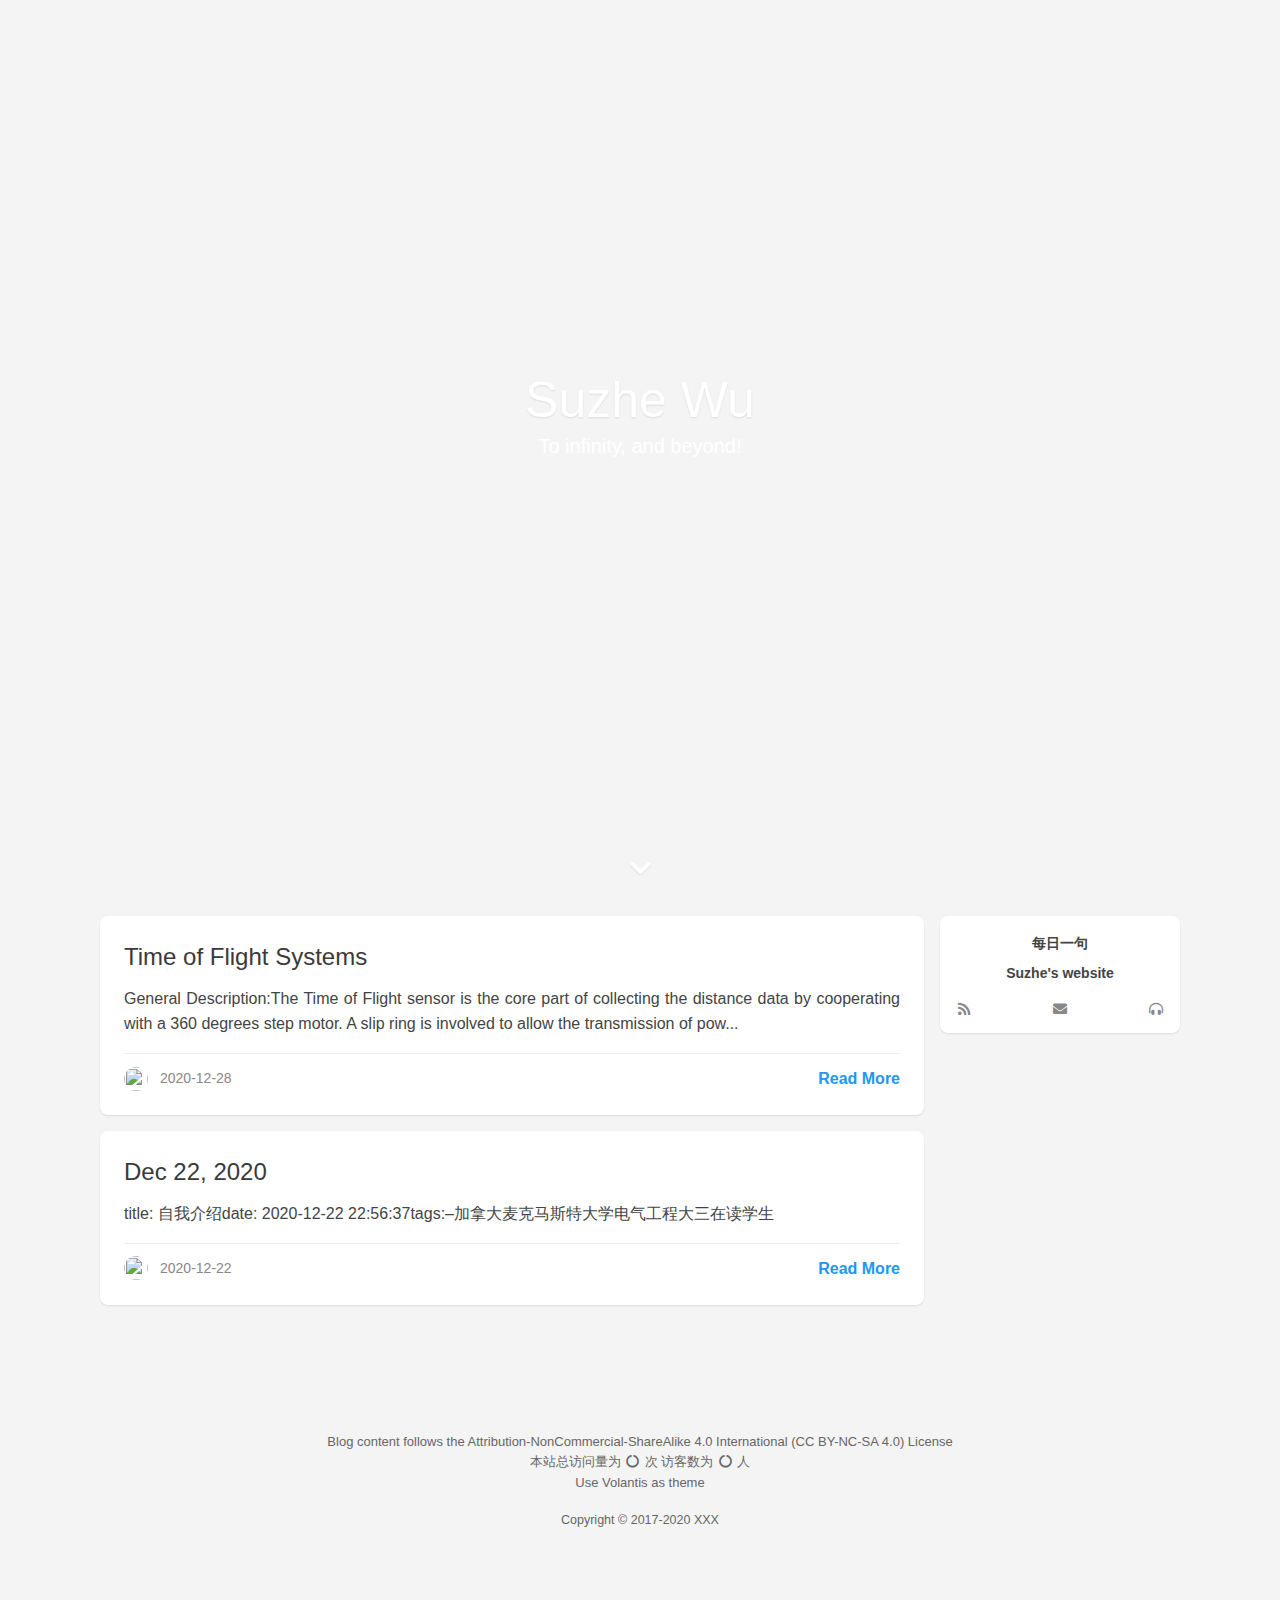
==== index.html @ 8ebb68ef "Site updated: 2020-12-31 18:41:43" ====
<!DOCTYPE html>
<html lang="en">
<head hexo-theme='https://github.com/volantis-x/hexo-theme-volantis/tree/4.2.0'>
  <meta charset="utf-8">
  <!-- SEO相关 -->
  
    
      
        <meta name="robots" content="index,follow">
      
    
  
  <!-- 渲染优化 -->
  <meta http-equiv='x-dns-prefetch-control' content='on' />
  <link rel='dns-prefetch' href='https://cdn.jsdelivr.net'>
  <link rel="preconnect" href="https://cdn.jsdelivr.net" crossorigin>
  <meta name="renderer" content="webkit">
  <meta name="force-rendering" content="webkit">
  <meta http-equiv="X-UA-Compatible" content="IE=Edge,chrome=1">
  <meta name="HandheldFriendly" content="True" >
  <meta name="apple-mobile-web-app-capable" content="yes">
  <meta name="viewport" content="width=device-width, initial-scale=1, maximum-scale=1">

  <!-- 页面元数据 -->
  
  <title>Suzhe&#39;s website</title>
  

  

  <!-- feed -->
  

  <!-- import meta -->
  

  <!-- link -->
  

  <!-- import link -->
  

  
    
<link rel="stylesheet" href="/css/first.css">

  

  
  <link rel="stylesheet" href="/css/style.css" media="print" onload="this.media='all';this.onload=null">
  <noscript><link rel="stylesheet" href="/css/style.css"></noscript>
  

  <script id="loadcss"></script>

</head>

<body>
  

<header id="l_header" class="l_header auto shadow blur " style='opacity: 0' >
  <div class='container'>
  <div id='wrapper'>
    <div class='nav-sub'>
      <p class="title"></p>
      <ul class='switcher nav-list-h m-phone' id="pjax-header-nav-list">
        <li><a id="s-comment" class="fas fa-comments fa-fw" target="_self" href='javascript:void(0)'></a></li>
        
          <li><a id="s-toc" class="s-toc fas fa-list fa-fw" target="_self" href='javascript:void(0)'></a></li>
        
      </ul>
    </div>
		<div class="nav-main">
      
        
        <a class="title flat-box" target="_self" href='/'>
          
            <img no-lazy class='logo' src='https://cdn.jsdelivr.net/gh/volantis-x/cdn-org/blog/Logo-NavBar@3x.png'/>
          
          
          
        </a>
      

			<div class='menu navigation'>
				<ul class='nav-list-h m-pc'>
          
          
          
            
            
              <li>
                <a class="menuitem flat-box faa-parent animated-hover" href=/
                  
                  
                  
                    id="home"
                  >
                  <i class='fas fa-rss fa-fw'></i>博客
                </a>
                
              </li>
            
          
          
            
            
              <li>
                <a class="menuitem flat-box faa-parent animated-hover" href=/categories/
                  
                  
                  
                    id="categories"
                  >
                  <i class='fas fa-folder-open fa-fw'></i>分类
                </a>
                
              </li>
            
          
          
            
            
              <li>
                <a class="menuitem flat-box faa-parent animated-hover" href=/tags/
                  
                  
                  
                    id="tags"
                  >
                  <i class='fas fa-tags fa-fw'></i>标签
                </a>
                
              </li>
            
          
          
            
            
              <li>
                <a class="menuitem flat-box faa-parent animated-hover" href=/archives/
                  
                  
                  
                    id="archives"
                  >
                  <i class='fas fa-archive fa-fw'></i>归档
                </a>
                
              </li>
            
          
          
            
            
              <li>
                <a class="menuitem flat-box faa-parent animated-hover" href=/friends/
                  
                  
                  
                    id="friends"
                  >
                  <i class='fas fa-link fa-fw'></i>友链
                </a>
                
              </li>
            
          
          
            
            
              <li>
                <a class="menuitem flat-box faa-parent animated-hover" href=/about/
                  
                  
                  
                    id="about"
                  >
                  <i class='fas fa-info-circle fa-fw'></i>关于
                </a>
                
              </li>
            
          
          
				</ul>
			</div>

      <div class="m_search">
        <form name="searchform" class="form u-search-form">
          <i class="icon fas fa-search fa-fw"></i>
          <input type="text" class="input u-search-input" placeholder="Search..." />
        </form>
      </div>

			<ul class='switcher nav-list-h m-phone'>
				
					<li><a class="s-search fas fa-search fa-fw" target="_self" href='javascript:void(0)'></a></li>
				
				<li>
          <a class="s-menu fas fa-bars fa-fw" target="_self" href='javascript:void(0)'></a>
          <ul class="menu-phone list-v navigation white-box">
            
              
            
              <li>
                <a class="menuitem flat-box faa-parent animated-hover" href=/
                  
                  
                  
                    id="home"
                  >
                  <i class='fas fa-rss fa-fw'></i>博客
                </a>
                
              </li>
            
          
            
              
            
              <li>
                <a class="menuitem flat-box faa-parent animated-hover" href=/categories/
                  
                  
                  
                    id="categories"
                  >
                  <i class='fas fa-folder-open fa-fw'></i>分类
                </a>
                
              </li>
            
          
            
              
            
              <li>
                <a class="menuitem flat-box faa-parent animated-hover" href=/tags/
                  
                  
                  
                    id="tags"
                  >
                  <i class='fas fa-tags fa-fw'></i>标签
                </a>
                
              </li>
            
          
            
              
            
              <li>
                <a class="menuitem flat-box faa-parent animated-hover" href=/archives/
                  
                  
                  
                    id="archives"
                  >
                  <i class='fas fa-archive fa-fw'></i>归档
                </a>
                
              </li>
            
          
            
              
            
              <li>
                <a class="menuitem flat-box faa-parent animated-hover" href=/friends/
                  
                  
                  
                    id="friends"
                  >
                  <i class='fas fa-link fa-fw'></i>友链
                </a>
                
              </li>
            
          
            
              
            
              <li>
                <a class="menuitem flat-box faa-parent animated-hover" href=/about/
                  
                  
                  
                    id="about"
                  >
                  <i class='fas fa-info-circle fa-fw'></i>关于
                </a>
                
              </li>
            
          
            
          </ul>
        </li>
			</ul>
		</div>
	</div>
  </div>
</header>

  <div id="l_body">
    <div id="l_cover">
  
    
        <div id="full" class='cover-wrapper  featured' style="display: ;">
          
            <div class='cover-bg lazyload placeholder' data-bg="https://images.unsplash.com/photo-1468276311594-df7cb65d8df6?ixid=MXwxMjA3fDB8MHxwaG90by1wYWdlfHx8fGVufDB8fHw%3D&ixlib=rb-1.2.1&auto=format&fit=crop&w=2550&q=80"></div>
          
          <div class='cover-body'>
  <div class='top'>
    
    
      <p class="title">Suzhe Wu</p>
    
    
      <p class="subtitle">To infinity, and beyond!</p>
    
  </div>
  <div class='bottom'>
    <div class='menu navigation'>
      <div class='list-h'>
        
      </div>
    </div>
  </div>
</div>

          <div id="scroll-down" style="display: ;"><i class="fa fa-chevron-down scroll-down-effects"></i></div>
        </div>
    
  
  </div>

    <div id='safearea'>
      <div class='body-wrapper' id="pjax-container">
        

<div class='l_main'>
  
  <section class="post-list">
    
      
        
        
          
        
          
        
      
    
    
      
        
          <div class='post-wrapper'>
            <div class="post post-v3 white-box reveal shadow">
  
  
  
  
    
    <h2 class="article-title" >
      <a href="/2020/12/28/Time-of-Flight-Systems/">
        Time of Flight Systems
      </a>
    </h2>
  
  <div class='md'>
    
      
        General Description:The Time of Flight sensor is the core part of collecting the distance data by cooperating with a 360 degrees step motor. A slip ring is involved to allow the transmission of pow...
      
    
  </div>
  
    <div class='meta-v3' line_style='solid'>
      <div>
        
          
          <a class='avatar' href='/'><img src=''></a>
        
        <time>2020-12-28</time>
        
      </div>
      
        <div>
          <a class='readmore' href='/2020/12/28/Time-of-Flight-Systems/'>
            Read More
          </a>
        </div>
      
    </div>
  

</div>

          </div>
        
      
        
          <div class='post-wrapper'>
            <div class="post post-v3 white-box reveal shadow">
  
  
  
  
    
    <h2 class="article-title" >
      <a href="/2020/12/22/%E8%87%AA%E6%88%91%E4%BB%8B%E7%BB%8D/">
        Dec 22, 2020
      </a>
    </h2>
  
  <div class='md'>
    
      
        
title: 自我介绍date: 2020-12-22 22:56:37tags:–加拿大麦克马斯特大学电气工程大三在读学生

      
    
  </div>
  
    <div class='meta-v3' line_style='solid'>
      <div>
        
          
          <a class='avatar' href='/'><img src=''></a>
        
        <time>2020-12-22</time>
        
      </div>
      
        <div>
          <a class='readmore' href='/2020/12/22/%E8%87%AA%E6%88%91%E4%BB%8B%E7%BB%8D/'>
            Read More
          </a>
        </div>
      
    </div>
  

</div>

          </div>
        
      
    
  </section>
  
    
  


</div>
<aside class='l_side'>
  
  
    
    

<section class="widget blogger shadow desktop mobile">
  <div class='content'>
    
    
      <div class='text'>
        
        
          <p>每日一句</p>

        
        
          <p><span id="jinrishici-sentence">Suzhe's website</span></p>
          <script src="https://sdk.jinrishici.com/v2/browser/jinrishici.js" charset="utf-8"></script>
        
      </div>
    
    
      <div class="social-wrapper">
        
          
            <a href="https://www.linkedin.com/in/suzhe-wu-ab2342170/"
              class="social fas fa-rss flat-btn"
              target="_blank"
              rel="external nofollow noopener noreferrer">
              
            </a>
          
        
          
            <a href="mailto:1006320146@qq.com"
              class="social fas fa-envelope flat-btn"
              target="_blank"
              rel="external nofollow noopener noreferrer">
              
            </a>
          
        
          
            <a href="https://music.163.com/#/my/m/music/playlist?id=630114241"
              class="social fas fa-headphones-alt flat-btn"
              target="_blank"
              rel="external nofollow noopener noreferrer">
              
            </a>
          
        
      </div>
    
  </div>
</section>

  

  
    
    

  

  
    
    

  

  


</aside>



        
        
          <!--此文件用来存放一些不方便取值的变量-->
<!--思路大概是将值藏到重加载的区域内-->

<script>
  window.pdata={}
  pdata.ispage=false;
  pdata.postTitle="";
  pdata.commentPath="";
  pdata.commentPlaceholder="";

  var l_header=document.getElementById("l_header");
  
  l_header.classList.remove("show");
  
</script>

        
      </div>
      
  
  <footer class="footer clearfix">
    <br><br>
    
      
        <div class="aplayer-container">
          


        </div>
      
    
      
        <br>
        <div class="social-wrapper">
          
            
          
            
          
            
          
        </div>
      
    
      
        <div><p>Blog content follows the <a target="_blank" rel="noopener" href="https://creativecommons.org/licenses/by-nc-sa/4.0/deed.en">Attribution-NonCommercial-ShareAlike 4.0 International (CC BY-NC-SA 4.0) License</a></p>
</div>
      
    
      
        
          <div><p><span id="lc-sv">本站总访问量为 <span id='number'><i class="fas fa-circle-notch fa-spin fa-fw" aria-hidden="true"></i></span> 次</span> <span id="lc-uv">访客数为 <span id='number'><i class="fas fa-circle-notch fa-spin fa-fw" aria-hidden="true"></i></span> 人</span></p>
</div>
        
      
    
      
        Use
        <a href="https://github.com/volantis-x/hexo-theme-volantis/tree/4.2.0" target="_blank" class="codename">Volantis</a>
        as theme
      
    
      
        <div class='copyright'>
        <p><a href="/">Copyright © 2017-2020 XXX</a></p>

        </div>
      
    
  </footer>


      <a id="s-top" class="fas fa-arrow-up fa-fw" href='javascript:void(0)'></a>
    </div>
  </div>
  <div>
    <script>
window.volantis={};
window.volantis.loadcss=document.getElementById("loadcss");
/********************脚本懒加载函数********************************/
function loadScript(src, cb) {
var HEAD = document.getElementsByTagName('head')[0] || document.documentElement;
var script = document.createElement('script');
script.setAttribute('type','text/javascript');
if (cb) script.onload = cb;
script.setAttribute('src', src);
HEAD.appendChild(script);
}
//https://github.com/filamentgroup/loadCSS
var loadCSS = function( href, before, media, attributes ){
	var doc = window.document;
	var ss = doc.createElement( "link" );
	var ref;
	if( before ){
		ref = before;
	}
	else {
		var refs = ( doc.body || doc.getElementsByTagName( "head" )[ 0 ] ).childNodes;
		ref = refs[ refs.length - 1];
	}
	var sheets = doc.styleSheets;
	if( attributes ){
		for( var attributeName in attributes ){
			if( attributes.hasOwnProperty( attributeName ) ){
				ss.setAttribute( attributeName, attributes[attributeName] );
			}
		}
	}
	ss.rel = "stylesheet";
	ss.href = href;
	ss.media = "only x";
	function ready( cb ){
		if( doc.body ){
			return cb();
		}
		setTimeout(function(){
			ready( cb );
		});
	}
	ready( function(){
		ref.parentNode.insertBefore( ss, ( before ? ref : ref.nextSibling ) );
	});
	var onloadcssdefined = function( cb ){
		var resolvedHref = ss.href;
		var i = sheets.length;
		while( i-- ){
			if( sheets[ i ].href === resolvedHref ){
				return cb();
			}
		}
		setTimeout(function() {
			onloadcssdefined( cb );
		});
	};
	function loadCB(){
		if( ss.addEventListener ){
			ss.removeEventListener( "load", loadCB );
		}
		ss.media = media || "all";
	}
	if( ss.addEventListener ){
		ss.addEventListener( "load", loadCB);
	}
	ss.onloadcssdefined = onloadcssdefined;
	onloadcssdefined( loadCB );
	return ss;
};
</script>
<script>
  
  loadCSS("https://cdn.jsdelivr.net/npm/@fortawesome/fontawesome-free@5.14/css/all.min.css", window.volantis.loadcss);
  
  
  
  
</script>
<!-- required -->

<script src="https://cdn.jsdelivr.net/npm/jquery@3.5/dist/jquery.min.js"></script>

<script>
  function pjax_fancybox() {
    $(".md .gallery").find("img").each(function () { //渲染 fancybox
      var element = document.createElement("a"); // a 标签
      $(element).attr("class", "fancybox");
      $(element).attr("pjax-fancybox", "");  // 过滤 pjax
      $(element).attr("href", $(this).attr("src"));
      if ($(this).attr("data-original")) {
        $(element).attr("href", $(this).attr("data-original"));
      }
      $(element).attr("data-fancybox", "images");
      var caption = "";   // 描述信息
      if ($(this).attr('alt')) {  // 判断当前页面是否存在描述信息
        $(element).attr('data-caption', $(this).attr('alt'));
        caption = $(this).attr('alt');
      }
      var div = document.createElement("div");
      $(div).addClass("fancybox");
      $(this).wrap(div); // 最外层套 div ，其实主要作用还是 class 样式
      var span = document.createElement("span");
      $(span).addClass("image-caption");
      $(span).text(caption); // 加描述
      $(this).after(span);  // 再套一层描述
      $(this).wrap(element);  // 最后套 a 标签
    })
    $(".md .gallery").find("img").fancybox({
      selector: '[data-fancybox="images"]',
      hash: false,
      loop: false,
      closeClick: true,
      helpers: {
        overlay: {closeClick: true}
      },
      buttons: [
        "zoom",
        "close"
      ]
    });
  };
  function SCload_fancybox() {
    if ($(".md .gallery").find("img").length == 0) return;
    loadCSS("https://cdn.jsdelivr.net/npm/@fancyapps/fancybox@3.5.7/dist/jquery.fancybox.min.css", document.getElementById("loadcss"));
    setTimeout(function() {
      loadScript('https://cdn.jsdelivr.net/gh/fancyapps/fancybox@3.5.7/dist/jquery.fancybox.min.js', pjax_fancybox)
    }, 1);
  };
  $(function () {
    SCload_fancybox();
  });
</script>


<!-- internal -->







  <script defer src="https://cdn.jsdelivr.net/npm/vanilla-lazyload@17.1.0/dist/lazyload.min.js"></script>
<script>
  // https://www.npmjs.com/package/vanilla-lazyload
  // Set the options globally
  // to make LazyLoad self-initialize
  window.lazyLoadOptions = {
    elements_selector: ".lazyload",
    threshold: 0
  };
  // Listen to the initialization event
  // and get the instance of LazyLoad
  window.addEventListener(
    "LazyLoad::Initialized",
    function (event) {
      window.lazyLoadInstance = event.detail.instance;
    },
    false
  );
  document.addEventListener('DOMContentLoaded', function () {
    lazyLoadInstance.update();
  });
  document.addEventListener('pjax:complete', function () {
    lazyLoadInstance.update();
  });
</script>




  
  
    <script>
      window.FPConfig = {
        delay: 0,
        ignoreKeywords: [],
        maxRPS: 5,
        hoverDelay: 25
      };
    </script>
    <script defer src="https://cdn.jsdelivr.net/gh/gijo-varghese/flying-pages@2.1.2/flying-pages.min.js"></script>
  










  
  
<script src="/js/valine.js"></script>


<script>
  var GUEST_INFO = ['nick', 'mail', 'link'];
  var meta = 'nick,mail,link'.split(',').filter(function (item) {
    return GUEST_INFO.indexOf(item) > -1
  });
  var REQUIRED_FIELDS = ['nick', 'mail', 'link'];
  var requiredFields = 'nick,mail'.split(',').filter(function (item) {
    return REQUIRED_FIELDS.indexOf(item) > -1
  });

  function emoji(path, idx, ext) {
    return path + "/" + path + "-" + idx + "." + ext;
  }

  var emojiMaps = {};
  for (var i = 1; i <= 54; i++) {
    emojiMaps['tieba-' + i] = emoji('tieba', i, 'png');
  }
  for (var i = 1; i <= 101; i++) {
    emojiMaps['qq-' + i] = emoji('qq', i, 'gif');
  }
  for (var i = 1; i <= 116; i++) {
    emojiMaps['aru-' + i] = emoji('aru', i, 'gif');
  }
  for (var i = 1; i <= 125; i++) {
    emojiMaps['twemoji-' + i] = emoji('twemoji', i, 'png');
  }
  for (var i = 1; i <= 4; i++) {
    emojiMaps['weibo-' + i] = emoji('weibo', i, 'png');
  }

  function pjax_valine() {
    if(!document.querySelectorAll("#valine_container")[0])return;

    let pagePlaceholder = pdata.commentPlaceholder || "快来评论吧~";

    let path = pdata.commentPath;
    if (path.length == 0) {
      let defaultPath = '';
      path = defaultPath || decodeURI(window.location.pathname);
    }

    var valine = new Valine();
    valine.init({
      el: '#valine_container',
      meta: meta,
      placeholder: pagePlaceholder,
      path: path,
      appId: "",
      appKey: "",
      pageSize: '10',
      avatar: 'robohash',
      lang: 'zh-cn',
      visitor: 'true',
      highlight: 'true',
      mathJax: 'false',
      enableQQ: 'true',
      recordIP: 'false',
      requiredFields: requiredFields,
      emojiCDN: 'https://cdn.jsdelivr.net/gh/volantis-x/cdn-emoji/valine/',
      emojiMaps: emojiMaps
    })
  }

  $(function () {
    pjax_valine();
  });
</script>





  
<script src="/js/app.js"></script>



<!-- optional -->

  <script>
const SearchServiceimagePath="https://cdn.jsdelivr.net/gh/volantis-x/cdn-volantis@master/img/";
const ROOT =  ("/" || "/").endsWith('/') ? ("/" || "/") : ("//" || "/" );

$('.input.u-search-input').one('focus',function(){
	
		loadScript('/js/search/hexo.js',setSearchService);
	
})

function listenSearch(){
  
    customSearch = new HexoSearch({
      imagePath: SearchServiceimagePath
    });
  
}
function setSearchService() {
	listenSearch();
	
}
</script>











  <script defer>

  const LCCounter = {
    app_id: 'u9j57bwJod4EDmXWdxrwuqQT-MdYXbMMI',
    app_key: 'jfHtEKVE24j0IVCGHbvuFClp',
    custom_api_server: '',

    // 查询存储的记录
    getRecord(Counter, url, title) {
      return new Promise(function (resolve, reject) {
        Counter('get', '/classes/Counter?where=' + encodeURIComponent(JSON.stringify({url})))
          .then(resp => resp.json())
          .then(({results, code, error}) => {
            if (code === 401) {
              throw error;
            }
            if (results && results.length > 0) {
              var record = results[0];
              resolve(record);
            } else {
              Counter('post', '/classes/Counter', {url, title: title, times: 0})
                .then(resp => resp.json())
                .then((record, error) => {
                  if (error) {
                    throw error;
                  }
                  resolve(record);
                }).catch(error => {
                console.error('Failed to create', error);
                reject(error);
              });
            }
          }).catch((error) => {
          console.error('LeanCloud Counter Error:', error);
          reject(error);
        });
      })
    },

    // 发起自增请求
    increment(Counter, incrArr) {
      return new Promise(function (resolve, reject) {
        Counter('post', '/batch', {
          "requests": incrArr
        }).then((res) => {
          res = res.json();
          if (res.error) {
            throw res.error;
          }
          resolve(res);
        }).catch((error) => {
          console.error('Failed to save visitor count', error);
          reject(error);
        });
      });
    },

    // 构建自增请求体
    buildIncrement(objectId) {
      return {
        "method": "PUT",
        "path": `/1.1/classes/Counter/${ objectId }`,
        "body": {
          "times": {
            '__op': 'Increment',
            'amount': 1
          }
        }
      }
    },

    // 校验是否为有效的 UV
    validUV() {
      var key = 'LeanCloudUVTimestamp';
      var flag = localStorage.getItem(key);
      if (flag) {
        // 距离标记小于 24 小时则不计为 UV
        if (new Date().getTime() - parseInt(flag) <= 86400000) {
          return false;
        }
      }
      localStorage.setItem(key, new Date().getTime().toString());
      return true;
    },

    addCount(Counter) {
      var enableIncr = '' === 'true' && window.location.hostname !== 'localhost';
      enableIncr = true;
      var getterArr = [];
      var incrArr = [];
      // 请求 PV 并自增
      var pvCtn = document.querySelector('#lc-sv');
      if (pvCtn || enableIncr) {
        var pvGetter = this.getRecord(Counter, 'http://example.com' + '/#lc-sv', 'Visits').then((record) => {
          incrArr.push(this.buildIncrement(record.objectId))
          var eles = document.querySelectorAll('#lc-sv #number');
          if (eles.length > 0) {
            eles.forEach((el,index,array)=>{
              el.innerText = record.times + 1;
              if (pvCtn) {
                pvCtn.style.display = 'inline';
              }
            })
          }
        });
        getterArr.push(pvGetter);
      }

      // 请求 UV 并自增
      var uvCtn = document.querySelector('#lc-uv');
      if (uvCtn || enableIncr) {
        var uvGetter = this.getRecord(Counter, 'http://example.com' + '/#lc-uv', 'Visitors').then((record) => {
          var vuv = this.validUV();
          vuv && incrArr.push(this.buildIncrement(record.objectId))
          var eles = document.querySelectorAll('#lc-uv #number');
          if (eles.length > 0) {
            eles.forEach((el,index,array)=>{
              el.innerText = record.times + (vuv ? 1 : 0);
              if (uvCtn) {
                uvCtn.style.display = 'inline';
              }
            })
          }
        });
        getterArr.push(uvGetter);
      }

      // 请求文章的浏览数，如果是当前页面就自增
      var allPV = document.querySelectorAll('#lc-pv');
      if (allPV.length > 0 || enableIncr) {
        for (i = 0; i < allPV.length; i++) {
          let pv = allPV[i];
          let title = pv.getAttribute('data-title');
          var url = 'http://example.com' + pv.getAttribute('data-path');
          if (url) {
            var viewGetter = this.getRecord(Counter, url, title).then((record) => {
              // 是当前页面就自增
              let curPath = window.location.pathname;
              if (curPath.includes('index.html')) {
                curPath = curPath.substring(0, curPath.lastIndexOf('index.html'));
              }
              if (pv.getAttribute('data-path') == curPath) {
                incrArr.push(this.buildIncrement(record.objectId));
              }
              if (pv) {
                var ele = pv.querySelector('#lc-pv #number');
                if (ele) {
                  if (pv.getAttribute('data-path') == curPath) {
                    ele.innerText = (record.times || 0) + 1;
                  } else {
                    ele.innerText = record.times || 0;
                  }
                  pv.style.display = 'inline';
                }
              }
            });
            getterArr.push(viewGetter);
          }
        }
      }

      // 如果启动计数自增，批量发起自增请求
      if (enableIncr) {
        Promise.all(getterArr).then(() => {
          incrArr.length > 0 && this.increment(Counter, incrArr);
        })
      }

    },


    fetchData(api_server) {
      var Counter = (method, url, data) => {
        return fetch(`${ api_server }/1.1${ url }`, {
          method,
          headers: {
            'X-LC-Id': this.app_id,
            'X-LC-Key': this.app_key,
            'Content-Type': 'application/json',
          },
          body: JSON.stringify(data)
        });
      };
      this.addCount(Counter);
    },

    refreshCounter() {
      var api_server = this.app_id.slice(-9) !== '-MdYXbMMI' ? this.custom_api_server : `https://${ this.app_id.slice(0, 8).toLowerCase() }.api.lncldglobal.com`;
      if (api_server) {
        this.fetchData(api_server);
      } else {
        fetch('https://app-router.leancloud.cn/2/route?appId=' + this.app_id)
          .then(resp => resp.json())
          .then(({api_server}) => {
            this.fetchData('https://' + api_server);
          });
      }
    }

  };

  LCCounter.refreshCounter();

  document.addEventListener('pjax:complete', function () {
    LCCounter.refreshCounter();
  });
</script>








<script>
function listennSidebarTOC() {
  const navItems = document.querySelectorAll(".toc li");
  if (!navItems.length) return;
  const sections = [...navItems].map((element) => {
    const link = element.querySelector(".toc-link");
    const target = document.getElementById(
      decodeURI(link.getAttribute("href")).replace("#", "")
    );
    link.addEventListener("click", (event) => {
      event.preventDefault();
      window.scrollTo({
		top: target.offsetTop + 100,
		
		behavior: "smooth"
		
	  });
    });
    return target;
  });

  function activateNavByIndex(target) {
    if (target.classList.contains("active-current")) return;

    document.querySelectorAll(".toc .active").forEach((element) => {
      element.classList.remove("active", "active-current");
    });
    target.classList.add("active", "active-current");
    let parent = target.parentNode;
    while (!parent.matches(".toc")) {
      if (parent.matches("li")) parent.classList.add("active");
      parent = parent.parentNode;
    }
  }

  function findIndex(entries) {
    let index = 0;
    let entry = entries[index];
    if (entry.boundingClientRect.top > 0) {
      index = sections.indexOf(entry.target);
      return index === 0 ? 0 : index - 1;
    }
    for (; index < entries.length; index++) {
      if (entries[index].boundingClientRect.top <= 0) {
        entry = entries[index];
      } else {
        return sections.indexOf(entry.target);
      }
    }
    return sections.indexOf(entry.target);
  }

  function createIntersectionObserver(marginTop) {
    marginTop = Math.floor(marginTop + 10000);
    let intersectionObserver = new IntersectionObserver(
      (entries, observe) => {
        let scrollHeight = document.documentElement.scrollHeight + 100;
        if (scrollHeight > marginTop) {
          observe.disconnect();
          createIntersectionObserver(scrollHeight);
          return;
        }
        let index = findIndex(entries);
        activateNavByIndex(navItems[index]);
      },
      {
        rootMargin: marginTop + "px 0px -100% 0px",
        threshold: 0,
      }
    );
    sections.forEach((element) => {
      element && intersectionObserver.observe(element);
    });
  }
  createIntersectionObserver(document.documentElement.scrollHeight);
}

document.addEventListener("DOMContentLoaded", listennSidebarTOC);
document.addEventListener("pjax:success", listennSidebarTOC);
</script>

<!-- more -->




    
      


<script src="https://cdn.jsdelivr.net/npm/pjax@0.2.8/pjax.min.js"></script>


<script>
    var pjax;
    document.addEventListener('DOMContentLoaded', function () {
      pjax = new Pjax({
        elements: 'a[href]:not([href^="#"]):not([href="javascript:void(0)"]):not([pjax-fancybox])',
        selectors: [
          "title",
          "#l_cover",
          "#pjax-container",
          "#pjax-header-nav-list"
        ],
        cacheBust: false,   // url 地址追加时间戳，用以避免浏览器缓存
        timeout: 5000
      });
    });

    document.addEventListener('pjax:send', function (e) {
      //window.stop(); // 相当于点击了浏览器的停止按钮

      try {
        var currentUrl = window.location.pathname;
        var targetUrl = e.triggerElement.href;
        var banUrl = [""];
        if (banUrl[0] != "") {
          banUrl.forEach(item => {
            if(currentUrl.indexOf(item) != -1 || targetUrl.indexOf(item) != -1) {
              window.location.href = targetUrl;
            }
          });
        }
      } catch (error) {}

      window.subData = null; // 移除标题（用于一二级导航栏切换处）
      if (typeof $.fancybox != "undefined") {
        $.fancybox.close();    // 关闭弹窗
      }
      volantis.$switcher.removeClass('active'); // 关闭移动端激活的搜索框
      volantis.$header.removeClass('z_search-open'); // 关闭移动端激活的搜索框
      volantis.$wrapper.removeClass('sub'); // 跳转页面时关闭二级导航

      // 解绑事件 避免重复监听
      volantis.$topBtn.unbind('click');
      $('.menu a').unbind('click');
      $(window).unbind('resize');
      $(window).unbind('scroll');
      $(document).unbind('scroll');
      $(document).unbind('click');
      $('body').unbind('click');
	  
    });

    document.addEventListener('pjax:complete', function () {
      // 关于百度统计对 SPA 页面的处理：
      // 方案一：百度统计>管理>单页应用设置中，打开开启按钮即可对SPA进行统计。 https://tongji.baidu.com/web/help/article?id=324
      // 方案二：取消注释下列代码。 https://tongji.baidu.com/web/help/article?id=235
       

      // 关于谷歌统计对 SPA 页面的处理：
      // 当应用以动态方式加载内容并更新地址栏中的网址时，也应该更新通过 gtag.js 存储的网页网址。
      // https://developers.google.cn/analytics/devguides/collection/gtagjs/single-page-applications?hl=zh-cn
      
	 

      $('.nav-main').find('.list-v').not('.menu-phone').removeAttr("style",""); // 移除小尾巴的移除
      $('.menu-phone.list-v').removeAttr("style",""); // 移除小尾巴的移除
      $('script[data-pjax], .pjax-reload script').each(function () {
        $(this).parent().append($(this).remove());
      });
      try{
          if (typeof $.fancybox == "undefined") {
            SCload_fancybox();
          } else {
            pjax_fancybox();
          }
        
        
        
        
        
        
          pjax_valine();
        
        
        
        
        
        
      } catch (e) {
        console.log(e);
      }
	  
    });

    document.addEventListener('pjax:error', function (e) {
	  
      window.location.href = e.triggerElement.href;
    });
</script>

    
  </div>
</body>
</html>
---- css/first.css ----
#safearea {
  display: none;
}
@supports (backdrop-filter: blur(20px)) {
  .blur {
    background: rgba(255,255,255,0.9) !important;
    backdrop-filter: saturate(200%) blur(20px);
  }
}
.shadow {
  box-shadow: 0 1px 2px 0px rgba(0,0,0,0.1);
}
.shadow.floatable {
  transition: all 0.28s ease;
  -moz-transition: all 0.28s ease;
  -webkit-transition: all 0.28s ease;
  -o-transition: all 0.28s ease;
}
.shadow.floatable:hover {
  box-shadow: 0 2px 4px 0px rgba(0,0,0,0.1), 0 4px 8px 0px rgba(0,0,0,0.1), 0 8px 16px 0px rgba(0,0,0,0.1);
}
@font-face {
  font-family: 'Varela Round';
  src: url("https://cdn.jsdelivr.net/gh/volantis-x/cdn-fonts/VarelaRound/VarelaRound-Regular.ttf");
  font-weight: 'normal';
  font-style: 'normal';
}
@font-face {
  font-family: 'Varela Round';
  src: url("https://cdn.jsdelivr.net/gh/volantis-x/cdn-fonts/VarelaRound/VarelaRound-Regular.ttf");
  font-weight: 'normal';
  font-style: 'normal';
}
:root {
  --color-site-body: #f4f4f4;
  --color-site-bg: #f4f4f4;
  --color-site-inner: #fff;
  --color-site-footer: #666;
  --color-card: #fff;
  --color-text: #444;
  --color-block: #f6f6f6;
  --color-inlinecode: #c74f00;
  --color-codeblock: #fff7ea;
  --color-h1: #3a3a3a;
  --color-h2: #3a3a3a;
  --color-h3: #333;
  --color-h4: #444;
  --color-h5: #555;
  --color-h6: #666;
  --color-p: #444;
  --color-list: #666;
  --color-list-hl: #36ac91;
  --color-meta: #888;
}
* {
  box-sizing: border-box;
  outline: none;
  margin: 0;
  padding: 0;
}
html {
  color: var(--color-text);
  width: 100%;
  height: 100%;
  font-family: UbuntuMono, "Varela Round", "PingFang SC", "Microsoft YaHei", Helvetica, Arial, Menlo, Monaco, monospace, sans-serif;
  font-size: 16px;
}
html >::-webkit-scrollbar {
  height: 4px;
  width: 4px;
}
html >::-webkit-scrollbar-track-piece {
  background: transparent;
}
html >::-webkit-scrollbar-thumb {
  background: #44d7b6;
  cursor: pointer;
  border-radius: 2px;
}
html >::-webkit-scrollbar-thumb:hover {
  background: #ff5722;
}
body {
  background-color: var(--color-site-body);
  text-rendering: optimizelegibility;
  -webkit-tap-highlight-color: rgba(0,0,0,0);
  line-height: 1.6;
  -webkit-text-size-adjust: 100%;
  -ms-text-size-adjust: 100%;
}
body.modal-active {
  overflow: hidden;
}
@media screen and (max-width: 680px) {
  body.modal-active {
    position: fixed;
    top: 0;
    right: 0;
    bottom: 0;
    left: 0;
  }
}
::-moz-selection {
  background: rgba(33,150,243,0.2);
}
::selection {
  background: rgba(33,150,243,0.2);
}
h1 {
  font-size: 1.5rem;
}
h2 {
  font-size: 1.5rem;
}
h3 {
  font-size: 1.25rem;
}
h4 {
  font-size: 1.125rem;
}
h5 {
  font-size: 1rem;
}
h6 {
  font-size: 1rem;
}
h1,
h2,
h3,
h4,
h6 {
  font-weight: normal;
}
a {
  color: #2196f3;
  cursor: pointer;
  text-decoration: none;
  transition: all 0.28s ease;
  -moz-transition: all 0.28s ease;
  -webkit-transition: all 0.28s ease;
  -o-transition: all 0.28s ease;
}
a:hover {
  color: #ff5722;
}
a:active,
a:hover {
  outline: 0;
}
a:not([href]) {
  cursor: default;
}
pre {
  tab-size: 4;
  -moz-tab-size: 4;
  -o-tab-size: 4;
  -webkit-tab-size: 4;
}
.clearfix {
  zoom: 1;
}
.clearfix:before,
.clearfix:after {
  content: " ";
  display: table;
}
.clearfix:after {
  clear: both;
}
.hidden {
  text-indent: -9999px;
  visibility: hidden;
  display: none;
}
.inner {
  position: relative;
  width: 80%;
  max-width: 710px;
  margin: 0 auto;
}
.vertical {
  display: table-cell;
  vertical-align: middle;
}
ul,
ol {
  padding-left: 0;
}
ul li,
ol li {
  list-style: none;
}
article,
aside,
details,
figcaption,
figure,
footer,
header,
hgroup,
main,
menu,
nav,
section,
summary {
  display: block;
}
article {
  overflow: hidden;
}
abbr[title] {
  border-bottom: 1px dotted;
}
b,
strong {
  font-weight: bold;
}
dfn {
  font-style: italic;
}
h1 {
  font-size: 2em;
  margin: 0.67em 0;
}
mark {
  background: #ff0;
  color: #000;
}
small {
  font-size: 80%;
}
sub,
sup {
  font-size: 50%;
  line-height: 1em;
}
sup {
  vertical-align: text-top;
}
sub {
  vertical-align: text-bottom;
}
img {
  border: 0;
  background: none;
  max-width: 100%;
}
svg:not(:root) {
  overflow: hidden;
}
figure {
  margin: 1em 40px;
}
hr {
  -moz-box-sizing: content-box;
  box-sizing: content-box;
  height: 0;
  border: 0;
  border-radius: 1px;
  border-bottom: 1px solid rgba(68,68,68,0.1);
}
pre {
  overflow: auto;
}
span.dot,
span.sep {
  font-size: 0.9em;
  margin: 0 0.2rem;
}
span.dot:before {
  content: '·';
}
span.sep:before {
  content: '/';
}
code,
kbd,
pre,
samp {
  font-family: monospace, monospace;
  font-size: 1em;
}
button,
input,
optgroup,
select,
textarea {
  color: inherit /* 1 */;
  font: inherit /* 2 */;
  margin: 0 /* 3 */;
}
button {
  overflow: visible;
}
button,
select {
  text-transform: none;
}
button,
html input[type="button"],
input[type="reset"],
input[type="submit"] {
  -webkit-appearance: button /* 2 */;
  cursor: pointer /* 3 */;
}
button[disabled],
html input[disabled] {
  cursor: default;
}
button::-moz-focus-inner,
input::-moz-focus-inner {
  border: 0;
  padding: 0;
}
input[type="checkbox"],
input[type="radio"] {
  box-sizing: border-box /* 1 */;
  padding: 0 /* 2 */;
}
input[type="number"]::-webkit-inner-spin-button,
input[type="number"]::-webkit-outer-spin-button {
  height: auto;
}
input[type="search"] {
  -webkit-appearance: textfield /* 1 */;
  -moz-box-sizing: content-box;
  -webkit-box-sizing: content-box /* 2 */;
  box-sizing: content-box;
}
input[type="search"]::-webkit-search-cancel-button,
input[type="search"]::-webkit-search-decoration {
  -webkit-appearance: none;
}
fieldset {
  border: 1px solid #c0c0c0;
  margin: 0 2px;
  padding: 0.35em 0.625em 0.75em;
}
legend {
  border: 0 /* 1 */;
  padding: 0 /* 2 */;
}
textarea {
  overflow: auto;
}
optgroup {
  font-weight: bold;
}
table:not([class]) {
  border-collapse: collapse;
  overflow: auto;
  display: inline-block;
  max-width: 100%;
  vertical-align: text-top;
}
table:not([class]) th {
  background-color: #f1f1f1;
}
table:not([class]) td,
table:not([class]) th {
  padding: 8px 16px;
  border: 2px solid #f1f1f1;
  line-height: 1.5;
  font-size: 90%;
}
table:not([class]) tr {
  word-break: keep-all;
  background-color: #fefefe;
  transition: all 0.28s ease;
  -moz-transition: all 0.28s ease;
  -webkit-transition: all 0.28s ease;
  -o-transition: all 0.28s ease;
}
table:not([class]) tr:hover {
  background-color: #f1f1f1;
}
td,
th {
  padding: 0;
}
#l_cover {
  min-height: 64px;
}
.cover-wrapper {
  top: 0;
  left: 0;
  max-width: 100%;
  height: 100vh;
  display: flex;
  flex-wrap: nowrap;
  flex-direction: column;
  align-items: center;
  align-self: center;
  align-content: center;
  color: var(--color-site-inner);
  padding: 0 16px;
  -moz-user-select: none;
  -ms-user-select: none;
  -webkit-user-select: none;
  user-select: none;
  position: relative;
  overflow: hidden;
  margin-bottom: -100px;
}
.cover-wrapper .cover-bg,
.cover-wrapper #cover-backstretch {
  position: absolute;
  width: 100%;
  height: 100%;
  background-position: center;
  background-size: cover;
}
.cover-wrapper .cover-bg.lazyload:not(.loaded),
.cover-wrapper #cover-backstretch.lazyload:not(.loaded) {
  opacity: 0;
}
.cover-wrapper .cover-bg.lazyload.loaded,
.cover-wrapper #cover-backstretch.lazyload.loaded {
  animation-delay: 0s;
  animation-duration: 0.5s;
  animation-fill-mode: forwards;
  animation-timing-function: ease-out;
  animation-name: fadeIn;
}
@-moz-keyframes fadeIn {
  0% {
    opacity: 0;
    filter: blur(12px);
    transform: scale(1.02);
  }
  100% {
    opacity: 1;
  }
}
@-webkit-keyframes fadeIn {
  0% {
    opacity: 0;
    filter: blur(12px);
    transform: scale(1.02);
  }
  100% {
    opacity: 1;
  }
}
@-o-keyframes fadeIn {
  0% {
    opacity: 0;
    filter: blur(12px);
    transform: scale(1.02);
  }
  100% {
    opacity: 1;
  }
}
@keyframes fadeIn {
  0% {
    opacity: 0;
    filter: blur(12px);
    transform: scale(1.02);
  }
  100% {
    opacity: 1;
  }
}
.cover-wrapper .cover-body {
  z-index: 1;
  position: relative;
  width: 100%;
  height: 100%;
}
.cover-wrapper#full {
  height: calc(100vh + 100px);
  padding-bottom: 100px;
}
.cover-wrapper#half {
  max-height: 640px;
  min-height: 400px;
  height: calc(36vh - 64px + 200px);
}
.cover-wrapper #scroll-down {
  width: 100%;
  height: 64px;
  position: absolute;
  bottom: 100px;
  text-align: center;
  cursor: pointer;
}
.cover-wrapper #scroll-down .scroll-down-effects {
  color: #fff;
  font-size: 24px;
  line-height: 64px;
  position: absolute;
  width: 24px;
  left: calc(50% - 12px);
  text-shadow: 0 1px 2px rgba(0,0,0,0.1);
  animation: scroll-down-effect 1.5s infinite;
}
@-moz-keyframes scroll-down-effect {
  0% {
    top: 0;
    opacity: 1;
  }
  50% {
    top: -16px;
    opacity: 0.4;
  }
  100% {
    top: 0;
    opacity: 1;
  }
}
@-webkit-keyframes scroll-down-effect {
  0% {
    top: 0;
    opacity: 1;
  }
  50% {
    top: -16px;
    opacity: 0.4;
  }
  100% {
    top: 0;
    opacity: 1;
  }
}
@-o-keyframes scroll-down-effect {
  0% {
    top: 0;
    opacity: 1;
  }
  50% {
    top: -16px;
    opacity: 0.4;
  }
  100% {
    top: 0;
    opacity: 1;
  }
}
@keyframes scroll-down-effect {
  0% {
    top: 0;
    opacity: 1;
  }
  50% {
    top: -16px;
    opacity: 0.4;
  }
  100% {
    top: 0;
    opacity: 1;
  }
}
.cover-wrapper .cover-body {
  margin-top: 64px;
  margin-bottom: 100px;
}
.cover-wrapper .cover-body,
.cover-wrapper .cover-body .top,
.cover-wrapper .cover-body .bottom {
  display: flex;
  flex-direction: column;
  align-items: center;
  justify-content: center;
  max-width: 100%;
}
.cover-wrapper .cover-body .bottom {
  margin-top: 32px;
}
.cover-wrapper .cover-body .title {
  font-family: "Varela Round", "PingFang SC", "Microsoft YaHei", Helvetica, Arial, Helvetica, monospace;
  font-size: 3.125rem;
  line-height: 1.2;
  text-shadow: 0 1px 2px rgba(0,0,0,0.1);
}
.cover-wrapper .cover-body .subtitle {
  font-size: 20px;
}
.cover-wrapper .cover-body .logo {
  max-height: 120px;
  max-width: calc(100% - 4 * 16px);
}
@media screen and (min-height: 1024px) {
  .cover-wrapper .cover-body .title {
    font-size: 3rem;
  }
  .cover-wrapper .cover-body .subtitle {
    font-size: 1.05rem;
  }
  .cover-wrapper .cover-body .logo {
    max-height: 150px;
  }
}
.cover-wrapper .cover-body .m_search {
  position: relative;
  max-width: calc(100% - 16px);
  width: 320px;
  vertical-align: middle;
}
.cover-wrapper .cover-body .m_search .form {
  position: relative;
  display: block;
  width: 100%;
}
.cover-wrapper .cover-body .m_search .icon,
.cover-wrapper .cover-body .m_search .input {
  transition: all 0.28s ease;
  -moz-transition: all 0.28s ease;
  -webkit-transition: all 0.28s ease;
  -o-transition: all 0.28s ease;
}
.cover-wrapper .cover-body .m_search .icon {
  position: absolute;
  display: block;
  line-height: 2.5rem;
  width: 32px;
  top: 0;
  left: 5px;
  color: rgba(68,68,68,0.75);
}
.cover-wrapper .cover-body .m_search .input {
  display: block;
  height: 2.5rem;
  width: 100%;
  box-shadow: none;
  box-sizing: border-box;
  font-size: 0.875rem;
  -webkit-appearance: none;
  padding-left: 36px;
  border-radius: 1.4rem;
  background: rgba(255,255,255,0.6);
  backdrop-filter: blur(10px);
  border: none;
  color: var(--color-text);
}
@media screen and (max-width: 500px) {
  .cover-wrapper .cover-body .m_search .input {
    padding-left: 36px;
  }
}
.cover-wrapper .cover-body .m_search .input:hover {
  background: rgba(255,255,255,0.8);
}
.cover-wrapper .cover-body .m_search .input:focus {
  background: #fff;
}
.cover-wrapper .list-h {
  display: flex;
  flex-direction: row;
  flex-wrap: wrap;
  align-items: stretch;
  border-radius: 4px;
  -moz-user-select: none;
  -ms-user-select: none;
  -webkit-user-select: none;
  user-select: none;
}
.cover-wrapper .list-h a {
  flex: 1;
  display: flex;
  font-weight: 600;
}
.cover-wrapper .list-h a img {
  display: block;
  border-radius: 2px;
  margin: 4px;
  min-width: 40px;
  max-width: 44px;
}
@media screen and (max-width: 768px) {
  .cover-wrapper .list-h a img {
    min-width: 36px;
    max-width: 40px;
  }
}
@media screen and (max-width: 500px) {
  .cover-wrapper .list-h a img {
    margin: 2px 4px;
    min-width: 32px;
    max-width: 36px;
  }
}
@media screen and (max-width: 375px) {
  .cover-wrapper .list-h a img {
    min-width: 28px;
    max-width: 32px;
  }
}
.cover-wrapper {
  max-width: 100%;
}
.cover-wrapper.search .bottom .menu {
  margin-top: 16px;
}
.cover-wrapper.search .bottom .menu .list-h a {
  white-space: nowrap;
  flex-direction: row;
  align-items: baseline;
  padding: 2px;
  margin: 4px;
  color: var(--color-site-inner);
  opacity: 0.75;
  text-shadow: 0 1px 2px rgba(0,0,0,0.05);
  border-bottom: 2px solid transparent;
}
.cover-wrapper.search .bottom .menu .list-h a i {
  margin-right: 4px;
}
.cover-wrapper.search .bottom .menu .list-h a p {
  font-size: 0.9375rem;
}
.cover-wrapper.search .bottom .menu .list-h a:hover,
.cover-wrapper.search .bottom .menu .list-h a.active,
.cover-wrapper.search .bottom .menu .list-h a:active {
  opacity: 1;
  border-bottom: 2px solid var(--color-site-inner);
}
.cover-wrapper.dock .menu,
.cover-wrapper.featured .menu,
.cover-wrapper.focus .menu {
  border-radius: 6px;
}
.cover-wrapper.dock .menu .list-h a,
.cover-wrapper.featured .menu .list-h a,
.cover-wrapper.focus .menu .list-h a {
  flex-direction: column;
  align-items: center;
  padding: 12px;
  line-height: 24px;
  border-radius: 4px;
  border-bottom: none;
  text-align: center;
  align-content: flex-end;
  color: rgba(68,68,68,0.7);
  font-size: 1.5rem;
}
@media screen and (max-width: 500px) {
  .cover-wrapper.dock .menu .list-h a,
  .cover-wrapper.featured .menu .list-h a,
  .cover-wrapper.focus .menu .list-h a {
    padding: 12px 8px;
  }
}
.cover-wrapper.dock .menu .list-h a i,
.cover-wrapper.featured .menu .list-h a i,
.cover-wrapper.focus .menu .list-h a i {
  margin: 8px;
}
.cover-wrapper.dock .menu .list-h a p,
.cover-wrapper.featured .menu .list-h a p,
.cover-wrapper.focus .menu .list-h a p {
  font-size: 0.875rem;
}
.cover-wrapper.dock .menu .list-h a.active,
.cover-wrapper.featured .menu .list-h a.active,
.cover-wrapper.focus .menu .list-h a.active {
  background: var(--color-card);
  backdrop-filter: none;
}
.cover-wrapper.dock .menu .list-h a.active i,
.cover-wrapper.featured .menu .list-h a.active i,
.cover-wrapper.focus .menu .list-h a.active i,
.cover-wrapper.dock .menu .list-h a.active i+p,
.cover-wrapper.featured .menu .list-h a.active i+p,
.cover-wrapper.focus .menu .list-h a.active i+p {
  color: #44d7b6;
}
.cover-wrapper.dock .menu .list-h a.active img+p,
.cover-wrapper.featured .menu .list-h a.active img+p,
.cover-wrapper.focus .menu .list-h a.active img+p {
  color: var(--color-text);
}
.cover-wrapper.dock .menu .list-h a:hover,
.cover-wrapper.featured .menu .list-h a:hover,
.cover-wrapper.focus .menu .list-h a:hover {
  background: var(--color-card);
}
.cover-wrapper.dock .top {
  margin-bottom: 48px;
}
.cover-wrapper.dock .menu {
  background: rgba(255,255,255,0.5);
  position: absolute;
  bottom: 0;
  max-width: 100%;
}
.cover-wrapper.dock .menu .list-h {
  flex-wrap: nowrap;
  margin: 4px;
}
.cover-wrapper.dock .menu .list-h a+a {
  margin-left: 4px;
}
@media screen and (max-width: 500px) {
  .cover-wrapper.dock .menu .list-h {
    overflow-x: scroll;
  }
  .cover-wrapper.dock .menu .list-h::-webkit-scrollbar {
    height: 0;
    width: 0;
  }
  .cover-wrapper.dock .menu .list-h::-webkit-scrollbar-track-piece {
    background: transparent;
  }
  .cover-wrapper.dock .menu .list-h::-webkit-scrollbar-thumb {
    background: #44d7b6;
    cursor: pointer;
    border-radius: 0;
  }
  .cover-wrapper.dock .menu .list-h::-webkit-scrollbar-thumb:hover {
    background: #ff5722;
  }
}
@supports (backdrop-filter: blur(20px)) {
  .cover-wrapper.dock .menu {
    background: rgba(255,255,255,0.5);
    backdrop-filter: saturate(200%) blur(20px);
  }
}
.cover-wrapper.featured .menu .list-h {
  margin: -2px;
}
.cover-wrapper.featured .menu .list-h a {
  margin: 2px;
  background: rgba(255,255,255,0.5);
}
@supports (backdrop-filter: blur(20px)) {
  .cover-wrapper.featured .menu .list-h a {
    background: rgba(255,255,255,0.5);
    backdrop-filter: saturate(200%) blur(20px);
  }
}
.cover-wrapper.focus .menu {
  transition: all 0.28s ease;
  -moz-transition: all 0.28s ease;
  -webkit-transition: all 0.28s ease;
  -o-transition: all 0.28s ease;
}
.cover-wrapper.focus .menu .list-h {
  margin: 2px;
}
.cover-wrapper.focus .menu:hover {
  background: rgba(255,255,255,0.5);
}
@supports (backdrop-filter: blur(20px)) {
  .cover-wrapper.focus .menu:hover {
    background: rgba(255,255,255,0.5);
    backdrop-filter: saturate(200%) blur(20px);
  }
}
.cover-wrapper.focus .menu .list-h a {
  margin: 2px;
}
.cover-wrapper.focus .menu .list-h a:hover {
  opacity: 1;
  background: var(--color-card);
}
.l_header {
  position: fixed;
  z-index: 1000;
  top: 0;
  width: 100%;
  height: 64px;
  background: var(--color-card);
  box-shadow: 0 1px 2px 0px rgba(0,0,0,0.1);
}
.l_header.auto {
  transition: opacity 0.4s ease;
  visibility: hidden;
}
.l_header.auto.show {
  opacity: 1 !important;
  visibility: visible;
}
.l_header .container {
  margin-left: 16px;
  margin-right: 16px;
}
.l_header #wrapper {
  height: 100%;
  -moz-user-select: none;
  -ms-user-select: none;
  -webkit-user-select: none;
  user-select: none;
}
.l_header #wrapper .nav-main,
.l_header #wrapper .nav-sub {
  display: flex;
  flex-wrap: nowrap;
  justify-content: space-between;
  align-items: center;
}
.l_header #wrapper .nav-main {
  transition: all 0.28s ease;
  -moz-transition: all 0.28s ease;
  -webkit-transition: all 0.28s ease;
  -o-transition: all 0.28s ease;
}
.l_header #wrapper.sub .nav-main {
  transform: translateY(-64px);
}
.l_header #wrapper .nav-sub {
  transition: all 0.28s ease;
  -moz-transition: all 0.28s ease;
  -webkit-transition: all 0.28s ease;
  -o-transition: all 0.28s ease;
  opacity: 0;
  height: 64px;
  width: calc(100% - 2 * 16px);
  position: absolute;
}
@media screen and (min-width: 2048px) {
  .l_header #wrapper .nav-sub {
    max-width: 55vw;
    margin: auto;
  }
}
.l_header #wrapper.sub .nav-sub {
  opacity: 1;
}
.l_header #wrapper .title {
  position: relative;
  color: var(--color-text);
  padding-left: 24px;
  max-height: 64px;
}
.l_header #wrapper .nav-main .title {
  white-space: nowrap;
  overflow: hidden;
  text-overflow: ellipsis;
  flex-shrink: 0;
  line-height: 64px;
  padding: 0 24px;
  font-size: 1.25rem;
  font-family: "Varela Round", "PingFang SC", "Microsoft YaHei", Helvetica, Arial, Helvetica, monospace;
}
.l_header #wrapper .nav-main .title img {
  height: 64px;
}
.l_header .nav-sub {
  max-width: 1080px;
  margin: auto;
}
.l_header .nav-sub .title {
  font-weight: bold;
  font-family: UbuntuMono, "Varela Round", "PingFang SC", "Microsoft YaHei", Helvetica, Arial, Menlo, Monaco, monospace, sans-serif;
  line-height: 1.2;
  max-height: 64px;
  white-space: normal;
  flex-shrink: 1;
}
.l_header .switcher {
  display: none;
  line-height: 64px;
  align-items: center;
}
.l_header .switcher .s-toc {
  display: none;
}
@media screen and (max-width: 768px) {
  .l_header .switcher .s-toc {
    display: flex;
  }
}
.l_header .switcher >li {
  height: 48px;
  transition: all 0.28s ease;
  -moz-transition: all 0.28s ease;
  -webkit-transition: all 0.28s ease;
  -o-transition: all 0.28s ease;
  margin: 2px;
}
@media screen and (max-width: 500px) {
  .l_header .switcher >li {
    margin: 0 1px;
    height: 48px;
  }
}
.l_header .switcher >li >a {
  display: flex;
  justify-content: center;
  align-items: center;
  width: 48px;
  height: 48px;
  padding: 0.85em 1.1em;
  border-radius: 100px;
  border: none;
  transition: all 0.28s ease;
  -moz-transition: all 0.28s ease;
  -webkit-transition: all 0.28s ease;
  -o-transition: all 0.28s ease;
  color: #44d7b6;
}
.l_header .switcher >li >a:hover {
  border: none;
}
.l_header .switcher >li >a.active,
.l_header .switcher >li >a:active {
  border: none;
  background: var(--color-site-bg);
}
@media screen and (max-width: 500px) {
  .l_header .switcher >li >a {
    width: 36px;
    height: 48px;
  }
}
.l_header .nav-sub .switcher {
  display: flex;
}
.l_header .m_search {
  display: flex;
  height: 64px;
  width: 240px;
  transition: all 0.28s ease;
  -moz-transition: all 0.28s ease;
  -webkit-transition: all 0.28s ease;
  -o-transition: all 0.28s ease;
}
@media screen and (max-width: 1024px) {
  .l_header .m_search {
    width: 44px;
    min-width: 44px;
  }
  .l_header .m_search input::placeholder {
    opacity: 0;
  }
  .l_header .m_search:hover {
    width: 240px;
  }
  .l_header .m_search:hover input::placeholder {
    opacity: 1;
  }
}
@media screen and (min-width: 500px) {
  .l_header .m_search:hover .input {
    width: 100%;
  }
  .l_header .m_search:hover .input::placeholder {
    opacity: 1;
  }
}
@media screen and (max-width: 500px) {
  .l_header .m_search {
    min-width: 0;
  }
  .l_header .m_search input::placeholder {
    opacity: 1;
  }
}
.l_header .m_search .form {
  position: relative;
  display: flex;
  width: 100%;
  align-items: center;
}
.l_header .m_search .icon {
  position: absolute;
  width: 36px;
  left: 5px;
  color: var(--color-meta);
}
@media screen and (max-width: 500px) {
  .l_header .m_search .icon {
    display: none;
  }
}
.l_header .m_search .input {
  display: block;
  padding-top: 8px;
  padding-bottom: 8px;
  line-height: 1.3;
  width: 100%;
  color: var(--color-text);
  background: #fafafa;
  box-shadow: none;
  box-sizing: border-box;
  padding-left: 40px;
  font-size: 0.875rem;
  border-radius: 8px;
  border: none;
  transition: all 0.28s ease;
  -moz-transition: all 0.28s ease;
  -webkit-transition: all 0.28s ease;
  -o-transition: all 0.28s ease;
}
@media screen and (min-width: 500px) {
  .l_header .m_search .input:focus {
    box-shadow: 0 4px 8px 0px rgba(0,0,0,0.1);
  }
}
@media screen and (max-width: 500px) {
  .l_header .m_search .input {
    background: var(--color-block);
    padding-left: 8px;
    border: none;
  }
  .l_header .m_search .input:hover,
  .l_header .m_search .input:focus {
    border: none;
  }
}
@media (max-width: 500px) {
  .l_header .m_search {
    left: 0;
    width: 0;
    overflow: hidden;
    position: absolute;
    background: #fff;
    transition: all 0.28s ease;
    -moz-transition: all 0.28s ease;
    -webkit-transition: all 0.28s ease;
    -o-transition: all 0.28s ease;
  }
  .l_header .m_search .input {
    border-radius: 32px;
    margin-left: 16px;
    padding-left: 16px;
  }
  .l_header.z_search-open .m_search {
    width: 100%;
  }
  .l_header.z_search-open .m_search .input {
    width: calc(100% - 120px);
  }
}
ul.m-pc >li>a {
  color: inherit;
  border-bottom: 2px solid transparent;
}
ul.m-pc >li>a:active,
ul.m-pc >li>a.active {
  border-bottom: 2px solid #44d7b6;
}
ul.m-pc li:hover >ul.list-v,
ul.list-v li:hover >ul.list-v {
  display: block;
}
ul.nav-list-h {
  display: flex;
  align-items: stretch;
}
ul.nav-list-h>li {
  position: relative;
  justify-content: center;
  height: 100%;
  line-height: 2.4;
  border-radius: 4px;
}
ul.nav-list-h>li >a {
  -webkit-font-smoothing: antialiased;
  -moz-osx-font-smoothing: grayscale;
  font-weight: 600;
}
ul.list-v {
  z-index: 1;
  display: none;
  position: absolute;
  background: var(--color-card);
  box-shadow: 0 2px 4px 0px rgba(0,0,0,0.08), 0 4px 8px 0px rgba(0,0,0,0.08), 0 8px 16px 0px rgba(0,0,0,0.08);
  margin-top: -6px;
  border-radius: 4px;
  padding: 8px 0;
}
ul.list-v.show {
  display: block;
}
ul.list-v hr {
  margin-top: 8px;
  margin-bottom: 8px;
}
ul.list-v >li {
  white-space: nowrap;
  word-break: keep-all;
}
ul.list-v >li.header {
  font-size: 0.78125rem;
  font-weight: bold;
  line-height: 2em;
  color: var(--color-meta);
  margin: 8px 16px 4px;
}
ul.list-v >li.header i {
  margin-right: 8px;
}
ul.list-v >li ul {
  margin-left: 0;
  display: none;
  margin-top: -40px;
}
ul.list-v .aplayer-container {
  min-height: 64px;
  padding: 6px 16px;
}
ul.list-v >li>a {
  transition: all 0.28s ease;
  -moz-transition: all 0.28s ease;
  -webkit-transition: all 0.28s ease;
  -o-transition: all 0.28s ease;
  display: block;
  color: var(--color-list);
  font-size: 0.875rem;
  font-weight: bold;
  line-height: 36px;
  padding: 0 20px 0 16px;
  text-overflow: ellipsis;
  margin: 0 4px;
  border-radius: 4px;
}
@media screen and (max-width: 1024px) {
  ul.list-v >li>a {
    line-height: 40px;
  }
}
ul.list-v >li>a >i {
  margin-right: 8px;
}
ul.list-v >li>a:active,
ul.list-v >li>a.active {
  color: var(--color-list-hl);
}
ul.list-v >li>a:hover {
  color: var(--color-list-hl);
  background: var(--color-site-bg);
}
.l_header .menu >ul>li>a {
  display: block;
  padding: 0 8px;
}
.l_header .menu >ul>li>a >i {
  margin-right: 4px;
}
.l_header ul.nav-list-h>li {
  color: var(--color-list);
  line-height: 64px;
}
.l_header ul.nav-list-h>li >a {
  max-height: 64px;
  overflow: hidden;
  color: inherit;
}
.l_header ul.nav-list-h>li >a:active,
.l_header ul.nav-list-h>li >a.active {
  color: #44d7b6;
}
.l_header ul.nav-list-h>li:hover>a {
  color: var(--color-list-hl);
}
.l_header ul.nav-list-h>li i.music {
  animation: rotate-effect 1.5s linear infinite;
}
@-moz-keyframes rotate-effect {
  0% {
    transform: rotate(0);
  }
  25% {
    transform: rotate(90deg);
  }
  50% {
    transform: rotate(180deg);
  }
  75% {
    transform: rotate(270deg);
  }
  100% {
    transform: rotate(360deg);
  }
}
@-webkit-keyframes rotate-effect {
  0% {
    transform: rotate(0);
  }
  25% {
    transform: rotate(90deg);
  }
  50% {
    transform: rotate(180deg);
  }
  75% {
    transform: rotate(270deg);
  }
  100% {
    transform: rotate(360deg);
  }
}
@-o-keyframes rotate-effect {
  0% {
    transform: rotate(0);
  }
  25% {
    transform: rotate(90deg);
  }
  50% {
    transform: rotate(180deg);
  }
  75% {
    transform: rotate(270deg);
  }
  100% {
    transform: rotate(360deg);
  }
}
@keyframes rotate-effect {
  0% {
    transform: rotate(0);
  }
  25% {
    transform: rotate(90deg);
  }
  50% {
    transform: rotate(180deg);
  }
  75% {
    transform: rotate(270deg);
  }
  100% {
    transform: rotate(360deg);
  }
}
.menu-phone li ul.list-v {
  right: calc(100% - 0.5 * 16px);
}
.menu-phone li ul.list-v ul {
  right: calc(100% - 0.5 * 16px);
}
#wrapper {
  max-width: 1080px;
  margin: auto;
}
@media screen and (min-width: 2048px) {
  #wrapper {
    max-width: 55vw;
  }
}
#wrapper .menu {
  flex: 1 1 auto;
  margin: 0 16px 0 0;
}
#wrapper .menu .list-v ul {
  left: calc(100% - 0.5 * 16px);
}
.menu-phone {
  display: none;
  margin-top: 16px;
  right: 8px;
  transition: all 0.28s ease;
  -moz-transition: all 0.28s ease;
  -webkit-transition: all 0.28s ease;
  -o-transition: all 0.28s ease;
}
.menu-phone ul {
  right: calc(100% - 0.5 * 16px);
}
@media screen and (max-width: 500px) {
  .menu-phone {
    display: block;
  }
}
.cover-wrapper .l_header {
  transition: all 0.5s ease;
  -moz-transition: all 0.5s ease;
  -webkit-transition: all 0.5s ease;
  -o-transition: all 0.5s ease;
  transform: translateY(-128px);
}
.cover-wrapper .l_header.show {
  transform: translateY(0);
}
.l_header {
  max-width: 65vw;
  left: calc((100% - 65vw) * 0.5);
  border-bottom-left-radius: 8px;
  border-bottom-right-radius: 8px;
}
@media screen and (max-width: 2048px) {
  .l_header {
    max-width: 1112px;
    left: calc((100% - 1112px) * 0.5);
  }
}
@media screen and (max-width: 1112px) {
  .l_header {
    left: 0;
    border-radius: 0;
    max-width: 100%;
  }
}
@media screen and (max-width: 500px) {
  .l_header .container {
    margin-left: 0;
    margin-right: 0;
  }
  .l_header #wrapper .nav-main .title {
    padding-left: 16px;
    padding-right: 16px;
  }
  .l_header #wrapper .nav-sub {
    width: 100%;
  }
  .l_header #wrapper .nav-sub .title {
    overflow-y: scroll;
    margin-top: 2px;
    padding: 8px 16px;
  }
  .l_header #wrapper .switcher {
    display: flex;
    margin-right: 8px;
  }
  .l_header .menu {
    display: none;
  }
}
@media screen and (max-width: 500px) {
  .list-v li {
    max-width: 270px;
  }
}
#u-search {
  display: none;
  position: fixed;
  top: 0;
  left: 0;
  width: 100%;
  height: 100%;
  padding: 60px 20px;
  z-index: 1001;
}
@media screen and (max-width: 680px) {
  #u-search {
    padding: 0px;
  }
}
#u-search .modal {
  position: fixed;
  height: 80%;
  width: 100%;
  max-width: 640px;
  left: 50%;
  top: 0;
  margin: 64px 0px 0px -320px;
  background: var(--color-card);
  z-index: 3;
  border-radius: 4px;
  overflow: hidden;
}
@media screen and (max-width: 680px) {
  #u-search .modal {
    box-shadow: none;
    max-width: none;
    top: 0;
    left: 0;
    margin: 0;
    height: 100%;
    border-radius: 0;
  }
}
#u-search .modal-ajax-content {
  opacity: 0;
  visibility: hidden;
  transition: all 0.28s ease;
  -moz-transition: all 0.28s ease;
  -webkit-transition: all 0.28s ease;
  -o-transition: all 0.28s ease;
}
#u-search .modal-ajax-content.loaded {
  opacity: 1;
  visibility: visible;
}
#u-search .modal-header {
  position: relative;
  width: 100%;
  height: 64px;
  z-index: 3;
  border-top-left-radius: 4px;
  border-top-right-radius: 4px;
  font-size: $fontsize;
  box-shadow: 0 1px 2px 0px rgba(0,0,0,0.1);
  background: #fff;
  transition: all 0.28s ease;
  -moz-transition: all 0.28s ease;
  -webkit-transition: all 0.28s ease;
  -o-transition: all 0.28s ease;
}
@media screen and (max-width: 680px) {
  #u-search .modal-header {
    border-radius: 0;
    padding: 0px;
  }
}
#u-search .modal-header .btn-close {
  display: block;
  position: absolute;
  width: 55px;
  height: 64px;
  top: 0;
  right: 0;
  color: #44d7b6;
  cursor: pointer;
  text-align: center;
  line-height: 64px;
  vertical-align: middle;
  transition: all 0.28s ease;
  -moz-transition: all 0.28s ease;
  -webkit-transition: all 0.28s ease;
  -o-transition: all 0.28s ease;
  z-index: 2;
}
#u-search .modal-header .btn-close:hover {
  transform: rotate(90deg);
}
#u-search .modal-header .modal-loading {
  position: absolute;
  bottom: 0;
  left: 0;
  width: 100%;
  height: 2px;
  background: transparent;
  z-index: 1;
}
#u-search .modal-header .modal-loading .modal-loading-bar {
  display: block;
  position: relative;
  width: 0%;
  height: 100%;
  background: #44d7b6;
  transition: all 0.28s ease;
  -moz-transition: all 0.28s ease;
  -webkit-transition: all 0.28s ease;
  -o-transition: all 0.28s ease;
}
#u-search .modal-header #u-search-modal-form {
  position: relative;
  width: 100%;
  height: 100%;
  z-index: 2;
}
#u-search .modal-header #u-search-modal-form input {
  color: var(--color-text);
}
#u-search .modal-header #u-search-modal-form #u-search-modal-input {
  margin: 16px 50px;
  padding: 0 8px;
  width: calc(100% - 100px - 16px);
  line-height: 2rem;
  border-radius: 4px;
  vertical-align: middle;
  border: none;
  appearance: none;
  box-shadow: none;
  background: transparent;
  transition: all 0.28s ease;
  -moz-transition: all 0.28s ease;
  -webkit-transition: all 0.28s ease;
  -o-transition: all 0.28s ease;
}
@media screen and (max-width: 680px) {
  #u-search .modal-header #u-search-modal-form #u-search-modal-input {
    padding: 0;
  }
}
#u-search .modal-header #u-search-modal-form #u-search-modal-input:focus {
  border-top-left-radius: 4px;
  border-top-right-radius: 4px;
}
#u-search .modal-header #u-search-modal-btn-submit {
  position: absolute;
  top: 0;
  left: 0;
  padding-left: 5px;
  padding-top: 2px;
  background: transparent;
  border: none;
  width: 50px;
  height: 64px;
  vertical-align: middle;
  color: #44d7b6;
  z-index: 2;
}
#u-search .modal-footer {
  position: absolute;
  display: none;
  bottom: 0;
  left: 0;
  width: 100%;
  height: 50px;
  padding: 0px 15px;
  background: var(--color-card);
}
#u-search .modal-footer .logo {
  position: absolute;
  top: 0;
  left: 0;
  width: 100%;
  height: 100%;
  text-align: center;
  z-index: 0;
}
#u-search .modal-footer .logo a {
  display: inline-block;
  height: 50px;
}
#u-search .modal-footer .logo.google img {
  height: 24px;
  margin-top: 13px;
}
#u-search .modal-footer .logo.baidu img {
  height: 22px;
  margin-top: 14px;
}
#u-search .modal-footer .logo img {
  position: relative;
  display: inline-block;
  width: auto;
  height: 18px;
  margin-top: 16px;
}
#u-search .modal-footer .modal-error {
  position: relative;
  float: left;
  vertical-align: middle;
  line-height: 50px;
  font-size: 13px;
  z-index: 1;
}
#u-search .modal-footer .modal-metadata {
  position: relative;
  float: left;
  vertical-align: middle;
  line-height: 50px;
  font-size: 13px;
  z-index: 1;
}
#u-search .modal-footer .nav {
  position: relative;
  display: block;
  float: right;
  vertical-align: middle;
  font-size: 0.875rem;
  font-weight: bold;
  line-height: 50px;
  color: var(--color-meta);
  cursor: pointer;
  z-index: 1;
}
#u-search .modal-footer .nav:hover {
  color: #ff5722;
}
#u-search .modal-footer .nav.btn-next {
  margin-left: 16px;
}
#u-search .modal-footer .nav .icon {
  font-size: 0.875rem;
}
#u-search .modal-body {
  position: absolute;
  padding: 16px;
  width: 100%;
  height: calc(100% - 64px);
  top: 64px;
  left: 0;
  overflow-y: scroll;
  -webkit-overflow-scrolling: touch;
  background: var(--color-card);
  border-radius: 4px;
}
#u-search .modal-body::-webkit-scrollbar {
  height: 4px;
  width: 4px;
}
#u-search .modal-body::-webkit-scrollbar-track-piece {
  background: transparent;
}
#u-search .modal-body::-webkit-scrollbar-thumb {
  background: #44d7b6;
  cursor: pointer;
  border-radius: 2px;
}
#u-search .modal-body::-webkit-scrollbar-thumb:hover {
  background: #ff5722;
}
#u-search .modal-body .modal-results {
  list-style: none;
}
#u-search .modal-body .modal-results .result {
  position: relative;
  display: block;
  padding: 16px;
  border-radius: 4px;
}
#u-search .modal-body .modal-results .result b[mark] {
  color: #29bf9d;
  text-decoration: underline;
}
#u-search .modal-body .modal-results .result:hover {
  background: var(--color-site-bg);
}
#u-search .modal-body .modal-results .result:hover .title {
  color: var(--color-list-hl);
}
#u-search .modal-body .modal-results .result .title {
  display: inline-block;
  max-width: 100%;
  color: var(--color-list);
  font-weight: bold;
  padding: 1px;
  margin-bottom: 2px;
  white-space: normal;
  overflow: hidden;
  text-overflow: ellipsis;
  font-size: 1.125rem;
}
#u-search .modal-body .modal-results .result .digest {
  display: block;
  white-space: inherit;
  overflow: hidden;
  word-break: break-all;
  text-overflow: ellipsis;
  font-size: 0.8125rem;
  color: var(--color-meta);
}
#u-search .modal-body .modal-results .result .icon {
  position: absolute;
  top: 50%;
  right: 0;
  margin-top: -4px;
  font-size: 11px;
  color: var(--color-meta);
}
#u-search .modal-overlay {
  position: absolute;
  top: 0;
  left: 0;
  width: 100%;
  height: 100%;
  background: rgba(0,0,0,0.7);
  z-index: 1;
}
---- css/style.css ----
@supports (backdrop-filter: blur(20px)) {
  .blur {
    background: rgba(255,255,255,0.9) !important;
    backdrop-filter: saturate(200%) blur(20px);
  }
}
.shadow {
  box-shadow: 0 1px 2px 0px rgba(0,0,0,0.1);
}
.shadow.floatable {
  transition: all 0.28s ease;
  -moz-transition: all 0.28s ease;
  -webkit-transition: all 0.28s ease;
  -o-transition: all 0.28s ease;
}
.shadow.floatable:hover {
  box-shadow: 0 2px 4px 0px rgba(0,0,0,0.1), 0 4px 8px 0px rgba(0,0,0,0.1), 0 8px 16px 0px rgba(0,0,0,0.1);
}
@font-face {
  font-family: 'Varela Round';
  src: url("https://cdn.jsdelivr.net/gh/volantis-x/cdn-fonts/VarelaRound/VarelaRound-Regular.ttf");
  font-weight: 'normal';
  font-style: 'normal';
}
@font-face {
  font-family: 'Varela Round';
  src: url("https://cdn.jsdelivr.net/gh/volantis-x/cdn-fonts/VarelaRound/VarelaRound-Regular.ttf");
  font-weight: 'normal';
  font-style: 'normal';
}
.article span.btn,
.md span.btn {
  display: inline;
}
.article span.btn a,
.md span.btn a {
  text-decoration: none;
  border-bottom: none;
  display: inline-block;
  padding: 3px 4px 2px 4px;
  margin: 2px;
  line-height: 1.1;
  border-radius: 2px;
  transition: all 0.28s ease;
  -moz-transition: all 0.28s ease;
  -webkit-transition: all 0.28s ease;
  -o-transition: all 0.28s ease;
}
.article span.btn a i,
.md span.btn a i {
  margin-right: 2px;
}
.article span.btn a:not([href]),
.md span.btn a:not([href]) {
  opacity: 0.5;
}
.article span.btn a:not([href]):hover,
.md span.btn a:not([href]):hover {
  cursor: $not-allowed, not-allowed;
}
.article span.btn a,
.md span.btn a,
.article span.btn.regular a,
.md span.btn.regular a {
  color: #44d7b6;
  border: 1px solid #44d7b6;
}
.article span.btn a:hover,
.md span.btn a:hover,
.article span.btn.regular a:hover,
.md span.btn.regular a:hover {
  color: #ff5722;
  border-color: #ff5722;
}
.article span.btn a i,
.md span.btn a i,
.article span.btn.regular a i,
.md span.btn.regular a i {
  margin-right: 4px;
}
.article span.btn.regular a,
.md span.btn.regular a,
.article span.btn.solid a,
.md span.btn.solid a {
  padding: 8px 12px;
}
.article span.btn.solid a,
.md span.btn.solid a {
  border: none;
  background: #44d7b6;
  color: #fff;
}
.article span.btn.solid a:hover,
.md span.btn.solid a:hover {
  color: #fff;
  background: #ff5722;
}
.article span.btn.large a,
.md span.btn.large a {
  font-size: 1rem;
  padding: 12px 36px;
}
.article span.btn.large a i,
.md span.btn.large a i {
  margin-right: 8px;
}
.article span.btn.center,
.md span.btn.center {
  display: block;
  text-align: center;
}
.article div.btns,
.md div.btns {
  margin: 0 -8px;
  display: flex;
  flex-wrap: wrap;
  align-items: flex-start;
  overflow: visible;
  line-height: 1.8;
}
.article div.btns,
.md div.btns,
.article div.btns p,
.md div.btns p,
.article div.btns a,
.md div.btns a {
  font-size: 0.8125rem;
  color: var(--color-p);
}
.article div.btns b,
.md div.btns b {
  font-size: 0.875rem;
}
.article div.btns.wide>a,
.md div.btns.wide>a {
  padding-left: 32px;
  padding-right: 32px;
}
.article div.btns.fill>a,
.md div.btns.fill>a {
  flex-grow: 1;
  width: auto;
}
.article div.btns.around,
.md div.btns.around {
  justify-content: space-around;
}
.article div.btns.center,
.md div.btns.center {
  justify-content: center;
}
.article div.btns.grid2>a,
.md div.btns.grid2>a {
  width: calc(100%/2 - 16px);
}
@media screen and (max-width: 1024px) {
  .article div.btns.grid2>a,
  .md div.btns.grid2>a {
    width: calc(100%/2 - 16px);
  }
}
@media screen and (max-width: 768px) {
  .article div.btns.grid2>a,
  .md div.btns.grid2>a {
    width: calc(100%/2 - 16px);
  }
}
@media screen and (max-width: 500px) {
  .article div.btns.grid2>a,
  .md div.btns.grid2>a {
    width: calc(100%/1 - 16px);
  }
}
.article div.btns.grid3>a,
.md div.btns.grid3>a {
  width: calc(100%/3 - 16px);
}
@media screen and (max-width: 1024px) {
  .article div.btns.grid3>a,
  .md div.btns.grid3>a {
    width: calc(100%/3 - 16px);
  }
}
@media screen and (max-width: 768px) {
  .article div.btns.grid3>a,
  .md div.btns.grid3>a {
    width: calc(100%/3 - 16px);
  }
}
@media screen and (max-width: 500px) {
  .article div.btns.grid3>a,
  .md div.btns.grid3>a {
    width: calc(100%/1 - 16px);
  }
}
.article div.btns.grid4>a,
.md div.btns.grid4>a {
  width: calc(100%/4 - 16px);
}
@media screen and (max-width: 1024px) {
  .article div.btns.grid4>a,
  .md div.btns.grid4>a {
    width: calc(100%/3 - 16px);
  }
}
@media screen and (max-width: 768px) {
  .article div.btns.grid4>a,
  .md div.btns.grid4>a {
    width: calc(100%/3 - 16px);
  }
}
@media screen and (max-width: 500px) {
  .article div.btns.grid4>a,
  .md div.btns.grid4>a {
    width: calc(100%/2 - 16px);
  }
}
.article div.btns.grid5>a,
.md div.btns.grid5>a {
  width: calc(100%/5 - 16px);
}
@media screen and (max-width: 1024px) {
  .article div.btns.grid5>a,
  .md div.btns.grid5>a {
    width: calc(100%/4 - 16px);
  }
}
@media screen and (max-width: 768px) {
  .article div.btns.grid5>a,
  .md div.btns.grid5>a {
    width: calc(100%/3 - 16px);
  }
}
@media screen and (max-width: 500px) {
  .article div.btns.grid5>a,
  .md div.btns.grid5>a {
    width: calc(100%/2 - 16px);
  }
}
.article div.btns a,
.md div.btns a {
  transition: all 0.28s ease;
  -moz-transition: all 0.28s ease;
  -webkit-transition: all 0.28s ease;
  -o-transition: all 0.28s ease;
  text-decoration: none;
  border-bottom: none;
  margin: 8px;
  margin-top: calc(1.25 * 16px + 32px);
  min-width: 120px;
  font-weight: bold;
  display: flex;
  justify-content: flex-start;
  align-content: center;
  align-items: center;
  flex-direction: column;
  padding: 8px;
  text-align: center;
  background: var(--color-block);
  border-radius: 4px;
}
.article div.btns a>img:first-child,
.md div.btns a>img:first-child,
.article div.btns a>i:first-child,
.md div.btns a>i:first-child {
  transition: all 0.28s ease;
  -moz-transition: all 0.28s ease;
  -webkit-transition: all 0.28s ease;
  -o-transition: all 0.28s ease;
  height: 64px;
  width: 64px;
  box-shadow: 0 1px 2px 0px rgba(0,0,0,0.1);
  margin: 16px 8px 4px 8px;
  margin-top: calc(-1.25 * 16px - 32px);
  border: 2px solid var(--color-card);
  background: #fff;
  line-height: 60px;
  font-size: 28px;
}
.article div.btns a>img:first-child.auto,
.md div.btns a>img:first-child.auto,
.article div.btns a>i:first-child.auto,
.md div.btns a>i:first-child.auto {
  width: auto;
}
.article div.btns a>i:first-child,
.md div.btns a>i:first-child {
  color: #fff;
  background: #44d7b6;
}
.article div.btns a p,
.md div.btns a p,
.article div.btns a b,
.md div.btns a b {
  margin: 0.25em;
  font-weight: normal;
  line-height: 1.25;
  word-wrap: break-word;
}
.article div.btns a b,
.md div.btns a b {
  font-weight: bold;
  line-height: 1.3;
}
.article div.btns a img,
.md div.btns a img {
  margin: 0.4em auto;
}
.article div.btns a:not([href]),
.md div.btns a:not([href]) {
  cursor: default;
  color: inherit;
}
.article div.btns a[href]:hover,
.md div.btns a[href]:hover {
  background: rgba(255,87,34,0.15);
}
.article div.btns a[href]:hover,
.md div.btns a[href]:hover,
.article div.btns a[href]:hover b,
.md div.btns a[href]:hover b {
  color: #ff5722;
}
.article div.btns a[href]:hover>img:first-child,
.md div.btns a[href]:hover>img:first-child,
.article div.btns a[href]:hover>i:first-child,
.md div.btns a[href]:hover>i:first-child {
  transform: scale(1.1) translateY(-8px);
  box-shadow: 0 4px 8px 0px rgba(0,0,0,0.1);
}
.article div.btns a[href]:hover>i:first-child,
.md div.btns a[href]:hover>i:first-child {
  background: #ff5722;
}
.article div.btns.circle a>img:first-child,
.md div.btns.circle a>img:first-child,
.article div.btns.circle a>i:first-child,
.md div.btns.circle a>i:first-child {
  border-radius: 32px;
}
.article div.btns.rounded a>img:first-child,
.md div.btns.rounded a>img:first-child,
.article div.btns.rounded a>i:first-child,
.md div.btns.rounded a>i:first-child {
  border-radius: 16px;
}
.md .checkbox {
  display: flex;
  align-items: center;
  margin-top: 1em;
  margin-bottom: 1em;
/* Checkbox */
/* Radio */
/* Colors */
}
.md .checkbox+.checkbox {
  margin-top: -1em;
}
.md .checkbox input {
  transform: translate(0, -1px);
  -webkit-appearance: none;
  -moz-appearance: none;
  -ms-appearance: none;
  -o-appearance: none;
  appearance: none;
  position: relative;
  height: 16px;
  width: 16px;
  transition: all 0.15s ease-out 0s;
  cursor: pointer;
  display: inline-block;
  outline: none;
  border-radius: 2px;
  flex-shrink: 0;
  margin-right: 8px;
  pointer-events: none;
}
.md .checkbox input[type=checkbox]:before,
.md .checkbox input[type=checkbox]:after {
  position: absolute;
  content: "";
  background: #fff;
}
.md .checkbox input[type=checkbox]:before {
  left: 1px;
  top: 5px;
  width: 0px;
  height: 2px;
  transition: all 0.2s ease-in;
  transform: rotate(45deg);
  -webkit-transform: rotate(45deg);
  -moz-transform: rotate(45deg);
  -ms-transform: rotate(45deg);
  -o-transform: rotate(45deg);
}
.md .checkbox input[type=checkbox]:after {
  right: 7px;
  bottom: 3px;
  width: 2px;
  height: 0px;
  transition: all 0.2s ease-out;
  transform: rotate(40deg);
  -webkit-transform: rotate(40deg);
  -moz-transform: rotate(40deg);
  -ms-transform: rotate(40deg);
  -o-transform: rotate(40deg);
  transition-delay: 0.25s;
}
.md .checkbox input[type=checkbox]:checked:before {
  left: 0px;
  top: 7px;
  width: 6px;
  height: 2px;
}
.md .checkbox input[type=checkbox]:checked:after {
  right: 3px;
  bottom: 1px;
  width: 2px;
  height: 10px;
}
.md .checkbox.minus input[type=checkbox]:before {
  transform: rotate(0);
  left: 1px;
  top: 5px;
  width: 0px;
  height: 2px;
}
.md .checkbox.minus input[type=checkbox]:after {
  transform: rotate(0);
  left: 1px;
  top: 5px;
  width: 0px;
  height: 2px;
}
.md .checkbox.minus input[type=checkbox]:checked:before {
  left: 1px;
  top: 5px;
  width: 10px;
  height: 2px;
}
.md .checkbox.minus input[type=checkbox]:checked:after {
  left: 1px;
  top: 5px;
  width: 10px;
  height: 2px;
}
.md .checkbox.plus input[type=checkbox]:before {
  transform: rotate(0);
  left: 1px;
  top: 5px;
  width: 0px;
  height: 2px;
}
.md .checkbox.plus input[type=checkbox]:after {
  transform: rotate(0);
  left: 5px;
  top: 1px;
  width: 2px;
  height: 0px;
}
.md .checkbox.plus input[type=checkbox]:checked:before {
  left: 1px;
  top: 5px;
  width: 10px;
  height: 2px;
}
.md .checkbox.plus input[type=checkbox]:checked:after {
  left: 5px;
  top: 1px;
  width: 2px;
  height: 10px;
}
.md .checkbox.times input[type=checkbox]:before {
  transform: rotate(45deg);
  left: 3px;
  top: 1px;
  width: 0px;
  height: 2px;
}
.md .checkbox.times input[type=checkbox]:after {
  transform: rotate(135deg);
  right: 3px;
  top: 1px;
  width: 0px;
  height: 2px;
}
.md .checkbox.times input[type=checkbox]:checked:before {
  left: 1px;
  top: 5px;
  width: 10px;
  height: 2px;
}
.md .checkbox.times input[type=checkbox]:checked:after {
  right: 1px;
  top: 5px;
  width: 10px;
  height: 2px;
}
.md .checkbox input[type=radio] {
  border-radius: 50%;
}
.md .checkbox input[type=radio]:before {
  content: "";
  display: block;
  width: 8px;
  height: 8px;
  border-radius: 50%;
  margin: 2px;
  transform: scale(0);
  transition: all 0.25s ease-out;
}
.md .checkbox input[type=radio]:checked:before {
  transform: scale(1);
}
.md .checkbox input {
  border: 2px solid #44d7b6;
}
.md .checkbox input[type=checkbox]:checked {
  background: #44d7b6;
}
.md .checkbox input[type=radio]:checked:before {
  background: #44d7b6;
}
.md .checkbox.red input {
  border-color: #fe5f58;
}
.md .checkbox.red input[type=checkbox]:checked {
  background: #fe5f58;
}
.md .checkbox.red input[type=radio]:checked:before {
  background: #fe5f58;
}
.md .checkbox.green input {
  border-color: #3dc550;
}
.md .checkbox.green input[type=checkbox]:checked {
  background: #3dc550;
}
.md .checkbox.green input[type=radio]:checked:before {
  background: #3dc550;
}
.md .checkbox.yellow input {
  border-color: #ffbd2b;
}
.md .checkbox.yellow input[type=checkbox]:checked {
  background: #ffbd2b;
}
.md .checkbox.yellow input[type=radio]:checked:before {
  background: #ffbd2b;
}
.md .checkbox.cyan input {
  border-color: #1bcdfc;
}
.md .checkbox.cyan input[type=checkbox]:checked {
  background: #1bcdfc;
}
.md .checkbox.cyan input[type=radio]:checked:before {
  background: #1bcdfc;
}
.md .checkbox.blue input {
  border-color: #2196f3;
}
.md .checkbox.blue input[type=checkbox]:checked {
  background: #2196f3;
}
.md .checkbox.blue input[type=radio]:checked:before {
  background: #2196f3;
}
article .checkbox p {
  display: inline-block;
  margin-top: 0 !important;
  margin-bottom: 0 !important;
}
div.dropmenu-wrapper {
  display: inline-block;
}
div.dropmenu {
  position: relative;
  display: inline-block;
  transition: all 0.28s ease;
  -moz-transition: all 0.28s ease;
  -webkit-transition: all 0.28s ease;
  -o-transition: all 0.28s ease;
  color: #2196f3;
}
div.dropmenu:hover {
  color: inherit;
}
div.dropmenu:hover >ul {
  display: block;
  left: 0;
  margin-left: 0;
  margin-top: 0px;
}
div.dropmenu ul>li {
  list-style: none;
}
div.dropmenu ul>li >a:hover {
  text-decoration: none !important;
}
div.dropmenu .list-v .list-v {
  left: calc(100% - 0.5 * 16px);
}
details {
  display: block;
  padding: 16px;
  margin: 1em 0;
  border-radius: 4px;
  background: var(--color-card);
  font-size: 0.9375rem;
  transition: all 0.28s ease;
  -moz-transition: all 0.28s ease;
  -webkit-transition: all 0.28s ease;
  -o-transition: all 0.28s ease;
  border: 1px solid var(--color-block);
}
details summary {
  cursor: pointer;
  padding: 16px;
  margin: -16px;
  border-radius: 4px;
  color: rgba(68,68,68,0.7);
  font-size: 0.875rem;
  font-weight: bold;
  position: relative;
  line-height: normal;
}
details summary > p,
details summary > h1,
details summary > h2,
details summary > h3,
details summary > h4,
details summary > h5,
details summary > h6 {
  display: inline;
  border-bottom: none !important;
}
details summary:hover {
  color: var(--color-p);
}
details summary:hover:after {
  position: absolute;
  content: '+';
  text-align: center;
  top: 50%;
  transform: translateY(-50%);
  right: 16px;
}
details >summary {
  background: var(--color-block);
}
details[blue] {
  border-color: #e8f4fd;
}
details[blue] >summary {
  background: #e8f4fd;
}
details[cyan] {
  border-color: #e8fafe;
}
details[cyan] >summary {
  background: #e8fafe;
}
details[green] {
  border-color: #ebf9ed;
}
details[green] >summary {
  background: #ebf9ed;
}
details[yellow] {
  border-color: #fff8e9;
}
details[yellow] >summary {
  background: #fff8e9;
}
details[red] {
  border-color: #feefee;
}
details[red] >summary {
  background: #feefee;
}
details[open] {
  border-color: rgba(68,68,68,0.2);
}
details[open] >summary {
  border-bottom: 1px solid rgba(68,68,68,0.2);
  border-bottom-left-radius: 0;
  border-bottom-right-radius: 0;
}
details[open][blue] {
  border-color: rgba(33,150,243,0.3);
}
details[open][blue] >summary {
  border-bottom-color: rgba(33,150,243,0.3);
}
details[open][cyan] {
  border-color: rgba(27,205,252,0.3);
}
details[open][cyan] >summary {
  border-bottom-color: rgba(27,205,252,0.3);
}
details[open][green] {
  border-color: rgba(61,197,80,0.3);
}
details[open][green] >summary {
  border-bottom-color: rgba(61,197,80,0.3);
}
details[open][yellow] {
  border-color: rgba(255,189,43,0.3);
}
details[open][yellow] >summary {
  border-bottom-color: rgba(255,189,43,0.3);
}
details[open][red] {
  border-color: rgba(254,95,88,0.3);
}
details[open][red] >summary {
  border-bottom-color: rgba(254,95,88,0.3);
}
details[open] >summary {
  color: #444;
  margin-bottom: 0;
}
details[open] >summary:hover:after {
  content: '-';
}
details[open] >div.content {
  padding: 16px;
  margin: -16px;
  margin-top: 0;
}
details[open] >div.content p>a:hover {
  text-decoration: underline;
}
details[open] >div.content > p:first-child,
details[open] >div.content > .tabs:first-child,
details[open] >div.content > ul:first-child,
details[open] >div.content > ol:first-child,
details[open] >div.content > .highlight:first-child,
details[open] >div.content > .note:first-child,
details[open] >div.content > details:first-child {
  margin-top: 0;
}
details[open] >div.content > p:last-child,
details[open] >div.content > .tabs:last-child,
details[open] >div.content > ul:last-child,
details[open] >div.content > ol:last-child,
details[open] >div.content > .highlight:last-child,
details[open] >div.content > .note:last-child,
details[open] >div.content > details:last-child {
  margin-bottom: 0;
}
.md .frame-wrap {
  position: relative;
  overflow: hidden;
  margin: 0 auto;
  max-width: 100%;
  display: flex;
  flex-direction: column;
  align-items: center;
}
.md .frame-wrap img,
.md .frame-wrap video {
  border-radius: 0;
}
.md .frame-wrap .frame {
  z-index: 1;
  display: block;
  position: absolute;
  background-size: 100%;
  background-repeat: no-repeat;
  overflow: hidden;
}
.md .img-wrap .frame-wrap[part] {
  height: auto;
}
.md .frame-wrap#iphone11 img,
.md .frame-wrap#iphone11 video {
  width: 287px;
  margin-top: 19px;
  margin-bottom: 20px;
}
.md .frame-wrap#iphone11 .frame {
  background-image: url("https://cdn.jsdelivr.net/gh/volantis-x/cdn-volantis@3/img/frame/iphone11.svg");
  width: 329px;
  height: 658px;
}
.md .frame-wrap[part='top'] img,
.md .frame-wrap[part='top'] video {
  margin-bottom: 0 !important;
}
.md .frame-wrap:not([part='bottom']) .frame {
  top: 0;
}
.md .frame-wrap[part='bottom'] img,
.md .frame-wrap[part='bottom'] video {
  bottom: 0;
  margin-top: 0 !important;
}
.md .frame-wrap[part='bottom'] .frame {
  bottom: 0;
}
@media screen and (max-width: 500px) {
  .md .frame-wrap#iphone11 img,
  .md .frame-wrap#iphone11 video {
    width: 208px;
    margin-top: 13px;
    margin-bottom: 14px;
  }
  .md .frame-wrap#iphone11 .frame {
    width: 238px;
    height: 476px;
  }
}
a.ghcard {
  display: inline-block;
  line-height: 0;
}
.md .ghcard-group {
  column-count: 2;
  column-gap: 0;
  margin: 0 -8px;
}
.md .ghcard-group .ghcard {
  margin: 8px;
}
.md .img {
  object-fit: contain;
}
img.inline {
  display: inline !important;
  vertical-align: middle;
  transform: translateY(-4px);
}
.md .tag.link {
  margin-top: 1em;
  margin-bottom: 1em;
}
.md .link-card {
  margin-right: 1em;
  background: var(--color-block);
  display: inline-flex;
  align-items: center;
  cursor: pointer;
  text-align: center;
  width: 361px;
  max-width: 100%;
  box-shadow: 0 1px 2px 0px rgba(0,0,0,0.1);
  color: var(--color-p);
  border-radius: 8px;
}
@media screen and (max-width: 425px) {
  .md .link-card {
    max-width: 100%;
    width: 100%;
  }
}
.md .link-card:hover {
  box-shadow: 0 4px 8px 0px rgba(0,0,0,0.1), 0 2px 4px 0px rgba(0,0,0,0.1), 0 4px 8px 0px rgba(0,0,0,0.1), 0 8px 16px 0px rgba(0,0,0,0.1);
}
.md .link-card div.left,
.md .link-card div.right {
  pointer-events: none;
}
.md .link-card div.left {
  width: 54px;
  height: 54px;
  margin: 12px;
  overflow: hidden;
  flex-shrink: 0;
  position: relative;
}
.md .link-card div.left i {
  font-size: 32px;
  line-height: 48px;
  margin-left: 4px;
}
.md .link-card div.left img {
  display: block;
  position: absolute;
  border-radius: 8px/4;
  top: 50%;
  left: 50%;
  transform: translate(-50%, -50%);
}
.md .link-card div.right {
  overflow: hidden;
  margin-right: 16px;
}
.md .link-card p {
  margin: 0;
  white-space: nowrap;
  overflow: hidden;
  text-overflow: ellipsis;
}
.md .link-card p.text {
  font-weight: bold;
}
.md .link-card p.url {
  flex-shrink: 0;
  color: var(--color-meta);
  font-size: 0.8125rem;
}
.md .link-group {
  display: grid;
  grid-template-columns: 1fr 1fr;
  grid-gap: 16px;
}
@media screen and (max-width: 850px) {
  .md .link-group {
    grid-template-columns: 1fr;
  }
}
.md .link-group .tag.link {
  margin: 0;
}
.md .link-group .link-card {
  width: 100%;
}
audio,
video {
  border-radius: 4px;
  max-width: 100%;
}
video {
  z-index: 1;
  transition: all 0.28s ease;
  -moz-transition: all 0.28s ease;
  -webkit-transition: all 0.28s ease;
  -o-transition: all 0.28s ease;
}
video:hover {
  box-shadow: 0 4px 8px 0px rgba(0,0,0,0.24), 0 8px 16px 0px rgba(0,0,0,0.24);
}
div.video {
  line-height: 0;
  text-align: center;
}
div.videos {
  max-width: calc(100% + 2 * 4px);
  display: flex;
  flex-wrap: wrap;
  justify-content: flex-start;
  align-items: flex-end;
  margin: 1em -4px;
}
div.videos .video,
div.videos iframe {
  width: 100%;
  margin: 4px;
}
div.videos iframe {
  border-radius: 4px;
  width: 100%;
  min-height: 300px;
}
div.videos.left {
  justify-content: flex-start;
}
div.videos.center {
  justify-content: center;
}
div.videos.right {
  justify-content: flex-end;
}
div.videos.stretch {
  align-items: stretch;
}
div.videos[col='1'] .video,
div.videos[col='1'] iframe {
  width: 100%;
}
div.videos[col='2'] .video,
div.videos[col='2'] iframe {
  width: calc(50% - 2 * 4px);
}
div.videos[col='3'] .video,
div.videos[col='3'] iframe {
  width: calc(33.33% - 2 * 4px);
}
div.videos[col='4'] .video,
div.videos[col='4'] iframe {
  width: calc(25% - 2 * 4px);
}
div.note {
  position: relative;
  margin-top: 1em;
  margin-bottom: 1em;
  padding: 16px;
  padding-left: calc(16px + 16px);
  border-radius: 4px;
  font-size: 0.9375rem;
  background: var(--color-block);
  border-left: 4px solid #44d7b6;
}
div.note h2,
div.note h3,
div.note h4,
div.note h5,
div.note h6 {
  margin-top: 3px;
  margin-bottom: 0;
  padding-top: 0 !important;
  border-bottom: initial;
}
div.note p,
div.note ul,
div.note ol,
div.note blockquote,
div.note img {
  margin-top: 0.5em;
  margin-bottom: 0.5em;
}
div.note .link-card {
  background: var(--color-card);
}
div.note::before {
  position: absolute;
  top: calc(50% - 24px * 0.5);
  left: 4px;
  width: 24px;
  height: 24px;
  text-align: center;
  font-weight: 600;
  line-height: 24px;
  vertical-align: middle;
  font-family: 'Font Awesome 5 Free';
}
div.note::before {
  color: #44d7b6;
  content: '\f054';
}
div.note::before {
  content: '\f054';
}
div.note.quote {
  background: #e8f4fd;
  border-color: #2196f3;
}
div.note.quote::before {
  color: #2196f3;
  content: '\f10d';
}
div.note.info {
  background: #ecfbf7;
  border-color: #44d7b6;
}
div.note.info::before {
  color: #44d7b6;
  content: '\f129';
}
div.note.success,
div.note.done {
  background: #ebf9ed;
  border-color: #3dc550;
}
div.note.success::before,
div.note.done::before {
  color: #3dc550;
  content: '\f00c';
}
div.note.warning {
  background: #fff8e9;
  border-color: #ffbd2b;
}
div.note.warning::before {
  color: #ffbd2b;
  content: '\f12a';
}
div.note.danger,
div.note.error {
  background: #feefee;
  border-color: #fe5f58;
}
div.note.danger::before,
div.note.error::before {
  color: #fe5f58;
  content: '\f00d';
}
div.note.radiation::before {
  content: '\f7b9';
}
div.note.bug::before {
  content: '\f188';
}
div.note.idea::before {
  content: '\f0eb';
}
div.note.link::before {
  content: '\f0c1';
}
div.note.paperclip::before {
  content: '\f0c6';
}
div.note.todo::before {
  content: '\f0ae';
}
div.note.message::before {
  content: '\f4ad';
}
div.note.guide::before {
  content: '\f277';
}
div.note.download::before {
  content: '\f019';
}
div.note.up::before {
  content: '\f102';
}
div.note.undo::before {
  content: '\f2ea';
}
div.note.play::before {
  content: '\f144';
}
div.note.clear {
  background: none;
  border-color: none;
}
div.note.light {
  background: #f5f5f5;
  border-color: #a1a1a1;
}
div.note.light::before {
  color: #a1a1a1;
}
div.note.gray {
  background: #f5f5f5;
  border-color: #696969;
}
div.note.gray::before {
  color: #696969;
}
div.note.theme {
  background: #ecfbf7;
  border-color: #44d7b6;
}
div.note.theme::before {
  color: #44d7b6;
}
div.note.red {
  background: #feefee;
  border-color: #fe5f58;
}
div.note.red::before {
  color: #fe5f58;
}
div.note.yellow {
  background: #fff8e9;
  border-color: #ffbd2b;
}
div.note.yellow::before {
  color: #ffbd2b;
}
div.note.green {
  background: #ebf9ed;
  border-color: #3dc550;
}
div.note.green::before {
  color: #3dc550;
}
div.note.cyan {
  background: #e8fafe;
  border-color: #1bcdfc;
}
div.note.cyan::before {
  color: #1bcdfc;
}
div.note.blue {
  background: #e8f4fd;
  border-color: #2196f3;
}
div.note.blue::before {
  color: #2196f3;
}
.md .simpleuser-group {
  margin: 0;
  display: grid;
  grid-template-columns: repeat(auto-fill, 112px);
}
.md .simpleuser {
  text-align: center;
  padding: 1em 0.5em;
  border-radius: 4px;
}
.md .simpleuser img {
  display: block;
  width: 50px;
  height: 50px;
  border-radius: 50px;
  object-fit: cover;
}
.md .simpleuser img+span {
  display: block;
  font-size: 0.875rem;
  line-height: 1.2;
  color: var(--color-text);
}
.md .simpleuser:hover {
  background: var(--color-site-bg);
}
.site-card-group {
  display: flex;
  flex-wrap: wrap;
  justify-content: flex-start;
  margin: -8px;
  align-items: stretch;
}
.site-card {
  margin: 8px;
  width: calc(100% / 4 - 16px);
  display: block;
  line-height: 1.4;
  height: 100%;
}
@media screen and (min-width: 2048px) {
  .site-card {
    width: calc(100% / 5 - 16px);
  }
}
@media screen and (max-width: 768px) {
  .site-card {
    width: calc(100% / 3 - 16px);
  }
}
@media screen and (max-width: 500px) {
  .site-card {
    width: calc(100% / 2 - 16px);
  }
}
.site-card .img {
  width: 100%;
  height: 120px;
  overflow: hidden;
  border-radius: 4px;
  box-shadow: 0 1px 2px 0px rgba(0,0,0,0.2);
  background: var(--color-block);
}
@media screen and (max-width: 500px) {
  .site-card .img {
    height: 100px;
  }
}
.site-card .img img {
  width: 100%;
  height: 100%;
  transition: transform 2s ease;
  object-fit: cover;
}
.site-card .info {
  margin-top: 8px;
}
.site-card .info img {
  width: 32px;
  height: 32px;
  border-radius: 16px;
  float: left;
  margin-right: 8px;
  margin-top: 2px;
}
.site-card .info span {
  display: block;
}
.site-card .info .title {
  font-weight: 600;
  font-size: 0.9375rem;
  color: var(--color-p);
  display: -webkit-box;
  -webkit-box-orient: vertical;
  overflow: hidden;
  -webkit-line-clamp: 1;
  transition: all 0.28s ease;
  -moz-transition: all 0.28s ease;
  -webkit-transition: all 0.28s ease;
  -o-transition: all 0.28s ease;
}
.site-card .info .desc {
  font-size: 0.78125rem;
  word-wrap: break-word;
  line-height: 1.2;
  color: var(--color-meta);
  display: -webkit-box;
  -webkit-box-orient: vertical;
  overflow: hidden;
  -webkit-line-clamp: 2;
}
.site-card .img {
  transition: all 0.28s ease;
  -moz-transition: all 0.28s ease;
  -webkit-transition: all 0.28s ease;
  -o-transition: all 0.28s ease;
}
.site-card:hover .img {
  box-shadow: 0 4px 8px 0px rgba(0,0,0,0.1), 0 2px 4px 0px rgba(0,0,0,0.1), 0 4px 8px 0px rgba(0,0,0,0.1), 0 8px 16px 0px rgba(0,0,0,0.1);
}
.site-card:hover .info .title {
  color: #ff5722;
}
p.p.subtitle {
  font-weight: bold;
  color: #44b299;
  font-size: 1.25rem !important;
  padding-top: 1.5rem;
}
p.p.subtitle:first-child {
  padding-top: 1rem;
}
span.p.logo,
p.p.logo {
  font-family: "Varela Round", "PingFang SC", "Microsoft YaHei", Helvetica, Arial, Helvetica, monospace;
}
span.p.code,
p.p.code {
  font-family: Menlo, UbuntuMono, Monaco, monospace, courier, sans-serif;
}
span.p.left,
p.p.left {
  display: block;
  text-align: left;
}
span.p.center,
p.p.center {
  display: block;
  text-align: center;
}
span.p.right,
p.p.right {
  display: block;
  text-align: right;
}
span.p.small,
p.p.small {
  font-size: 0.875rem;
}
span.p.large,
p.p.large {
  font-size: 2.5rem;
  line-height: 1.4;
}
span.p.huge,
p.p.huge {
  font-size: 4rem;
  line-height: 1.4;
}
span.p.ultra,
p.p.ultra {
  font-size: 6rem;
  line-height: 1.4;
}
span.p.small,
p.p.small,
span.p.large,
p.p.large,
span.p.huge,
p.p.huge,
span.p.ultra,
p.p.ultra {
  margin: 0;
  padding: 0;
}
span.p.bold,
p.p.bold {
  font-weight: bold;
}
span.p.h1,
p.p.h1,
span.p.h2,
p.p.h2 {
  padding-bottom: 0.2rem;
  font-weight: 500;
}
span.p.h1,
p.p.h1 {
  font-size: 1.5rem;
  color: var(--color-h1);
  padding-top: 2em;
}
span.p.h2,
p.p.h2 {
  font-size: 1.5rem;
  color: var(--color-h2);
  padding-top: 2em;
  border-bottom: 1px solid rgba(68,68,68,0.1);
}
span.p.h3,
p.p.h3 {
  font-size: 1.25rem;
  color: var(--color-h3);
  padding-top: 2em;
}
span.p.h4,
p.p.h4 {
  font-size: 1.125rem;
  color: var(--color-h4);
  padding-top: 2em;
}
span.p.h5,
p.p.h5 {
  font-size: 1rem;
  color: var(--color-h5);
  padding-top: 1.5em;
}
span.p.red,
p.p.red {
  color: #fe5f58;
}
span.p.yellow,
p.p.yellow {
  color: #ffbd2b;
}
span.p.green,
p.p.green {
  color: #3dc550;
}
span.p.cyan,
p.p.cyan {
  color: #1bcdfc;
}
span.p.blue,
p.p.blue {
  color: #2196f3;
}
span.p.purple,
p.p.purple {
  color: #9c27b0;
}
span.p.gray,
p.p.gray {
  color: #999;
}
.md .table {
  overflow: auto;
  margin-top: 1em;
  margin-bottom: 1em;
}
.md .table table {
  display: table;
  width: 100%;
}
div.tabs {
  display: block;
  position: relative;
  margin-top: 1em;
  margin-bottom: 1em;
  border-radius: 4px;
  background: var(--color-card);
  border: 1px solid rgba(68,68,68,0.2);
  font-size: 0.9375rem;
}
div.tabs .highlight,
div.tabs p,
div.tabs ul,
div.tabs ol,
div.tabs div.note,
div.tabs details {
  margin-top: 1em;
  margin-bottom: 1em;
}
div.tabs ul.nav-tabs {
  display: flex;
  overflow-x: auto;
  white-space: nowrap;
  justify-content: flex-start;
  margin: 0 !important;
  padding: 8px 8px 0 8px;
  background: var(--color-block);
  border-radius: 4px 4px 0 0;
  line-height: 1.5;
}
div.tabs ul.nav-tabs li.tab {
  list-style-type: none;
  margin-top: 0;
  margin-bottom: 0;
}
div.tabs ul.nav-tabs li.tab:last-child {
  padding-right: 16px;
}
div.tabs ul.nav-tabs li.tab a {
  display: block;
  cursor: pointer;
  border-radius: 4px 4px 0 0;
  padding: 8px;
  text-align: center;
  font-size: 0.875rem;
  line-height: inherit;
  font-weight: bold;
  color: var(--color-meta);
  border: 1px solid transparent;
}
div.tabs ul.nav-tabs li.tab a:hover {
  color: var(--color-p);
}
div.tabs ul.nav-tabs li.tab a i {
  pointer-events: none;
}
div.tabs ul.nav-tabs li.tab.active a {
  cursor: default;
  color: var(--color-p);
  background: #fff;
  border: 1px solid rgba(68,68,68,0.2);
  border-bottom: 1px solid var(--color-card);
}
div.tabs .tab-content {
  border-top: 1px solid rgba(68,68,68,0.2);
  margin-top: -1px;
}
div.tabs .tab-content .tab-pane {
  padding: 16px;
}
div.tabs .tab-content .tab-pane:not(.active) {
  display: none;
}
div.tabs .tab-content .tab-pane.active {
  display: block;
}
div.tabs .tab-content .tab-pane > p:first-child,
div.tabs .tab-content .tab-pane > .tabs:first-child,
div.tabs .tab-content .tab-pane > ul:first-child,
div.tabs .tab-content .tab-pane > ol:first-child,
div.tabs .tab-content .tab-pane > .highlight:first-child,
div.tabs .tab-content .tab-pane > .note:first-child {
  margin-top: 0;
}
div.tabs .tab-content .tab-pane > p:last-child,
div.tabs .tab-content .tab-pane > .tabs:last-child,
div.tabs .tab-content .tab-pane > ul:last-child,
div.tabs .tab-content .tab-pane > ol:last-child,
div.tabs .tab-content .tab-pane > .highlight:last-child,
div.tabs .tab-content .tab-pane > .note:last-child {
  margin-bottom: 0;
}
div.timenode {
  position: relative;
}
div.timenode:before,
div.timenode:after {
  content: '';
  z-index: 1;
  position: absolute;
  background: rgba(68,215,182,0.5);
  width: 2px;
  left: 7px;
}
div.timenode:before {
  top: 0px;
  height: 6px;
}
div.timenode:after {
  top: 26px;
  height: calc(100% - 26px);
}
div.timenode:last-child:after {
  height: calc(100% - 26px - 16px);
  border-bottom-left-radius: 2px;
  border-bottom-right-radius: 2px;
}
div.timenode .meta,
div.timenode .body {
  max-width: calc(100% - 24px);
}
div.timenode .meta {
  position: relative;
  color: var(--color-meta);
  font-size: 0.875rem;
  line-height: 32px;
  height: 32px;
}
div.timenode .meta:before,
div.timenode .meta:after {
  content: '';
  position: absolute;
  top: 8px;
  z-index: 2;
}
div.timenode .meta:before {
  background: rgba(68,215,182,0.5);
  width: 16px;
  height: 16px;
  border-radius: 8px;
}
div.timenode .meta:after {
  background: #44d7b6;
  margin-left: 2px;
  margin-top: 2px;
  width: 12px;
  height: 12px;
  border-radius: 6px;
  transform: scale(0.5);
  transition: all 0.28s ease;
  -moz-transition: all 0.28s ease;
  -webkit-transition: all 0.28s ease;
  -o-transition: all 0.28s ease;
}
div.timenode .meta p {
  font-weight: bold;
  margin: 0 0 0 24px;
}
div.timenode .body {
  margin: 4px 0 16px 24px;
  padding: 16px;
  border-radius: 8px;
  background: var(--color-block);
  display: inline-block;
}
div.timenode .body:empty {
  display: none;
}
div.timenode .body >*:first-child {
  margin-top: 0.25em;
}
div.timenode .body >*:last-child {
  margin-bottom: 0.25em;
}
div.timenode .body .highlight {
  border: 1px solid #e4e4e4;
}
div.timenode:hover .meta {
  color: var(--color-text);
}
div.timenode:hover .meta:before {
  background: rgba(255,87,34,0.5);
}
div.timenode:hover .meta:after {
  background: #ff5722;
  transform: scale(1);
}
pre {
  position: relative;
}
.hljs {
  margin: -16px !important;
  padding: 16px !important;
  -webkit-font-smoothing: auto;
  -moz-osx-font-smoothing: auto;
}
.hljs::-webkit-scrollbar {
  height: 4px;
  width: 4px;
}
.hljs::-webkit-scrollbar-track-piece {
  background: transparent;
}
.hljs::-webkit-scrollbar-thumb {
  background: #44d7b6;
  cursor: pointer;
  border-radius: 2px;
}
.hljs::-webkit-scrollbar-thumb:hover {
  background: #ff5722;
}
.hljs:before {
  position: absolute;
  top: 0;
  right: 0;
  color: var(--color-meta);
  font-size: 13px;
  padding: 4px 8px;
}
.hljs.md:before,
.hljs.markdown:before {
  content: "md";
}
.hljs.yaml:before {
  content: "YAML";
}
.hljs.json:before {
  content: "JSON";
}
.hljs.html:before {
  content: "HTML";
}
.hljs.js:before,
.hljs.javascript:before {
  content: "JS";
}
.hljs.css:before {
  content: "CSS";
}
.hljs.less:before {
  content: "Less";
}
.hljs.stylus:before {
  content: "Stylus";
}
.hljs.bash:before {
  content: "bash";
}
.hljs.shell:before {
  content: "shell";
}
.hljs.sh:before {
  content: "sh";
}
.hljs.ini:before {
  content: "ini";
}
.hljs.c:before {
  content: "C";
}
.hljs.cpp:before {
  content: "C++";
}
.hljs.objc:before,
.hljs.objectivec:before {
  content: "Objective-C";
}
.hljs.swift:before {
  content: "Swift";
}
.hljs.java:before {
  content: "Java";
}
.hljs.python:before {
  content: "Python";
}
.hljs.php:before {
  content: "PHP";
}
.hljs.rust:before {
  content: "Rust";
}
.hljs.sql:before {
  content: "SQL";
}
.hljs.ruby:before {
  content: "Ruby";
}
.hljs.makefile:before {
  content: "Makefile";
}
.hljs.go:before {
  content: "Go";
}
.hljs.typescript:before {
  content: "TypeScript";
}
.highlight {
  position: relative;
  width: 100%;
  margin: 1em 0;
  display: block;
  background: var(--color-block);
  font-size: 0.8125rem;
  font-family: Menlo, UbuntuMono, Monaco, monospace, courier, sans-serif;
  border-radius: 4px;
  line-height: 1.5;
  -webkit-font-smoothing: auto;
  -moz-osx-font-smoothing: auto;
  overflow: hidden;
  transition: all 0.28s ease;
  -moz-transition: all 0.28s ease;
  -webkit-transition: all 0.28s ease;
  -o-transition: all 0.28s ease;
}
.highlight:hover {
  background: var(--color-codeblock);
}
.highlight:hover figcaption {
  transition: all 0.28s ease;
  -moz-transition: all 0.28s ease;
  -webkit-transition: all 0.28s ease;
  -o-transition: all 0.28s ease;
  background: #ffeed2;
}
.highlight:hover .gutter {
  background: #ffedd0;
}
.highlight figcaption {
  font-size: 13px;
  position: sticky;
  left: 0;
  padding: 4px 8px 4px 8px;
  background: #eaeaea;
  border-top-left-radius: calc(4px - 1px);
  border-top-right-radius: calc(4px - 1px);
}
.highlight >table {
  overflow: auto;
  display: block;
  margin: 0;
  background-color: transparent;
  border: none;
}
.highlight >table::-webkit-scrollbar {
  height: 4px;
  width: 4px;
}
.highlight >table::-webkit-scrollbar-track-piece {
  background: transparent;
}
.highlight >table::-webkit-scrollbar-thumb {
  background: transparent;
  cursor: pointer;
  border-radius: 4px;
}
.highlight >table:hover::-webkit-scrollbar-thumb {
  background: rgba(68,68,68,0.5);
}
.highlight >table:hover::-webkit-scrollbar-thumb:hover {
  background: #ff5722;
}
.highlight >table td,
.highlight >table th {
  padding: 0;
  border: none;
  line-height: 1.5;
}
.highlight >table tr {
  background-color: transparent;
}
.highlight >table tr:hover {
  background-color: transparent;
}
.highlight >table .gutter {
  -moz-user-select: none;
  -ms-user-select: none;
  -webkit-user-select: none;
  user-select: none;
  padding: 0 12px;
  text-align: right;
  border-width: 0;
  margin-left: 0;
  position: sticky;
  left: 0;
  z-index: 1;
  background: #e9e9e9;
}
.highlight >table .gutter pre {
  color: var(--color-meta);
}
.highlight >table pre {
  background: transparent;
  margin: 0;
  padding: 0;
  border: none;
}
.highlight >table pre .code:before {
  display: none;
}
.highlight >table .code {
  padding: 20px 16px;
  vertical-align: top;
  background-color: transparent;
}
.highlight >table .code:before {
  content: "";
  position: absolute;
  top: 0;
  right: 0;
  color: var(--color-meta);
  font-size: 13px;
  padding: 4px 8px;
}
.highlight.md .code:before,
.highlight.markdown .code:before {
  content: "md";
}
.highlight.yaml .code:before {
  content: "YAML";
}
.highlight.json .code:before {
  content: "JSON";
}
.highlight.diff .code:before {
  content: "diff";
}
.highlight.html .code:before {
  content: "HTML";
}
.highlight.js .code:before,
.highlight.javascript .code:before {
  content: "JS";
}
.highlight.css .code:before {
  content: "CSS";
}
.highlight.less .code:before {
  content: "Less";
}
.highlight.stylus .code:before {
  content: "Stylus";
}
.highlight.bash .code:before {
  content: "bash";
}
.highlight.shell .code:before {
  content: "shell";
}
.highlight.sh .code:before {
  content: "sh";
}
.highlight.ini .code:before {
  content: "ini";
}
.highlight.c .code:before {
  content: "C";
}
.highlight.cpp .code:before {
  content: "C++";
}
.highlight.objc .code:before,
.highlight.objectivec .code:before {
  content: "Objective-C";
}
.highlight.swift .code:before {
  content: "Swift";
}
.highlight.java .code:before {
  content: "Java";
}
.highlight.python .code:before {
  content: "Python";
}
.highlight.php .code:before {
  content: "PHP";
}
.highlight.rust .code:before {
  content: "Rust";
}
.highlight.sql .code:before {
  content: "SQL";
}
.highlight.ruby .code:before {
  content: "Ruby";
}
.highlight.makefile .code:before {
  content: "Makefile";
}
.highlight.go .code:before {
  content: "Go";
}
.highlight.typescript .code:before {
  content: "TypeScript";
}
.highlight pre .line,
.highlight pre .params {
  color: rgba(68,68,68,0.9);
}
.highlight pre .line .addition {
  color: #3fa33f;
}
.highlight pre .line .deletion {
  color: #ee2b29;
}
.highlight pre .marked {
  background-color: rgba(254,213,66,0.4);
  padding: 2px 8px 2px 0;
  border-radius: 2px;
  width: 100%;
}
.highlight pre .title,
.highlight pre .attr,
.highlight pre .attribute {
  color: #3f51b5;
}
.highlight pre .comment {
  color: rgba(68,68,68,0.5);
}
.highlight pre .keyword,
.highlight pre .meta-keyword,
.highlight pre .javascript .function {
  color: #9c27b0;
}
.highlight pre .type,
.highlight pre .built_in,
.highlight pre .tag .name {
  color: #4ba7ee;
}
.highlight pre .variable,
.highlight pre .regexp,
.highlight pre .ruby .constant,
.highlight pre .xml .tag .title,
.highlight pre .xml .pi,
.highlight pre .xml .doctype,
.highlight pre .html .doctype,
.highlight pre .css .id,
.highlight pre .css .class,
.highlight pre .css .pseudo {
  color: #fd8607;
}
.highlight pre .number,
.highlight pre .preprocessor,
.highlight pre .literal,
.highlight pre .constant {
  color: #fd8607;
}
.highlight pre .class,
.highlight pre .ruby .class .title,
.highlight pre .css .rules .attribute {
  color: #ff9800;
}
.highlight pre .string,
.highlight pre .meta-string {
  color: #449e48;
}
.highlight pre .value,
.highlight pre .inheritance,
.highlight pre .header,
.highlight pre .ruby .symbol,
.highlight pre .xml .cdata {
  color: #4caf50;
}
.highlight pre .css .hexcolor {
  color: #6cc;
}
.highlight pre .function,
.highlight pre .python .decorator,
.highlight pre .python .title,
.highlight pre .ruby .function .title,
.highlight pre .ruby .title .keyword,
.highlight pre .perl .sub,
.highlight pre .javascript .title,
.highlight pre .coffeescript .title {
  color: #69c;
}
.highlight.html .line .tag .name,
.highlight.css .line .tag .name,
.highlight.less .line .tag .name,
.highlight.stylus .line .tag .name,
.highlight.html .line .selector-tag,
.highlight.css .line .selector-tag,
.highlight.less .line .selector-tag,
.highlight.stylus .line .selector-tag {
  color: #ee2b29;
}
.highlight.html .line .selector-class,
.highlight.css .line .selector-class,
.highlight.less .line .selector-class,
.highlight.stylus .line .selector-class,
.highlight.html .line .selector-attr,
.highlight.css .line .selector-attr,
.highlight.less .line .selector-attr,
.highlight.stylus .line .selector-attr {
  color: #fd8607;
}
.highlight.html .line .attribute,
.highlight.css .line .attribute,
.highlight.less .line .attribute,
.highlight.stylus .line .attribute {
  color: #3f51b5;
}
.highlight.html .line .number,
.highlight.css .line .number,
.highlight.less .line .number,
.highlight.stylus .line .number {
  color: #17afca;
}
.highlight.objc .line .meta,
.highlight.objectivec .line .meta,
.highlight.swift .line .meta,
.highlight.c .line .meta {
  color: #9c27b0;
}
.highlight.objc .line .meta-string,
.highlight.objectivec .line .meta-string,
.highlight.swift .line .meta-string,
.highlight.c .line .meta-string,
.highlight.objc .line .string,
.highlight.objectivec .line .string,
.highlight.swift .line .string,
.highlight.c .line .string {
  color: #fb3f1b;
}
.highlight.objc .line .class,
.highlight.objectivec .line .class,
.highlight.swift .line .class,
.highlight.c .line .class {
  color: rgba(68,68,68,0.9);
}
.highlight.objc .line .class .title,
.highlight.objectivec .line .class .title,
.highlight.swift .line .class .title,
.highlight.c .line .class .title {
  color: #1e80f0;
}
.highlight.objc .line .comment,
.highlight.objectivec .line .comment,
.highlight.swift .line .comment,
.highlight.c .line .comment {
  color: #3fa33f;
}
.highlight.json .line .attr {
  color: #e24f5a;
}
.highlight.json .line .literal {
  color: #3f51b5;
}
.highlight.yaml .line .attr {
  color: #e24f5a;
}
.article mjx-container {
  font-family: Menlo, UbuntuMono, Monaco, monospace, courier, sans-serif;
  padding: 16px 8px;
  border-radius: 4px;
  min-width: 0 !important;
}
.article mjx-container[jax="CHTML"][display="true"],
.article .has-jax {
  overflow: auto hidden;
}
.article mjx-container + br {
  display: none;
}
div.gallery {
  margin: 1em 0;
  overflow: hidden;
}
div.gallery+.gallery {
  margin-top: -1em;
}
div.gallery >.fancybox,
div.gallery >p>.fancybox {
  margin: 1px;
  padding: 0;
  position: relative;
}
div.gallery >.fancybox a,
div.gallery >p>.fancybox a {
  height: 100%;
  width: 100%;
}
div.gallery >.fancybox img,
div.gallery >p>.fancybox img {
  object-fit: cover;
  height: 100%;
  width: 100%;
}
div.gallery >.fancybox .image-caption,
div.gallery >p>.fancybox .image-caption {
  opacity: 0;
  transform: translateY(100%);
  transition: all 0.3s ease;
  pointer-events: none;
  position: absolute;
  width: 100%;
  bottom: 0;
  text-align: center;
  background: rgba(0,0,0,0.3);
  color: #fff;
}
div.gallery >.fancybox .image-caption:empty,
div.gallery >p>.fancybox .image-caption:empty {
  display: none;
}
div.gallery >.fancybox:hover .image-caption,
div.gallery >p>.fancybox:hover .image-caption {
  opacity: 1;
  transform: translateY(0);
}
div.gallery,
div.gallery >p {
  display: flex;
  justify-content: center;
  align-items: center;
  flex-wrap: nowrap;
  padding: 0 !important;
  align-items: stretch;
}
div.gallery[col]>p {
  flex-wrap: wrap;
  justify-content: flex-start;
}
div.gallery[col='2']>p>.fancybox {
  width: calc(50% - 2 * 1px);
}
div.gallery[col='3']>p>.fancybox {
  width: calc(33.33% - 2 * 1px);
}
div.gallery[col='4']>p>.fancybox {
  width: calc(25% - 2 * 1px);
}
div.gallery[col='5']>p>.fancybox {
  width: calc(20% - 2 * 1px);
}
div.gallery[col='6']>p>.fancybox {
  width: calc(16.66% - 2 * 1px);
}
div.gallery[col='7']>p>.fancybox {
  width: calc(14.2857% - 2 * 1px);
}
div.gallery[col='8']>p>.fancybox {
  width: calc(12.5% - 2 * 1px);
}
div.gallery >p {
  margin: 0;
}
div.gallery.left,
div.gallery.left>p {
  justify-content: flex-start;
}
div.gallery.center,
div.gallery.center>p {
  justify-content: center;
}
div.gallery.right,
div.gallery.right>p {
  justify-content: flex-end;
}
div.gallery.stretch,
div.gallery.stretch>p {
  align-items: stretch;
}
.fancybox-container .fancybox-stage {
  cursor: zoom-out;
}
div.fancybox {
  margin-top: 1em;
  margin-bottom: 1em;
  display: flex;
  flex-direction: column;
  justify-content: center;
  align-items: center;
  flex-wrap: nowrap;
  padding: 0 !important;
  overflow: hidden;
  border-radius: 2px;
}
@media screen and (max-width: 500px) {
  div.fancybox {
    border-radius: 1px;
  }
}
div.fancybox a {
  line-height: 0;
  margin: 0 auto;
  align-items: stretch;
  cursor: zoom-in;
}
div.fancybox .gallery {
  overflow: hidden;
}
div.fancybox .image-caption {
  font-size: 0.8125rem;
  padding-top: 0.5em;
  padding-bottom: 1em;
  color: var(--color-meta);
}
div.fancybox .image-caption:empty {
  display: none;
}
article#comments {
  position: relative;
}
article#comments a {
  border-bottom: none;
}
article#comments #valine_container >i {
  display: block;
  margin: 16px auto;
}
article#comments #valine_container img {
  display: inline;
}
article#comments #valine_container .vwrap {
  border-radius: 8px;
  border-style: dashed;
  border: 1px dashed rgba(68,68,68,0.3);
  transition: all 0.28s ease;
  -moz-transition: all 0.28s ease;
  -webkit-transition: all 0.28s ease;
  -o-transition: all 0.28s ease;
}
article#comments #valine_container .vwrap:hover {
  border: 1px dashed #44d7b6;
}
article#comments #valine_container .vwrap .cancel-reply {
  margin-top: 0;
  margin-bottom: 0;
}
article#comments #valine_container .vwrap .vheader .vinput {
  border-radius: 0;
  border-bottom: 1px dashed rgba(68,68,68,0.3);
}
article#comments #valine_container .vwrap .vheader .vinput:hover {
  border-bottom: 1px dashed #44d7b6;
}
article#comments #valine_container .vwrap .vheader .vinput:focus {
  border-bottom: 1px solid #44d7b6;
}
article#comments #valine_container .vwrap .vedit .vicon {
  height: 22px;
}
article#comments #valine_container .vwrap .vemojis,
article#comments #valine_container .vwrap .vpreview {
  background: var(--color-block);
  border-radius: var(--border-codeblock);
  padding: 8px;
}
article#comments #valine_container .vwrap .vemojis::-webkit-scrollbar,
article#comments #valine_container .vwrap .vpreview::-webkit-scrollbar {
  height: 4px;
  width: 4px;
}
article#comments #valine_container .vwrap .vemojis::-webkit-scrollbar-track-piece,
article#comments #valine_container .vwrap .vpreview::-webkit-scrollbar-track-piece {
  background: transparent;
}
article#comments #valine_container .vwrap .vemojis::-webkit-scrollbar-thumb,
article#comments #valine_container .vwrap .vpreview::-webkit-scrollbar-thumb {
  background: #44d7b6;
  cursor: pointer;
  border-radius: 2px;
}
article#comments #valine_container .vwrap .vemojis::-webkit-scrollbar-thumb:hover,
article#comments #valine_container .vwrap .vpreview::-webkit-scrollbar-thumb:hover {
  background: #ff5722;
}
article#comments #valine_container .vwrap .vemojis .vemoji,
article#comments #valine_container .vwrap .vpreview .vemoji {
  max-height: 22px;
  max-width: 100px;
}
article#comments #valine_container .vwrap .vemojis i,
article#comments #valine_container .vwrap .vpreview i {
  width: auto;
  padding: 8px;
  border-radius: 4px;
  transition: box-shadow 0.2s ease-out, background 0.2s ease-out;
}
article#comments #valine_container .vwrap .vemojis i:hover,
article#comments #valine_container .vwrap .vpreview i:hover {
  background: #fbfbfb;
  box-shadow: 1px 1px 2px rgba(0,0,0,0.1), -1px -1px 2px rgba(255,255,255,0.5), inset 8px 8px 16px rgba(0,0,0,0.05), inset -8px -8px 16px rgba(255,255,255,0.4);
}
article#comments #valine_container .vwrap .vemojis i:active,
article#comments #valine_container .vwrap .vpreview i:active {
  background: #f1f1f1;
  box-shadow: 0px 0px 0px rgba(0,0,0,0.1), 0px 0px 0px rgba(255,255,255,0.8), inset 2px 2px 4px rgba(0,0,0,0.1), inset -2px -2px 4px #fff, inset -8px -8px 16px rgba(255,255,255,0.4);
}
article#comments #valine_container .vwrap .vedit .vctrl span {
  padding: 0;
  margin: 10px;
}
article#comments #valine_container .vwrap .vedit span {
  fill: var(--color-p);
}
article#comments #valine_container .vwrap .vedit span.actived {
  fill: #44d7b6;
}
article#comments #valine_container .vcount {
  color: var(--color-p);
  font-size: 0.875rem;
  padding: 0;
  font-weight: inherit;
}
article#comments #valine_container .vcount .vnum {
  color: var(--color-p);
  font-size: 1.5rem;
}
article#comments #valine_container button {
  border: none;
  padding: 4px 2rem;
  border-radius: 4px;
  background: #f1f1f1;
  color: var(--color-text);
  line-height: 2;
  font-size: 14px;
  transition: all 0.28s ease;
  -moz-transition: all 0.28s ease;
  -webkit-transition: all 0.28s ease;
  -o-transition: all 0.28s ease;
}
article#comments #valine_container button:hover {
  color: #ff5722;
  background: #ffeee8;
}
article#comments #valine_container button.vmore {
  width: 100%;
  padding: 8px 2rem;
}
article#comments #valine_container .vcards {
  margin-top: 8px;
}
article#comments #valine_container .vcards >.vcard {
  border-radius: 8px;
  border: 1px dashed rgba(68,68,68,0.3);
  padding: 16px;
  margin-bottom: 16px;
}
article#comments #valine_container .vcards .vh {
  border-bottom: none;
}
article#comments #valine_container .vcards .vquote {
  border-left: none;
}
article#comments #valine_container .vcards .vimg {
  border: 1px solid #fff;
  padding: 0;
  background: var(--color-block);
}
article#comments #valine_container .vcards .vcontent.expand:before {
  background: linear-gradient(180deg, rgba(255,255,255,0.9), rgba(246,246,246,0.9));
}
article#comments #valine_container .vcards .vcontent.expand:after {
  background: rgba(246,246,246,0.9);
  color: var(--color-text);
}
article#comments #valine_container .vcards .vhead span.vnick {
  color: #5e5e5e;
  cursor: default;
}
article#comments #valine_container .vcards .vhead a.vnick {
  color: #ff9800;
  font-weight: bold;
}
article#comments #valine_container .vcards .vhead a.vnick:hover {
  color: #ff5722;
}
article#comments #valine_container .vcards .vhead .vsys {
  margin: 2px;
  padding: 1px 8px;
  background-color: var(--color-block);
}
article#comments #valine_container .vcards .vmeta .vat {
  font-weight: bold;
  color: #2196f3;
  transition: all 0.28s ease;
  -moz-transition: all 0.28s ease;
  -webkit-transition: all 0.28s ease;
  -o-transition: all 0.28s ease;
}
article#comments #valine_container .vcards .vmeta .vat:hover {
  color: #ff5722;
}
article#comments #valine_container .vcards .vcontent {
  padding-top: 0;
}
article#comments #valine_container .vcards .vcontent blockquote {
  padding-top: 1em;
  padding-bottom: 1em;
  background: var(--color-block);
  border-left: 4px solid #44d7b6;
  border-radius: 4px;
  transition: all 0.28s ease;
  -moz-transition: all 0.28s ease;
  -webkit-transition: all 0.28s ease;
  -o-transition: all 0.28s ease;
}
article#comments #valine_container .vcards .vcontent code {
  color: var(--color-p);
  font-family: Menlo, UbuntuMono, Monaco, monospace, courier, sans-serif;
}
article#comments #valine_container .vcards .vcontent pre {
  background: var(--color-codeblock);
}
article#comments #valine_container .vcards .vcontent pre code {
  border: none;
}
article#comments #valine_container .vcards .vcontent a {
  color: #2196f3;
  line-height: inherit;
  transition: all 0.28s ease;
  -moz-transition: all 0.28s ease;
  -webkit-transition: all 0.28s ease;
  -o-transition: all 0.28s ease;
}
article#comments #valine_container .vcards .vcontent a:hover {
  color: #ff5722;
  text-decoration: underline;
}
article#comments #valine_container .vcards .vcontent p {
  color: var(--color-p);
  margin-top: 1em;
  margin-bottom: 1em;
  line-height: inherit;
}
article#comments #valine_container .vcards .vcontent .vemoji {
  max-height: 24px;
  border-radius: 0;
  margin-top: -10px;
  max-width: 100px;
}
article#comments #valine_container .vempty {
  color: var(--color-meta);
}
article#comments #valine_container .vpower,
article#comments #valine_container .vpower a {
  font-size: 0.78125rem;
}
article#comments #valine_container .vpower a {
  color: var(--color-p);
}
article#comments #valine_container .vpower a:hover {
  text-decoration: underline;
  color: #ff5722;
}
article#comments #valine_container .vinput {
  color: var(--color-text);
}
article#comments #valine_container p {
  color: var(--color-text);
}
article#arc,
article#cat,
article#tag {
  padding-top: 48px;
  padding-bottom: 48px;
}
article#arc h2,
article#cat h2,
article#tag h2 {
  font-weight: 600;
}
article#arc h2:first-child,
article#cat h2:first-child,
article#tag h2:first-child {
  margin-top: 0;
}
article#arc {
  margin-bottom: 32px;
  padding-bottom: 64px;
}
article#arc .timenode:before,
article#arc .timenode:after {
  margin-left: 12px;
}
article#arc .timenode .meta {
  padding: 6px 0;
  line-height: 1.5;
  height: auto;
  max-width: 100%;
  display: flex;
  font-size: 0.9375rem;
  font-weight: 500;
  border-radius: 2px;
  color: var(--color-list);
}
article#arc .timenode .meta:before {
  display: none;
}
article#arc .timenode .meta:after {
  margin-left: 14px;
}
article#arc .timenode .meta:hover {
  color: var(--color-p);
  background: var(--color-site-bg);
}
article#arc .timenode .meta time {
  color: var(--color-meta);
  margin-left: 34px;
  margin-right: 4px;
  flex-shrink: 0;
  width: 60px;
}
article#arc .timenode .meta i {
  line-height: 1.5;
  color: #ff5722;
}
article#arc .timenode .meta i.red {
  color: #fe5f58;
}
article#arc .timenode .meta i.green {
  color: #3dc550;
}
article#arc .timenode .meta i.yellow {
  color: #ffbd2b;
}
article#arc .timenode .meta i.blue {
  color: #1bcdfc;
}
article#arc .timenode .meta i.theme {
  color: #44d7b6;
}
article#arc .timenode .meta i.accent {
  color: #ff5722;
}
article#arc .timenode .meta i.orange {
  color: #ff5722;
}
article#cat .all-cats a {
  display: block;
  padding: 8px 16px;
  border-radius: 4px;
  color: var(--color-list);
  font-size: 0.9375rem;
  font-weight: 500;
}
article#cat .all-cats a:hover {
  color: var(--color-list-hl);
  background: var(--color-site-bg);
}
article#cat .all-cats a.child {
  padding-left: 48px;
}
article#tag .all-tags {
  display: flex;
  flex-wrap: wrap;
  align-items: flex-start;
  justify-content: flex-start;
  align-items: baseline;
  text-align: center;
}
article#tag .all-tags ul {
  margin: 0 -8px;
  padding: 0;
  display: flex;
  flex-wrap: wrap;
}
article#tag .all-tags ul li {
  list-style: none;
  margin: 8px;
  border-radius: 4px;
  overflow: hidden;
  display: flex;
  position: relative;
  font-size: 0.9375rem;
}
article#tag .all-tags ul li a {
  display: inline-block;
  color: var(--color-list);
  padding: 4px 52px 4px 16px;
  background: var(--color-block);
  font-weight: 500;
}
article#tag .all-tags ul li a:hover {
  background: #ff5722;
  color: #fff;
}
article#tag .all-tags ul li span {
  color: var(--color-meta);
  background: var(--color-card);
  padding: 2px 8px;
  border-radius: 2px;
  pointer-events: none;
  position: absolute;
  right: 2px;
  top: 2px;
  height: calc(100% - 4px);
}
article#tag .all-tags ul li span:before {
  content: 'x';
}
.article {
  color: var(--color-p);
  word-wrap: break-word;
}
.article a {
  word-break: break-word;
}
.article h1.title,
.article h2.title {
  left: 0;
}
.article h1.title:before,
.article h2.title:before {
  content: none;
}
.article h1,
.article h2 {
  padding-bottom: 0.2rem;
  margin-bottom: 1rem;
  border-bottom: 1px solid rgba(68,68,68,0.1);
}
.article h1 {
  text-align: left;
  color: var(--color-h1);
  margin-top: 48px;
}
.article h2 {
  text-align: left;
  color: var(--color-h2);
  margin-top: 48px;
}
.article h3 {
  text-align: left;
  color: var(--color-h3);
  margin-top: 24px;
}
.article h4 {
  text-align: left;
  color: var(--color-h4);
  margin-top: 16px;
}
.article h5 {
  font-weight: bold;
  color: var(--color-h5);
  margin-top: 1em;
}
.article h6 {
  color: var(--color-h6);
  margin-top: 1em;
}
.article center,
.article center p {
  text-align: center;
}
.article .aplayer {
  margin: 1em 0;
  display: inline-block;
  width: 400px;
  max-width: 100%;
  border-radius: 4px;
  color: #666;
}
.article p.small-img img,
.article div.small-img img {
  width: auto;
  max-width: 100%;
  margin: 0;
  box-shadow: none;
}
.article s,
.article del {
  color: #8e8e8e;
  text-decoration-color: #8e8e8e;
}
.article u {
  color: var(--color-text);
  text-decoration: none;
  border-bottom: 1px solid #fe5f58;
}
.article emp {
  color: var(--color-text);
  border-bottom: 4px dotted #fe5f58;
}
.article wavy {
  color: var(--color-text);
  text-decoration-style: wavy;
  text-decoration-line: underline;
  text-decoration-color: #fe5f58;
}
.article psw {
  color: transparent;
  background: #a1a1a1;
  border-radius: 2px;
  transition: all 0.28s ease;
  -moz-transition: all 0.28s ease;
  -webkit-transition: all 0.28s ease;
  -o-transition: all 0.28s ease;
}
.article psw:hover {
  color: var(--color-p);
  background: none;
}
.article kbd {
  border-radius: 4px;
  border: 1px solid #d2d2d2;
  border-bottom-width: 2px;
  background: #fafafa;
  padding-left: 4px;
  padding-right: 4px;
}
.article p {
  margin-top: 1em;
  margin-bottom: 1em;
  text-align: justify;
  max-width: 100%;
  line-height: inherit;
}
.article .subtitle h6 {
  color: rgba(68,68,68,0.9);
}
.article figure figcaption span {
  display: inline-block;
  margin-right: 5px;
}
.article blockquote {
  background: var(--color-block);
  border-left: 4px solid #44d7b6;
  border-radius: 4px;
}
.article blockquote {
  position: relative;
  width: 100%;
  padding: 16px;
  transition: all 0.28s ease;
  -moz-transition: all 0.28s ease;
  -webkit-transition: all 0.28s ease;
  -o-transition: all 0.28s ease;
}
.article blockquote,
.article blockquote p,
.article blockquote ul,
.article blockquote ol {
  text-align: left;
  word-wrap: normal;
  font-size: 0.9375rem;
  margin-top: 0.5em;
  margin-bottom: 0.5em;
}
.article blockquote footer {
  padding: 0;
  text-align: justify;
  color: inherit;
  font-style: italic;
  margin: 1em 0;
}
.article blockquote footer cite {
  color: var(--color-meta);
  margin-left: 1em;
}
.article blockquote footer cite::before {
  content: '----';
  padding: 0 0.3em;
}
.article blockquote.pullquote.right {
  border-left: none;
  border-right: 4px solid #44d7b6;
}
.article blockquote.pullquote.right p {
  text-align: right;
}
.article pre {
  display: block;
  -moz-box-sizing: border-box;
  box-sizing: border-box;
  margin-top: 1em;
  margin-bottom: 1em;
  overflow: auto;
  background: var(--color-codeblock);
  font-size: 0.8125rem;
  font-family: Menlo, UbuntuMono, Monaco, monospace, courier, sans-serif;
  border: 1px solid #ffebcb;
  padding: 16px;
  border-radius: 4px;
}
.article pre >code:not([class]) {
  background: transparent;
}
.article div>pre {
  border-radius: 4px;
}
.article div>pre>code:not([class]) {
  padding: 0;
  margin: 0;
  background: transparent;
  color: rgba(68,68,68,0.9);
}
.article code {
  font-family: UbuntuMono, "Varela Round", "PingFang SC", "Microsoft YaHei", Helvetica, Arial, Menlo, Monaco, monospace, sans-serif;
}
.article code:not([class]) {
  word-break: break-all;
  color: var(--color-inlinecode);
  border-radius: 2px;
}
@media screen and (max-width: 500px) {
  .article ul,
  .article ol {
    font-size: 0.875rem;
  }
  .article figure {
    font-size: 13px;
    line-height: 1.5;
  }
}
.article .widget {
  background: transparent;
  margin: 1em 0;
  box-shadow: none;
  border-radius: 4px;
  cursor: auto;
  background: var(--color-block);
  padding: 8px 0;
  transition: all 0.28s ease;
  -moz-transition: all 0.28s ease;
  -webkit-transition: all 0.28s ease;
  -o-transition: all 0.28s ease;
  width: 100%;
}
.article .widget:hover {
  box-shadow: none;
}
.article .widget:active {
  box-shadow: none;
}
.article .widget header {
  padding: 4px 0.6em;
  padding-bottom: 0;
}
.article .widget header,
.article .widget header a {
  color: rgba(68,68,68,0.85);
}
.article .widget.copyright,
.article .widget.qrcode {
  background: none;
  padding: 0;
}
.article .widget.copyright header,
.article .widget.qrcode header {
  display: none;
}
.article .widget.copyright .content,
.article .widget.qrcode .content {
  padding: 0;
}
.article .widget.list .content,
.article .widget.related_posts .content {
  padding: 0 0.6em !important;
}
.article .widget.list .content a,
.article .widget.related_posts .content a {
  color: #2196f3;
}
.article .widget.list .content a:hover,
.article .widget.related_posts .content a:hover {
  color: #ff5722;
}
.article .widget .content {
  padding: 0 0.6em;
  margin: 0;
}
.article .widget .content ul {
  padding-left: 4px;
  margin-left: 16px;
}
.article .widget .content ul a {
  transition: all 0.1s ease;
  -moz-transition: all 0.1s ease;
  -webkit-transition: all 0.1s ease;
  -o-transition: all 0.1s ease;
  display: inline;
  border-left: none;
  padding: 0;
  padding-left: 4px;
  color: #2196f3;
  font-weight: normal;
  text-decoration: none;
}
.article .widget .content ul a:hover,
.article .widget .content ul a.active,
.article .widget .content ul a:active {
  border-left: none !important;
  background: none !important;
}
.article .widget .content ul a:hover {
  color: #ff5722;
}
.article .widget .content .list a .name {
  display: inline;
  color: #2196f3;
}
.article .widget .content .list a:hover .name {
  color: #ff5722;
}
.article .widget.qrcode > .content {
  display: flex;
  flex-wrap: wrap;
  align-items: center;
  justify-content: center;
  padding-left: 16px;
  padding-right: 16px;
  margin-bottom: 4px;
}
.article .widget.qrcode > .content>.fancybox,
.article .widget.qrcode > .content>img {
  margin: 0 8px;
}
.article .widget.qrcode > .content img {
  margin-bottom: 4px;
}
.article .article_footer {
  margin-top: 64px;
}
.article .widget-blur {
  backdrop-filter: none;
}
.md .footer {
  margin-top: 64px;
}
.md .footer >div {
  margin-top: 1em;
  margin-bottom: 1em;
}
.md .footer .header {
  line-height: 1.75;
  padding-bottom: 8px;
  font-weight: 500;
  font-size: 0.875rem;
  color: var(--color-list);
}
.md .footer .header i {
  margin-right: 2px;
}
.md .footer .body ul,
.md .footer .body ol {
  margin-top: 0;
  margin-bottom: 0;
}
.md .footer .references,
.md .footer .related_posts {
  background: var(--color-block);
  border-radius: 4px;
  padding: 16px;
}
.md .footer .references .body a {
  font-size: 0.9375rem;
  font-weight: 500;
}
.md .footer .related_posts .body {
  margin: 4px;
  overflow: hidden;
  border-radius: 2px;
}
.md .footer .related_posts .body .vlts-rps {
  display: flex;
  overflow: scroll;
}
.md .footer .related_posts .body .vlts-rps .item {
  flex-shrink: 0;
  width: 240px;
}
.md .footer .related_posts .body .vlts-rps .item+.item {
  margin-left: 16px;
}
.md .footer .related_posts .body .vlts-rps .item:hover img {
  filter: opacity(1);
}
.md .footer .related_posts .body .vlts-rps img {
  border-radius: 2px;
  width: 100%;
  height: 120px;
  object-fit: cover;
  filter: opacity(0.75);
}
.md .footer .related_posts .body .vlts-rps span {
  display: block;
  text-align: justify;
  display: -webkit-box;
  -webkit-box-orient: vertical;
  overflow: hidden;
}
.md .footer .related_posts .body .vlts-rps .title {
  font-weight: 600;
  -webkit-line-clamp: 1;
}
.md .footer .related_posts .body .vlts-rps .excerpt {
  font-size: 0.875rem;
  color: var(--color-meta);
  -webkit-line-clamp: 3;
}
.md .footer .copyright blockquote p {
  font-size: 0.875rem;
  margin: 0.25em 0;
}
.md .footer .copyright blockquote p a {
  font-weight: 500;
}
.md .footer .donate {
  display: flex;
  margin: 0 auto;
}
.md .footer .donate .imgs {
  display: inline-flex;
  margin: 0 auto;
}
.md .footer .donate .imgs .fancybox {
  margin: 8px;
}
.md .footer .donate .imgs img {
  width: 80px;
}
article .readmore {
  display: block;
  margin-top: 24px;
  font-size: 0.875rem;
}
footer.footer {
  position: relative;
  padding: 40px 10px 120px 10px;
  width: 100%;
  color: var(--color-site-footer);
  margin: 0px auto;
  overflow: hidden;
  text-align: center;
}
footer.footer,
footer.footer p {
  font-size: 0.8125rem;
}
footer.footer .licenses {
  color: fade(, 50%);
}
footer.footer .social-wrapper {
  display: flex;
  justify-content: center;
  flex-wrap: wrap;
  margin: 4px 8px;
}
footer.footer a {
  color: var(--color-site-footer);
  padding: 0;
  transition: all 0.28s ease;
  -moz-transition: all 0.28s ease;
  -webkit-transition: all 0.28s ease;
  -o-transition: all 0.28s ease;
}
footer.footer a:hover {
  color: #ff5722;
}
footer.footer a:not(.social):hover {
  text-decoration: underline;
}
footer.footer a.social {
  position: relative;
  display: inline-block;
  text-align: center;
  display: flex;
  justify-content: center;
  align-items: center;
  min-width: 36px;
  min-height: 36px;
  margin: 4px;
  opacity: 0.75;
  border-radius: 4px;
  font-size: 1rem;
}
footer.footer a.social img {
  margin: 8px;
  height: 24px;
}
footer.footer a.social:hover {
  color: #ff5722;
  background: rgba(255,87,34,0.1);
}
footer.footer .copyright {
  margin-top: 16px;
}
footer.footer .copyright p {
  font-size: 0.78125rem;
}
@media screen and (max-width: 768px) {
  footer.footer {
    justify-content: center;
  }
}
.article.l_friends .friends-group .friend-content {
  display: flex;
  flex-wrap: wrap;
  margin: -8px;
  border-radius: 8px;
  align-items: flex-start;
  line-height: 1.3;
}
.article.l_friends .friends-group .friend-content .friend-card {
  display: flex;
  border-radius: 4px;
  box-shadow: 0 1px 2px 0px rgba(0,0,0,0.1);
  padding: 8px 0;
  margin: 8px;
  margin-top: calc(2.25 * 16px + 32px);
  color: var(--color-meta);
  background: var(--color-block);
  justify-content: flex-start;
  align-content: flex-start;
  flex-direction: column;
  width: calc(100%/4 - 16px);
}
@media screen and (max-width: 1024px) {
  .article.l_friends .friends-group .friend-content .friend-card {
    width: calc(100%/4 - 16px);
  }
}
@media screen and (max-width: 768px) {
  .article.l_friends .friends-group .friend-content .friend-card {
    width: calc(100%/3 - 16px);
  }
}
@media screen and (max-width: 500px) {
  .article.l_friends .friends-group .friend-content .friend-card {
    width: calc(100%/2 - 16px);
  }
}
.article.l_friends .friends-group .friend-content .friend-card:hover .friend-left .avatar {
  transform: scale(1.2) rotate(12deg);
  box-shadow: 0 2px 4px 0px rgba(0,0,0,0.1), 0 4px 8px 0px rgba(0,0,0,0.1), 0 8px 16px 0px rgba(0,0,0,0.1);
}
.article.l_friends .friends-group .friend-content .friend-card .friend-left {
  display: flex;
  align-self: center;
}
.article.l_friends .friends-group .friend-content .friend-card .friend-left .avatar {
  width: 64px;
  height: 64px;
  transition: all 0.28s ease;
  -moz-transition: all 0.28s ease;
  -webkit-transition: all 0.28s ease;
  -o-transition: all 0.28s ease;
  box-shadow: 0 1px 2px 0px rgba(0,0,0,0.1);
  margin: 16px 8px 4px 8px;
  margin-top: calc(-1.25 * 16px - 32px);
  border-radius: 100%;
  border: 2px solid #fff;
  background: #fff;
}
.article.l_friends .friends-group .friend-content .friend-card .friend-right {
  margin: 4px 8px;
  display: flex;
  flex-direction: column;
  text-align: center;
}
.article.l_friends .friends-group .friend-content .friend-card .friend-right p {
  text-align: center;
}
.article.l_friends .friends-group .friend-content .friend-card .friend-right .friend-tags-wrapper {
  transition: all 0.28s ease;
  -moz-transition: all 0.28s ease;
  -webkit-transition: all 0.28s ease;
  -o-transition: all 0.28s ease;
  margin-left: -2px;
  word-break: break-all;
}
.article.l_friends .friends-group .friend-content .friend-card .friend-right p {
  margin: 0;
}
.article.l_friends .friends-group .friend-content .friend-card .friend-right p.friend-name {
  font-size: 0.8125rem;
  padding-top: 4px;
  font-weight: bold;
}
.article.l_friends .friends-group .friend-content .friend-card .friend-right p.tags {
  font-size: 0.78125rem;
  display: inline;
  background: none;
  word-wrap: break-word;
  padding-right: 4px;
}
.md img {
  position: relative;
  transition: all 0.28s ease;
  -moz-transition: all 0.28s ease;
  -webkit-transition: all 0.28s ease;
  -o-transition: all 0.28s ease;
}
@media screen and (max-width: 500px) {
  .md img {
    box-shadow: none;
  }
}
.md div>img,
.md p>img {
  display: block;
  margin: auto;
  border-radius: 4px;
}
@media screen and (max-width: 500px) {
  .md div>img,
  .md p>img {
    border-radius: 2px;
  }
}
.md span img {
  display: inline;
  margin: auto;
}
.md .img-wrap {
  margin: 1.5rem auto;
  text-align: center;
  border-radius: 2px;
  overflow: hidden;
}
.md .img-wrap .img-bg {
  width: 100%;
}
.md .img-wrap .image-caption {
  display: block;
  margin: 0.75rem auto;
  font-size: 0.8125rem;
  color: var(--color-meta);
}
.md .img-wrap .image-caption:empty {
  display: none;
}
#safearea {
  margin: 16px 16px 0;
}
#l_body {
  position: relative;
  -webkit-font-smoothing: antialiased;
  -moz-osx-font-smoothing: grayscale;
}
#l_body div.loading {
  margin: 16px 0;
  width: 100%;
  display: block;
}
#l_body div.loading,
#l_body div.loading p {
  text-align: center;
}
#l_body #s-top {
  transition: all 0.6s ease;
  -moz-transition: all 0.6s ease;
  -webkit-transition: all 0.6s ease;
  -o-transition: all 0.6s ease;
  z-index: 9;
  position: fixed;
  width: 48px;
  height: 48px;
  line-height: 48px;
  border-radius: 100%;
  bottom: 32px;
  right: 32px;
  transform: translateY(100px) scale(0);
  transform-origin: bottom;
  color: var(--color-text);
}
@media screen and (max-width: 768px) {
  #l_body #s-top {
    right: 16px;
  }
}
#l_body #s-top.show {
  transform: translateY(0) scale(1);
}
#l_body #s-top.show.hl {
  background: #44d7b6;
  color: #fff;
  box-shadow: 0 1px 2px 0px rgba(0,0,0,0.1);
}
@media screen and (min-width: 768px) {
  #l_body #s-top:hover {
    transform: scale(1.2);
    border-radius: 25%;
    background: #44d7b6;
    color: #fff;
    box-shadow: 0 2px 4px 0px rgba(0,0,0,0.1), 0 4px 8px 0px rgba(0,0,0,0.1), 0 8px 16px 0px rgba(0,0,0,0.1);
  }
  #l_body #s-top:hover.hl {
    box-shadow: 0 2px 4px 0px rgba(0,0,0,0.1), 0 4px 8px 0px rgba(0,0,0,0.1), 0 8px 16px 0px rgba(0,0,0,0.1);
  }
}
.l_main {
  width: calc(100% - 1 * 240px);
  padding-right: 16px;
  float: left;
}
@media screen and (max-width: 768px) {
  .l_main {
    width: 100%;
  }
}
.l_main.no_sidebar {
  width: 100%;
  padding-right: 0;
  max-width: 840px;
  margin: auto;
}
@media screen and (min-width: 2048px) {
  .l_main.no_sidebar {
    max-width: calc(55vw - 240px);
  }
}
.l_main.no_sidebar ~.l_side {
  display: none;
}
.l_main .post-list {
  position: relative;
  margin-bottom: 16px;
  column-gap: 16px;
}
.l_main .post-list.multiple-columns {
  columns: 320px;
}
.l_main .post-wrapper {
  column-break-inside: avoid;
  break-inside: avoid-column;
}
.l_main .widget .content p,
.l_main .widget .content ul,
.l_main .widget .content ol,
.l_main .widget .content table,
.l_main .widget .content .tabs,
.l_main .widget .content details {
  margin-top: 1em;
  margin-bottom: 1em;
}
.l_main .widget .content .post {
  padding-top: 0;
  padding-bottom: 0;
  margin-top: 1em;
  margin-bottom: 1em;
}
.l_main .widget.grid .content .grid.fixed a {
  width: calc(100%/8 - 0 * 16px);
}
@media screen and (max-width: 1024px) {
  .l_main .widget.grid .content .grid.fixed a {
    width: calc(100%/7 - 0 * 16px);
  }
}
@media screen and (max-width: 768px) {
  .l_main .widget.grid .content .grid.fixed a {
    width: calc(100%/6 - 0 * 16px);
  }
}
@media screen and (max-width: 500px) {
  .l_main .widget.grid .content .grid.fixed a {
    width: calc(100%/5 - 0 * 16px);
  }
}
@media screen and (max-width: 425px) {
  .l_main .widget.grid .content .grid.fixed a {
    width: calc(100%/4 - 0 * 16px);
  }
}
@media screen and (max-width: 375px) {
  .l_main .widget.grid .content .grid.fixed a {
    width: calc(100%/3 - 0 * 16px);
  }
}
.l_main .post {
  position: relative;
  margin-bottom: 16px;
  padding: 24px;
  border-radius: 8px;
}
.l_main .post h1.title {
  font-size: 1.5rem;
  margin: 0;
  border-bottom: none;
  padding-bottom: 4px;
  border-bottom: none;
}
.l_main .post .article-meta {
  color: var(--color-meta);
  margin-bottom: 16px;
  line-height: normal;
}
.l_main .post .article-meta#top {
  margin-top: 16px;
  margin-bottom: 32px;
}
.l_main .post .article-meta#bottom {
  margin-top: 32px;
  margin-bottom: 8px;
}
.l_main .post .article-meta .aplayer,
.l_main .post .article-meta .aplayer-pic,
.l_main .post .article-meta .thumbnail {
  width: 48px;
  height: 48px;
}
.l_main .post .article-meta .aplayer,
.l_main .post .article-meta .thumbnail {
  transition: all 0.28s ease;
  -moz-transition: all 0.28s ease;
  -webkit-transition: all 0.28s ease;
  -o-transition: all 0.28s ease;
  border-radius: 100%;
  float: right;
  margin: 2px;
  box-shadow: 0 1px 2px 0px rgba(0,0,0,0.1);
}
.l_main .post .article-meta .aplayer:hover,
.l_main .post .article-meta .thumbnail:hover {
  border-radius: 25%;
  transform: scale(1.1);
  box-shadow: 0 2px 4px 0px rgba(0,0,0,0.1), 0 4px 8px 0px rgba(0,0,0,0.1), 0 8px 16px 0px rgba(0,0,0,0.1);
}
@media screen and (max-width: 500px) {
  .l_main .post .article-meta .aplayer:hover,
  .l_main .post .article-meta .thumbnail:hover {
    border-radius: 100%;
    transform: scale(1);
    box-shadow: 0 1px 2px 0px rgba(0,0,0,0.1);
  }
}
.l_main .post .article-meta .thumbnail {
  width: auto;
  border-radius: 4px;
  box-shadow: none;
  transition: all 0.28s ease;
  -moz-transition: all 0.28s ease;
  -webkit-transition: all 0.28s ease;
  -o-transition: all 0.28s ease;
}
.l_main .post .article-meta .thumbnail:hover {
  border-radius: 4px;
  transform: scale(1.1) rotate(4deg);
  box-shadow: none;
}
.l_main .post .article-meta .new-meta-box {
  transition: all 0.1s ease;
  -moz-transition: all 0.1s ease;
  -webkit-transition: all 0.1s ease;
  -o-transition: all 0.1s ease;
  display: flex;
  align-items: center;
  flex-wrap: wrap;
  -webkit-font-smoothing: auto;
  -moz-osx-font-smoothing: auto;
}
.l_main .post .article-meta .new-meta-box,
.l_main .post .article-meta .new-meta-box p,
.l_main .post .article-meta .new-meta-box i {
  font-size: 0.8125rem;
}
.l_main .post .article-meta .new-meta-box .new-meta-item {
  color: var(--color-meta);
  display: flex;
  align-items: baseline;
  justify-content: center;
  margin: 0 16px 0 0;
}
.l_main .post .article-meta .new-meta-box .new-meta-item .notlink {
  cursor: default;
}
.l_main .post .article-meta .new-meta-box .new-meta-item .notlink:hover {
  color: var(--color-meta);
}
.l_main .post .article-meta .new-meta-box .new-meta-item .notlink:hover p {
  color: var(--color-meta);
}
.l_main .post .article-meta .new-meta-box .new-meta-item:last-child {
  margin-right: 0;
}
.l_main .post .article-meta .new-meta-box .new-meta-item img,
.l_main .post .article-meta .new-meta-box .new-meta-item i {
  display: inline;
}
.l_main .post .article-meta .new-meta-box .new-meta-item i {
  margin-right: 4px;
  border-radius: 0;
}
.l_main .post .article-meta .new-meta-box .new-meta-item i.fa-hashtag {
  margin-right: 2px;
}
.l_main .post .article-meta .new-meta-box .new-meta-item p,
.l_main .post .article-meta .new-meta-box .new-meta-item a {
  color: var(--color-meta);
  padding: 3px 0;
}
.l_main .post .article-meta .new-meta-box .new-meta-item a {
  display: flex;
  justify-content: center;
  align-items: center;
}
.l_main .post .article-meta .new-meta-box .new-meta-item a img {
  height: 16px;
  width: 16px;
  margin-right: 5px;
}
.l_main .post .article-meta .new-meta-box .new-meta-item a p {
  margin: 0;
  font-weight: normal;
  transition: all 0.28s ease;
  -moz-transition: all 0.28s ease;
  -webkit-transition: all 0.28s ease;
  -o-transition: all 0.28s ease;
}
.l_main .post .article-meta .new-meta-box .new-meta-item a:hover {
  color: #ff5722;
}
.l_main .post .article-meta .new-meta-box .new-meta-item a:hover p {
  color: #ff5722;
}
.l_main .post .article-meta .new-meta-box .author img,
.l_main .post .article-meta .new-meta-box .author i {
  border-radius: 100%;
}
.l_main .post .article-meta .new-meta-box .author img {
  transform: translateY(-0.5px);
}
@media screen and (max-width: 500px) {
  .l_main .post .article-meta .new-meta-box .share {
    width: 100%;
    margin-top: 16px;
    background: var(--color-block);
    border-radius: 4px;
  }
}
.l_main .post .article-meta .new-meta-box .share-body {
  position: relative;
  display: flex;
  justify-content: center;
  margin: 0;
  padding: 0 2px;
}
.l_main .post .article-meta .new-meta-box .share-body a {
  padding: 0;
  margin: 0 1px;
}
.l_main .post .article-meta .new-meta-box .share-body a img {
  margin: 2px;
  height: 24px;
  width: auto;
  background: transparent;
}
@media screen and (max-width: 500px) {
  .l_main .post .article-meta .new-meta-box .share-body a img {
    height: 32px;
    margin: 8px;
  }
}
.l_main .post .article-meta .new-meta-box .share-body div.hoverbox div.target {
  display: none;
  position: absolute;
  background: var(--color-card);
  border-radius: 8px;
  box-shadow: 0 2px 4px 0px rgba(0,0,0,0.1), 0 4px 8px 0px rgba(0,0,0,0.1), 0 8px 16px 0px rgba(0,0,0,0.1);
  padding: 8px;
  left: 50%;
  top: -20px;
  transform: translate(-50%, -100%);
}
.l_main .post .article-meta .new-meta-box .share-body div.hoverbox div.target img {
  display: block;
  margin: 0;
  padding: 0;
  height: 128px;
  width: 128px;
  min-width: 128px;
}
.l_main .post .article-meta .new-meta-box .share-body div.hoverbox:hover div.target {
  display: flex;
}
@media screen and (max-width: 500px) {
  .l_main .post .article-meta .new-meta-box .share-body div.hoverbox div.target {
    position: absolute;
  }
}
.l_main .post span>img {
  display: inline-block;
}
.l_main .post a img {
  display: inline;
}
@media screen and (max-width: 768px) {
  .l_main {
    padding-right: 0;
  }
}
@media screen and (max-width: 768px) and (max-width: 500px) {
  .l_main {
    width: 100%;
  }
}
.body-wrapper {
  position: relative;
  display: flex;
  width: 100%;
  max-width: 1080px;
  margin: 0 auto;
  flex-wrap: wrap;
  justify-content: space-between;
  align-items: stretch;
}
@media screen and (min-width: 2048px) {
  .body-wrapper {
    max-width: 55vw;
  }
}
article#comments p[ct] {
  margin-top: 0;
  margin-bottom: 1em;
  font-size: 1.125rem;
  color: var(--color-text);
}
article#comments p[cst] {
  margin-top: 1em;
  margin-bottom: 1em;
  font-size: 0.875rem;
}
article#comments #load-btns,
article#comments #loading-comments {
  text-align: center;
  margin: 16px 0;
}
article#comments #load-btns,
article#comments #loading-comments,
article#comments #load-btns a,
article#comments #loading-comments a,
article#comments #load-btns i,
article#comments #loading-comments i {
  line-height: 3em;
}
article#comments #load-btns a.load-comments,
article#comments #loading-comments a.load-comments {
  display: inline-block;
  border-radius: 2px;
  cursor: pointer;
  background: #44d7b6;
  color: #fff;
  padding-left: 48px;
  padding-right: 48px;
}
article#comments #load-btns a.load-comments:hover,
article#comments #loading-comments a.load-comments:hover {
  background: #ff5722;
}
.white-box {
  background: var(--color-card);
}
img {
  max-width: 100%;
}
img.lazyload:not(.placeholder) {
  transition: opacity 0.5s ease-out 0s;
  transition: filter 0.25s ease-out 0s;
}
img.lazyload:not(.placeholder):not(.loaded) {
  opacity: 0;
}
img.lazyload:not(.placeholder).loaded {
  opacity: 1;
}
img.lazyload:not(.placeholder):not(.loaded) {
  filter: blur(8px);
}
img.lazyload:not(.placeholder).loaded {
  filter: none;
}
.md >p {
  padding-top: 4px;
}
.md h1,
.md h2,
.md h3,
.md h4,
.md h5,
.md h6 {
  position: relative;
  pointer-events: none;
  margin-top: 0;
  font-weight: 500;
}
.md h1 >a,
.md h2 >a,
.md h3 >a,
.md h4 >a,
.md h5 >a,
.md h6 >a {
  color: inherit;
  pointer-events: auto;
}
.md h1 >a:hover,
.md h2 >a:hover,
.md h3 >a:hover,
.md h4 >a:hover,
.md h5 >a:hover,
.md h6 >a:hover {
  color: #ff5722;
}
.md h1:before,
.md h2:before,
.md h3:before,
.md h4:before,
.md h5:before,
.md h6:before {
  content: '';
  display: block;
  margin-top: -48px;
  height: 96px;
  visibility: hidden;
  pointer-events: none;
}
.md h1:before,
.md h2:before {
  margin-top: -32px;
}
.md .article-meta+h1,
.md .article-meta+h2 {
  margin-top: -80px;
}
.md h3,
.md h4,
.md h5,
.md h6 {
  margin-bottom: 1em;
}
.md h3:before {
  margin-top: -56px;
}
.md h4:before {
  margin-top: -64px;
}
.md h5 {
  font-weight: bold;
}
.md h2+h3:before {
  margin-top: -80px;
}
.md ul,
.md ol {
  font-size: 0.9375rem;
  list-style: initial;
  padding-left: 8px;
  margin-left: 16px;
  margin-top: 1em;
  margin-bottom: 1em;
}
.md ul ul,
.md ol ul,
.md ul ol,
.md ol ol {
  margin-top: 0;
  margin-bottom: 0;
}
.md ul li,
.md ol li {
  margin-top: 0px;
  margin-bottom: 0px;
}
.md ul li li,
.md ol li li {
  margin-top: 0;
  margin-bottom: 0;
}
.md ul li p,
.md ol li p {
  margin-top: 4px;
  margin-bottom: 0;
}
.md ul.task-list,
.md ol.task-list {
  padding-left: 0;
  margin-left: 4px;
}
.md ul.task-list li,
.md ol.task-list li {
  list-style: none;
}
.md ul.task-list li input,
.md ol.task-list li input {
  margin-right: 4px;
}
.md ul>li {
  list-style: initial;
}
.md ol>li {
  list-style: decimal;
}
.md .div-ori-link {
  display: block;
  text-align: center;
  margin: 4rem 0;
}
.md .ori-link {
  margin: auto;
  padding: 1em 3em;
  border: 1px solid #44d7b6;
  border-radius: 4px;
  color: #44d7b6;
  font-weight: 500;
}
.md .ori-link:hover {
  color: #ff5722;
  border-color: #ff5722;
}
.l_main .prev-next {
  width: 100%;
  display: flex;
  justify-content: space-between;
  align-items: baseline;
  color: var(--color-meta);
  margin: 0;
  font-weight: 600;
}
.l_main .prev-next .prev {
  text-align: left;
  border-top-right-radius: 32px;
  border-bottom-right-radius: 32px;
}
.l_main .prev-next .next {
  text-align: right;
  border-top-left-radius: 32px;
  border-bottom-left-radius: 32px;
}
.l_main .prev-next p {
  margin: 16px;
}
.l_main .prev-next section {
  color: var(--color-meta);
  padding: 16px;
  border-radius: 8px;
}
.l_main .prev-next section:hover {
  color: #ff5722;
}
.l_main .article .prev-next {
  width: 100%;
  display: flex;
  justify-content: space-between;
  align-content: flex-start;
  margin-top: 8px;
}
.l_main .article .prev-next >a {
  width: 100%;
  padding: 8px;
  color: var(--color-meta);
  background: var(--color-block);
  border-radius: 4px;
}
.l_main .article .prev-next >a:hover {
  background: #ffeee8;
}
.l_main .article .prev-next >a:hover p.title {
  color: #ff5722;
}
.l_main .article .prev-next >a p {
  margin: 8px 0.5rem;
}
.l_main .article .prev-next >a p.title {
  font-weight: 600;
  font-size: 1rem;
}
.l_main .article .prev-next >a p.title >i {
  width: 1rem;
}
.l_main .article .prev-next >a p.content {
  font-size: 0.875rem;
  font-weight: 400;
  text-align: justify;
  word-break: break-all;
}
.l_main .article .prev-next >a:only-child {
  margin-left: 0;
  margin-right: 0;
}
.l_main .article .prev-next .prev {
  margin-left: 0;
  margin-right: 8px;
}
.l_main .article .prev-next .prev p.title {
  text-align: left;
}
.l_main .article .prev-next .next {
  margin-left: 8px;
  margin-right: 0;
}
.l_main .article .prev-next .next p.title {
  text-align: right;
}
.article-title {
  font-weight: 500;
  margin-bottom: 12px;
  line-height: 1.4;
}
.article-title a {
  color: var(--color-h1);
}
.article-title a:hover {
  color: #ff5722;
}
.article-title[pin] {
  margin-right: 36px;
}
.post-v3 {
  overflow: hidden;
  text-align: justify;
}
.post-v3 .md {
  color: var(--color-p);
}
.post-v3 .pin {
  position: absolute;
  width: 20px;
  height: 20px;
  border-radius: 20px;
  right: 24px;
  top: 24px;
  z-index: 1;
  pointer-events: none;
}
.meta-v3[line_style='solid'] {
  border-top: 1px solid rgba(68,68,68,0.1);
}
.meta-v3[line_style='dashed'] {
  border-top: 2px dashed rgba(68,68,68,0.1);
}
.meta-v3[line_style='dotted'] {
  border-top: 4px dotted rgba(68,68,68,0.1);
}
.meta-v3 {
  margin-top: 16px;
  padding-top: 12px;
  display: flex;
  flex-wrap: wrap;
  justify-content: space-between;
  color: var(--color-meta);
}
.meta-v3 >div {
  display: flex;
  align-items: center;
  user-select: none;
}
.meta-v3 time {
  font-size: 0.875rem;
}
.meta-v3 .category-link {
  font-size: 0.875rem;
  color: var(--color-meta);
  -webkit-font-smoothing: auto;
  -moz-osx-font-smoothing: auto;
}
.meta-v3 .category-link:hover {
  color: #ff5722;
}
.meta-v3 .readmore {
  font-weight: bold;
}
.meta-v3 .avatar {
  line-height: 0;
  margin-right: 0.75em;
}
.meta-v3 .avatar img {
  width: 24px;
  height: 24px;
  display: block;
  border-radius: 12px;
  object-fit: cover;
}
.headimg-div {
  display: block;
  margin-left: -24px;
  margin-top: -24px;
  margin-bottom: 20px;
  width: calc(100% + 3 * 16px);
}
.headimg-div .headimg-a {
  display: block;
  overflow: hidden;
  height: 280px;
}
@media screen and (max-width: 768px) {
  .headimg-div .headimg-a {
    height: 250px;
  }
}
@media screen and (max-width: 500px) {
  .headimg-div .headimg-a {
    height: 220px;
  }
}
@media screen and (max-width: 425px) {
  .headimg-div .headimg-a {
    height: 190px;
  }
}
.headimg-div .headimg {
  object-fit: cover;
  width: 100%;
  height: 100%;
  transition: transform 3s ease-out;
}
.headimg-div .headimg:hover {
  transform: scale(1.1);
}
.headimg-div .headimg.lazyload:not(.placeholder) {
  transition: transform 3s ease-out, opacity 0.5s ease-out;
}
.headimg-div .headimg.lazyload:not(.placeholder):not(.loaded) {
  opacity: 0;
}
.headimg-div .headimg.lazyload:not(.placeholder).loaded {
  opacity: 1;
}
.l_side {
  width: 240px;
  float: right;
  position: relative;
  display: flex;
  flex-direction: column;
}
@media screen and (max-width: 768px) {
  .l_side {
    width: 100%;
  }
}
.l_side .widget {
  overflow: hidden;
}
.l_side .widget.sticky {
  position: sticky;
  top: 80px;
  z-index: 1;
}
.l_side .widget >.content {
  max-height: 200vh;
  overflow: auto;
  text-align: justify;
  font-size: 0.875rem;
  max-width: 100%;
}
@media screen and (max-width: 768px) {
  .l_side .widget >.content {
    max-height: none;
  }
}
.l_side .widget >.content::-webkit-scrollbar {
  height: 4px;
  width: 4px;
}
.l_side .widget >.content::-webkit-scrollbar-track-piece {
  background: transparent;
}
.l_side .widget >.content::-webkit-scrollbar-thumb {
  background: #44d7b6;
  cursor: pointer;
  border-radius: 2px;
}
.l_side .widget >.content::-webkit-scrollbar-thumb:hover {
  background: #ff5722;
}
.widget {
  z-index: 0;
  background: var(--color-card);
  margin-bottom: 16px;
  border-radius: 8px;
  width: 100%;
  display: none;
}
.widget ul li,
.widget ol li {
  margin-top: 0;
  margin-bottom: 0;
}
.widget.desktop {
  display: block;
}
@media screen and (max-width: 768px) {
  .widget {
    display: none !important;
  }
  .widget.mobile {
    display: block !important;
  }
}
.widget header {
  border-top-left-radius: 8px;
  border-top-right-radius: 8px;
  padding: calc(16px - 2px);
  font-weight: bold;
  font-size: 0.875rem;
  padding-bottom: 0;
}
.widget header,
.widget header a {
  color: var(--color-meta);
}
.widget header >a:hover {
  color: #ff5722;
}
.widget header span.name {
  margin-left: 8px;
}
.widget >.content {
  padding: 8px 0;
}
.widget >.content p {
  margin-top: 1em;
  margin-bottom: 1em;
}
.widget >.content p:first-child {
  margin-top: 0.5em;
}
.widget >.content ul>li a {
  color: var(--color-meta);
  padding: 0 16px;
  padding-left: 12px;
  line-height: 2;
  display: flex;
  justify-content: space-between;
  align-content: center;
  border-left: 2px solid transparent;
  transition: all 0.28s ease;
  -moz-transition: all 0.28s ease;
  -webkit-transition: all 0.28s ease;
  -o-transition: all 0.28s ease;
}
.widget >.content ul.entry,
.widget >.content ul.popular-posts {
  list-style: none;
}
.widget >.content ul.entry a,
.widget >.content ul.popular-posts a {
  color: var(--color-list);
}
.widget >.content ul.entry a .name,
.widget >.content ul.popular-posts a .name {
  flex: auto;
}
.widget >.content ul.entry a .badge,
.widget >.content ul.popular-posts a .badge {
  flex: none;
  font-weight: normal;
  font-size: 0.875rem;
  color: rgba(68,68,68,0.7);
}
.widget >.content ul.entry a.active,
.widget >.content ul.popular-posts a.active {
  border-left: 2px solid #44d7b6;
  color: var(--color-list-hl);
}
.widget >.content ul.entry a.active .badge,
.widget >.content ul.popular-posts a.active .badge {
  color: rgba(68,215,182,0.9);
}
.widget >.content ul.entry a.child,
.widget >.content ul.popular-posts a.child {
  padding-left: 32px;
}
.widget >.content ul.entry a:hover,
.widget >.content ul.popular-posts a:hover {
  border-left: 2px solid #44d7b6;
  color: var(--color-list-hl);
  background: var(--color-site-bg);
}
.widget.blogger {
  transition: all 0.28s ease;
  -moz-transition: all 0.28s ease;
  -webkit-transition: all 0.28s ease;
  -o-transition: all 0.28s ease;
}
.widget.blogger .content {
  padding: 0;
  text-align: center;
  display: flex;
  flex-direction: column;
  align-items: stretch;
}
.widget.blogger .content >.avatar {
  align-self: center;
  overflow: hidden;
  position: relative;
  border-top-left-radius: 8px;
  border-top-right-radius: 8px;
  line-height: 0;
}
.widget.blogger .content >.avatar.circle {
  border-radius: 100%;
  width: 128px;
  height: 128px;
  margin-top: 32px;
  margin-bottom: 1em;
}
.widget.blogger .content >.avatar.circle img {
  display: block;
  position: absolute;
  top: 50%;
  left: 50%;
  transform: translate(-50%, -50%);
}
@media screen and (max-width: 768px) {
  .widget.blogger .content >.avatar {
    width: 80px;
    height: 80px;
    border-radius: 100%;
    border: 2px solid #fff;
  }
  .widget.blogger .content >.avatar img {
    display: block;
    top: 50%;
    left: 50%;
    transform: translate(-50%, -50%);
    position: absolute;
  }
}
.widget.blogger .content .text :first-child {
  margin-top: 16px;
}
.widget.blogger .content h2 {
  font-weight: bold;
  margin: 8px;
}
@media screen and (max-width: 768px) {
  .widget.blogger .content h2 {
    margin: 8px;
  }
}
.widget.blogger .content p {
  font-weight: bold;
  margin: 8px 8px 0 8px;
  empty-cells: hide;
}
.widget.blogger .content .social-wrapper {
  display: flex;
  justify-content: space-between;
  flex-wrap: wrap;
  margin: 4px 4px;
}
.widget.blogger .content .social-wrapper a {
  color: var(--color-meta);
  padding: 0;
  transition: all 0.28s ease;
  -moz-transition: all 0.28s ease;
  -webkit-transition: all 0.28s ease;
  -o-transition: all 0.28s ease;
}
.widget.blogger .content .social-wrapper a:hover {
  color: #ff5722;
}
.widget.blogger .content .social-wrapper a.social {
  display: flex;
  justify-content: center;
  align-items: center;
  width: 32px;
  height: 32px;
  margin: 4px;
  border-radius: 100px;
}
.widget.blogger .content .social-wrapper a.social:hover {
  background: #ecfbf7;
  color: #44d7b6;
}
@media screen and (max-width: 768px) {
  .widget.blogger .content .social-wrapper {
    justify-content: center;
    display: none;
  }
}
@media screen and (max-width: 768px) {
  .widget.blogger {
    box-shadow: none;
    background: transparent !important;
    margin-top: 32px;
    backdrop-filter: none;
    color: var(--color-site-inner);
  }
}
.widget.text .content {
  padding: 4px 16px;
}
.widget.text .content,
.widget.text .content p {
  font-size: 0.875rem;
  word-break: break-all;
}
.widget.text .content a {
  color: #2196f3;
  transition: all 0.28s ease;
  -moz-transition: all 0.28s ease;
  -webkit-transition: all 0.28s ease;
  -o-transition: all 0.28s ease;
}
.widget.text .content a:hover {
  color: #ff5722;
}
.widget.text .content a:active {
  color: #d93400;
}
.widget.list .content {
  padding: 8px 0;
}
.widget.list .content a {
  font-size: 0.875rem;
  font-weight: bold;
  line-height: 1.5;
  padding-top: 6px;
  padding-bottom: 6px;
}
.widget.list .content a img,
.widget.list .content a i {
  margin-right: 4px;
}
.widget.list .content a i {
  margin-left: 1px;
}
.widget.list .content a img {
  vertical-align: middle;
  height: 20px;
  width: 20px;
  margin-bottom: 4px;
}
.widget.list .content a img#round {
  border-radius: 100%;
}
.widget.grid .content .grid {
  border: none;
  display: flex;
  flex-wrap: wrap;
  justify-content: space-around;
  padding: 4px 16px;
}
.widget.grid .content .grid a {
  text-align: center;
  border-radius: 2px;
  margin: 0;
  padding: 4px 8px;
  display: flex;
  flex-direction: column;
  align-items: center;
  font-size: 0.78125rem;
  font-weight: bold;
  color: rgba(68,68,68,0.7);
  line-height: 1.5;
  word-wrap: break-word;
}
.widget.grid .content .grid a i {
  margin-top: 0.3em;
  margin-bottom: 0.3em;
  font-size: 1.8em;
}
.widget.grid .content .grid a img {
  display: inline;
  vertical-align: middle;
  margin-bottom: 4px;
}
.widget.grid .content .grid a img#round {
  border-radius: 100%;
}
.widget.grid .content .grid a.active {
  color: var(--color-list-hl);
  background: var(--color-site-bg);
}
.widget.grid .content .grid a:hover {
  color: var(--color-list-hl);
  background: var(--color-site-bg);
  border-radius: 2px;
}
.widget.grid .content .grid.fixed a {
  width: calc(100%/3 - 0 * 16px);
}
@media screen and (max-width: 768px) {
  .widget.grid .content .grid.fixed a {
    width: calc(100%/6 - 0 * 16px);
  }
}
@media screen and (max-width: 500px) {
  .widget.grid .content .grid.fixed a {
    width: calc(100%/5 - 0 * 16px);
  }
}
@media screen and (max-width: 425px) {
  .widget.grid .content .grid.fixed a {
    width: calc(100%/4 - 0 * 16px);
  }
}
@media screen and (max-width: 375px) {
  .widget.grid .content .grid.fixed a {
    width: calc(100%/3 - 0 * 16px);
  }
}
.widget.tagcloud .content {
  text-align: justify;
  padding: 8px 16px;
}
.widget.tagcloud .content a {
  display: inline-block;
  transition: all 0.28s ease;
  -moz-transition: all 0.28s ease;
  -webkit-transition: all 0.28s ease;
  -o-transition: all 0.28s ease;
  line-height: 1.2em;
  margin: 4px 0;
  border-bottom: 1px solid transparent;
}
.widget.tagcloud .content a:hover {
  color: #ff5722 !important;
  border-bottom: 1px solid #ff5722;
}
.widget.related_posts .content {
  font-weight: bold;
}
.widget.related_posts .content ul {
  margin-top: 8px;
  margin-bottom: 8px;
}
.widget.related_posts .content h3 {
  font-size: 0.875rem;
  font-weight: bold;
  margin: 0;
}
.widget.related_posts .content h3 a {
  line-height: inherit;
  padding-top: 4px;
  padding-bottom: 4px;
}
.widget.qrcode .content {
  display: flex;
  flex-wrap: wrap;
  align-items: center;
  justify-content: space-around;
  padding-left: 16px;
  padding-right: 16px;
}
.widget.qrcode .content,
.widget.qrcode .content img {
  margin-bottom: 4px;
}
.l_side>.widget.page >.content {
  padding-top: 0;
  padding-left: 12px;
  padding-right: 12px;
}
.webinfo {
  padding: 0.2rem 1rem;
}
.webinfo .webinfo-item {
  display: block;
  padding: 4px 0 0;
}
.webinfo .webinfo-item div:first-child {
  display: inline-block;
}
.webinfo .webinfo-item div:last-child {
  display: inline-block;
  float: right;
}
.snackbar-wrap {
  position: fixed;
  width: 100%;
  left: 0;
  bottom: 0;
  background: #44d7b6;
  padding: 16px;
  z-index: 2;
}
.snackbar-content {
  max-width: 1080px;
  margin: 16px auto;
}
@media screen and (max-width: 1080px) {
  .snackbar-content {
    max-width: 100%;
  }
}
.snackbar-content p {
  margin-top: 0.5rem;
  margin-bottom: 0.5rem;
  color: #fff;
}
.snackbar-content .title {
  font-size: 1.5rem;
  font-weight: 600;
}
.snackbar-content .action {
  display: block;
  margin: 1.5rem -4px;
}
.snackbar-content .action a {
  margin: 4px;
  color: #fff;
  display: inline-block;
  padding: 0.8em 2em;
  font-weight: 600;
  border-radius: 2px;
  border: 1px solid #fff;
}
.snackbar-content .action a:hover {
  color: #44d7b6;
  background: #fff;
}
.snackbar-wrap[theme='warning'] {
  background: #f7e751;
}
.snackbar-wrap[theme='warning'] .snackbar-content p {
  color: #000;
}
.snackbar-wrap[theme='warning'] .snackbar-content a {
  color: #000;
  border-color: #000;
}
.snackbar-wrap[theme='warning'] .snackbar-content a:hover {
  color: #f7e751;
  background: #000;
}
.l_side .toc-wrapper {
  z-index: 1;
  overflow: hidden;
  border-radius: 8px;
  position: sticky;
  top: 80px;
  transition: all 0.28s ease;
  -moz-transition: all 0.28s ease;
  -webkit-transition: all 0.28s ease;
  -o-transition: all 0.28s ease;
  line-height: 1.6;
  transition: all 0.28s ease;
  -moz-transition: all 0.28s ease;
  -webkit-transition: all 0.28s ease;
  -o-transition: all 0.28s ease;
}
.l_side .toc-wrapper header {
  position: sticky;
  width: 100%;
  top: 0;
  padding-bottom: 4px;
}
.l_side .toc-wrapper .content {
  max-height: calc(100vh - 144px);
}
.l_side .toc-wrapper .content a {
  border-left: 2px solid transparent;
}
.l_side .toc-wrapper .content a.active {
  color: var(--color-list-hl);
  border-left: 2px solid #44d7b6;
}
.l_side .toc-wrapper .content a:hover {
  color: var(--color-list-hl);
  background: var(--color-site-bg);
  border-left: 2px solid #44d7b6;
}
@media screen and (max-width: 768px) {
  .l_side .toc-wrapper {
    z-index: 1001;
    position: fixed;
    max-height: 1000px;
    width: auto;
    max-width: calc(100% - 2 * 16px);
    top: 48px;
    right: 16px;
    border-radius: 4px;
    box-shadow: 0 4px 8px 0px rgba(0,0,0,0.1);
    border: 1px solid #e7e7e7;
    visibility: hidden;
    transform: scale(0, 0);
    transform-origin: right top;
  }
  .l_side .toc-wrapper.active {
    visibility: visible;
    transform: scale(1, 1);
  }
}
@media screen and (max-width: 375px) {
  .l_side .toc-wrapper {
    right: 0;
  }
}
.l_side .toc-wrapper a {
  padding-left: 8px;
  color: var(--color-meta);
  font-size: 0.875rem;
  display: inline-block;
}
.l_side .toc-wrapper ul .toc-child a,
.l_side .toc-wrapper ol .toc-child a {
  font-weight: normal;
}
.l_side .toc-wrapper ul .toc-item.toc-level-1 .toc-child a,
.l_side .toc-wrapper ol .toc-item.toc-level-1 .toc-child a {
  padding-left: 12.8px;
}
.l_side .toc-wrapper ul .toc-item.toc-level-2 .toc-child a,
.l_side .toc-wrapper ol .toc-item.toc-level-2 .toc-child a {
  padding-left: 25.6px;
}
.l_side .toc-wrapper ul .toc-item.toc-level-3 .toc-child a,
.l_side .toc-wrapper ol .toc-item.toc-level-3 .toc-child a {
  padding-left: 38.4px;
}
.l_side .toc-wrapper ul .toc-item.toc-level-4 .toc-child a,
.l_side .toc-wrapper ol .toc-item.toc-level-4 .toc-child a {
  padding-left: 51.2px;
}
.l_side .toc-wrapper ul .toc-item.toc-level-5 .toc-child a,
.l_side .toc-wrapper ol .toc-item.toc-level-5 .toc-child a {
  padding-left: 64px;
}
.l_side .toc-wrapper ul .toc-item.toc-level-6 .toc-child a,
.l_side .toc-wrapper ol .toc-item.toc-level-6 .toc-child a {
  padding-left: 76.8px;
}
.l_side .toc-wrapper ul li,
.l_side .toc-wrapper ol li {
  width: auto;
  text-align: left;
}
.l_side .toc-wrapper ul li a,
.l_side .toc-wrapper ol li a {
  padding: 0 8px 0 11px;
  font-weight: bold;
  width: 100%;
}
.l_side .toc-wrapper:empty {
  display: none;
}
.l_side .toc-wrapper .toc-child {
  font-size: 1rem;
  overflow: hidden;
  transition: max-height 0.6s ease-in;
  max-height: 0;
}
.l_side .toc-wrapper .toc-item.active>.toc-link {
  color: var(--color-list-hl);
  border-left: 2px solid #44d7b6;
}
.l_side .toc-wrapper .toc-item.active>.toc-child {
  max-height: 1000px;
}
.md .video-wrap {
  margin: 1.5rem auto;
}
#safearea {
  display: block;
}
---- css/style.css ----
@supports (backdrop-filter: blur(20px)) {
  .blur {
    background: rgba(255,255,255,0.9) !important;
    backdrop-filter: saturate(200%) blur(20px);
  }
}
.shadow {
  box-shadow: 0 1px 2px 0px rgba(0,0,0,0.1);
}
.shadow.floatable {
  transition: all 0.28s ease;
  -moz-transition: all 0.28s ease;
  -webkit-transition: all 0.28s ease;
  -o-transition: all 0.28s ease;
}
.shadow.floatable:hover {
  box-shadow: 0 2px 4px 0px rgba(0,0,0,0.1), 0 4px 8px 0px rgba(0,0,0,0.1), 0 8px 16px 0px rgba(0,0,0,0.1);
}
@font-face {
  font-family: 'Varela Round';
  src: url("https://cdn.jsdelivr.net/gh/volantis-x/cdn-fonts/VarelaRound/VarelaRound-Regular.ttf");
  font-weight: 'normal';
  font-style: 'normal';
}
@font-face {
  font-family: 'Varela Round';
  src: url("https://cdn.jsdelivr.net/gh/volantis-x/cdn-fonts/VarelaRound/VarelaRound-Regular.ttf");
  font-weight: 'normal';
  font-style: 'normal';
}
.article span.btn,
.md span.btn {
  display: inline;
}
.article span.btn a,
.md span.btn a {
  text-decoration: none;
  border-bottom: none;
  display: inline-block;
  padding: 3px 4px 2px 4px;
  margin: 2px;
  line-height: 1.1;
  border-radius: 2px;
  transition: all 0.28s ease;
  -moz-transition: all 0.28s ease;
  -webkit-transition: all 0.28s ease;
  -o-transition: all 0.28s ease;
}
.article span.btn a i,
.md span.btn a i {
  margin-right: 2px;
}
.article span.btn a:not([href]),
.md span.btn a:not([href]) {
  opacity: 0.5;
}
.article span.btn a:not([href]):hover,
.md span.btn a:not([href]):hover {
  cursor: $not-allowed, not-allowed;
}
.article span.btn a,
.md span.btn a,
.article span.btn.regular a,
.md span.btn.regular a {
  color: #44d7b6;
  border: 1px solid #44d7b6;
}
.article span.btn a:hover,
.md span.btn a:hover,
.article span.btn.regular a:hover,
.md span.btn.regular a:hover {
  color: #ff5722;
  border-color: #ff5722;
}
.article span.btn a i,
.md span.btn a i,
.article span.btn.regular a i,
.md span.btn.regular a i {
  margin-right: 4px;
}
.article span.btn.regular a,
.md span.btn.regular a,
.article span.btn.solid a,
.md span.btn.solid a {
  padding: 8px 12px;
}
.article span.btn.solid a,
.md span.btn.solid a {
  border: none;
  background: #44d7b6;
  color: #fff;
}
.article span.btn.solid a:hover,
.md span.btn.solid a:hover {
  color: #fff;
  background: #ff5722;
}
.article span.btn.large a,
.md span.btn.large a {
  font-size: 1rem;
  padding: 12px 36px;
}
.article span.btn.large a i,
.md span.btn.large a i {
  margin-right: 8px;
}
.article span.btn.center,
.md span.btn.center {
  display: block;
  text-align: center;
}
.article div.btns,
.md div.btns {
  margin: 0 -8px;
  display: flex;
  flex-wrap: wrap;
  align-items: flex-start;
  overflow: visible;
  line-height: 1.8;
}
.article div.btns,
.md div.btns,
.article div.btns p,
.md div.btns p,
.article div.btns a,
.md div.btns a {
  font-size: 0.8125rem;
  color: var(--color-p);
}
.article div.btns b,
.md div.btns b {
  font-size: 0.875rem;
}
.article div.btns.wide>a,
.md div.btns.wide>a {
  padding-left: 32px;
  padding-right: 32px;
}
.article div.btns.fill>a,
.md div.btns.fill>a {
  flex-grow: 1;
  width: auto;
}
.article div.btns.around,
.md div.btns.around {
  justify-content: space-around;
}
.article div.btns.center,
.md div.btns.center {
  justify-content: center;
}
.article div.btns.grid2>a,
.md div.btns.grid2>a {
  width: calc(100%/2 - 16px);
}
@media screen and (max-width: 1024px) {
  .article div.btns.grid2>a,
  .md div.btns.grid2>a {
    width: calc(100%/2 - 16px);
  }
}
@media screen and (max-width: 768px) {
  .article div.btns.grid2>a,
  .md div.btns.grid2>a {
    width: calc(100%/2 - 16px);
  }
}
@media screen and (max-width: 500px) {
  .article div.btns.grid2>a,
  .md div.btns.grid2>a {
    width: calc(100%/1 - 16px);
  }
}
.article div.btns.grid3>a,
.md div.btns.grid3>a {
  width: calc(100%/3 - 16px);
}
@media screen and (max-width: 1024px) {
  .article div.btns.grid3>a,
  .md div.btns.grid3>a {
    width: calc(100%/3 - 16px);
  }
}
@media screen and (max-width: 768px) {
  .article div.btns.grid3>a,
  .md div.btns.grid3>a {
    width: calc(100%/3 - 16px);
  }
}
@media screen and (max-width: 500px) {
  .article div.btns.grid3>a,
  .md div.btns.grid3>a {
    width: calc(100%/1 - 16px);
  }
}
.article div.btns.grid4>a,
.md div.btns.grid4>a {
  width: calc(100%/4 - 16px);
}
@media screen and (max-width: 1024px) {
  .article div.btns.grid4>a,
  .md div.btns.grid4>a {
    width: calc(100%/3 - 16px);
  }
}
@media screen and (max-width: 768px) {
  .article div.btns.grid4>a,
  .md div.btns.grid4>a {
    width: calc(100%/3 - 16px);
  }
}
@media screen and (max-width: 500px) {
  .article div.btns.grid4>a,
  .md div.btns.grid4>a {
    width: calc(100%/2 - 16px);
  }
}
.article div.btns.grid5>a,
.md div.btns.grid5>a {
  width: calc(100%/5 - 16px);
}
@media screen and (max-width: 1024px) {
  .article div.btns.grid5>a,
  .md div.btns.grid5>a {
    width: calc(100%/4 - 16px);
  }
}
@media screen and (max-width: 768px) {
  .article div.btns.grid5>a,
  .md div.btns.grid5>a {
    width: calc(100%/3 - 16px);
  }
}
@media screen and (max-width: 500px) {
  .article div.btns.grid5>a,
  .md div.btns.grid5>a {
    width: calc(100%/2 - 16px);
  }
}
.article div.btns a,
.md div.btns a {
  transition: all 0.28s ease;
  -moz-transition: all 0.28s ease;
  -webkit-transition: all 0.28s ease;
  -o-transition: all 0.28s ease;
  text-decoration: none;
  border-bottom: none;
  margin: 8px;
  margin-top: calc(1.25 * 16px + 32px);
  min-width: 120px;
  font-weight: bold;
  display: flex;
  justify-content: flex-start;
  align-content: center;
  align-items: center;
  flex-direction: column;
  padding: 8px;
  text-align: center;
  background: var(--color-block);
  border-radius: 4px;
}
.article div.btns a>img:first-child,
.md div.btns a>img:first-child,
.article div.btns a>i:first-child,
.md div.btns a>i:first-child {
  transition: all 0.28s ease;
  -moz-transition: all 0.28s ease;
  -webkit-transition: all 0.28s ease;
  -o-transition: all 0.28s ease;
  height: 64px;
  width: 64px;
  box-shadow: 0 1px 2px 0px rgba(0,0,0,0.1);
  margin: 16px 8px 4px 8px;
  margin-top: calc(-1.25 * 16px - 32px);
  border: 2px solid var(--color-card);
  background: #fff;
  line-height: 60px;
  font-size: 28px;
}
.article div.btns a>img:first-child.auto,
.md div.btns a>img:first-child.auto,
.article div.btns a>i:first-child.auto,
.md div.btns a>i:first-child.auto {
  width: auto;
}
.article div.btns a>i:first-child,
.md div.btns a>i:first-child {
  color: #fff;
  background: #44d7b6;
}
.article div.btns a p,
.md div.btns a p,
.article div.btns a b,
.md div.btns a b {
  margin: 0.25em;
  font-weight: normal;
  line-height: 1.25;
  word-wrap: break-word;
}
.article div.btns a b,
.md div.btns a b {
  font-weight: bold;
  line-height: 1.3;
}
.article div.btns a img,
.md div.btns a img {
  margin: 0.4em auto;
}
.article div.btns a:not([href]),
.md div.btns a:not([href]) {
  cursor: default;
  color: inherit;
}
.article div.btns a[href]:hover,
.md div.btns a[href]:hover {
  background: rgba(255,87,34,0.15);
}
.article div.btns a[href]:hover,
.md div.btns a[href]:hover,
.article div.btns a[href]:hover b,
.md div.btns a[href]:hover b {
  color: #ff5722;
}
.article div.btns a[href]:hover>img:first-child,
.md div.btns a[href]:hover>img:first-child,
.article div.btns a[href]:hover>i:first-child,
.md div.btns a[href]:hover>i:first-child {
  transform: scale(1.1) translateY(-8px);
  box-shadow: 0 4px 8px 0px rgba(0,0,0,0.1);
}
.article div.btns a[href]:hover>i:first-child,
.md div.btns a[href]:hover>i:first-child {
  background: #ff5722;
}
.article div.btns.circle a>img:first-child,
.md div.btns.circle a>img:first-child,
.article div.btns.circle a>i:first-child,
.md div.btns.circle a>i:first-child {
  border-radius: 32px;
}
.article div.btns.rounded a>img:first-child,
.md div.btns.rounded a>img:first-child,
.article div.btns.rounded a>i:first-child,
.md div.btns.rounded a>i:first-child {
  border-radius: 16px;
}
.md .checkbox {
  display: flex;
  align-items: center;
  margin-top: 1em;
  margin-bottom: 1em;
/* Checkbox */
/* Radio */
/* Colors */
}
.md .checkbox+.checkbox {
  margin-top: -1em;
}
.md .checkbox input {
  transform: translate(0, -1px);
  -webkit-appearance: none;
  -moz-appearance: none;
  -ms-appearance: none;
  -o-appearance: none;
  appearance: none;
  position: relative;
  height: 16px;
  width: 16px;
  transition: all 0.15s ease-out 0s;
  cursor: pointer;
  display: inline-block;
  outline: none;
  border-radius: 2px;
  flex-shrink: 0;
  margin-right: 8px;
  pointer-events: none;
}
.md .checkbox input[type=checkbox]:before,
.md .checkbox input[type=checkbox]:after {
  position: absolute;
  content: "";
  background: #fff;
}
.md .checkbox input[type=checkbox]:before {
  left: 1px;
  top: 5px;
  width: 0px;
  height: 2px;
  transition: all 0.2s ease-in;
  transform: rotate(45deg);
  -webkit-transform: rotate(45deg);
  -moz-transform: rotate(45deg);
  -ms-transform: rotate(45deg);
  -o-transform: rotate(45deg);
}
.md .checkbox input[type=checkbox]:after {
  right: 7px;
  bottom: 3px;
  width: 2px;
  height: 0px;
  transition: all 0.2s ease-out;
  transform: rotate(40deg);
  -webkit-transform: rotate(40deg);
  -moz-transform: rotate(40deg);
  -ms-transform: rotate(40deg);
  -o-transform: rotate(40deg);
  transition-delay: 0.25s;
}
.md .checkbox input[type=checkbox]:checked:before {
  left: 0px;
  top: 7px;
  width: 6px;
  height: 2px;
}
.md .checkbox input[type=checkbox]:checked:after {
  right: 3px;
  bottom: 1px;
  width: 2px;
  height: 10px;
}
.md .checkbox.minus input[type=checkbox]:before {
  transform: rotate(0);
  left: 1px;
  top: 5px;
  width: 0px;
  height: 2px;
}
.md .checkbox.minus input[type=checkbox]:after {
  transform: rotate(0);
  left: 1px;
  top: 5px;
  width: 0px;
  height: 2px;
}
.md .checkbox.minus input[type=checkbox]:checked:before {
  left: 1px;
  top: 5px;
  width: 10px;
  height: 2px;
}
.md .checkbox.minus input[type=checkbox]:checked:after {
  left: 1px;
  top: 5px;
  width: 10px;
  height: 2px;
}
.md .checkbox.plus input[type=checkbox]:before {
  transform: rotate(0);
  left: 1px;
  top: 5px;
  width: 0px;
  height: 2px;
}
.md .checkbox.plus input[type=checkbox]:after {
  transform: rotate(0);
  left: 5px;
  top: 1px;
  width: 2px;
  height: 0px;
}
.md .checkbox.plus input[type=checkbox]:checked:before {
  left: 1px;
  top: 5px;
  width: 10px;
  height: 2px;
}
.md .checkbox.plus input[type=checkbox]:checked:after {
  left: 5px;
  top: 1px;
  width: 2px;
  height: 10px;
}
.md .checkbox.times input[type=checkbox]:before {
  transform: rotate(45deg);
  left: 3px;
  top: 1px;
  width: 0px;
  height: 2px;
}
.md .checkbox.times input[type=checkbox]:after {
  transform: rotate(135deg);
  right: 3px;
  top: 1px;
  width: 0px;
  height: 2px;
}
.md .checkbox.times input[type=checkbox]:checked:before {
  left: 1px;
  top: 5px;
  width: 10px;
  height: 2px;
}
.md .checkbox.times input[type=checkbox]:checked:after {
  right: 1px;
  top: 5px;
  width: 10px;
  height: 2px;
}
.md .checkbox input[type=radio] {
  border-radius: 50%;
}
.md .checkbox input[type=radio]:before {
  content: "";
  display: block;
  width: 8px;
  height: 8px;
  border-radius: 50%;
  margin: 2px;
  transform: scale(0);
  transition: all 0.25s ease-out;
}
.md .checkbox input[type=radio]:checked:before {
  transform: scale(1);
}
.md .checkbox input {
  border: 2px solid #44d7b6;
}
.md .checkbox input[type=checkbox]:checked {
  background: #44d7b6;
}
.md .checkbox input[type=radio]:checked:before {
  background: #44d7b6;
}
.md .checkbox.red input {
  border-color: #fe5f58;
}
.md .checkbox.red input[type=checkbox]:checked {
  background: #fe5f58;
}
.md .checkbox.red input[type=radio]:checked:before {
  background: #fe5f58;
}
.md .checkbox.green input {
  border-color: #3dc550;
}
.md .checkbox.green input[type=checkbox]:checked {
  background: #3dc550;
}
.md .checkbox.green input[type=radio]:checked:before {
  background: #3dc550;
}
.md .checkbox.yellow input {
  border-color: #ffbd2b;
}
.md .checkbox.yellow input[type=checkbox]:checked {
  background: #ffbd2b;
}
.md .checkbox.yellow input[type=radio]:checked:before {
  background: #ffbd2b;
}
.md .checkbox.cyan input {
  border-color: #1bcdfc;
}
.md .checkbox.cyan input[type=checkbox]:checked {
  background: #1bcdfc;
}
.md .checkbox.cyan input[type=radio]:checked:before {
  background: #1bcdfc;
}
.md .checkbox.blue input {
  border-color: #2196f3;
}
.md .checkbox.blue input[type=checkbox]:checked {
  background: #2196f3;
}
.md .checkbox.blue input[type=radio]:checked:before {
  background: #2196f3;
}
article .checkbox p {
  display: inline-block;
  margin-top: 0 !important;
  margin-bottom: 0 !important;
}
div.dropmenu-wrapper {
  display: inline-block;
}
div.dropmenu {
  position: relative;
  display: inline-block;
  transition: all 0.28s ease;
  -moz-transition: all 0.28s ease;
  -webkit-transition: all 0.28s ease;
  -o-transition: all 0.28s ease;
  color: #2196f3;
}
div.dropmenu:hover {
  color: inherit;
}
div.dropmenu:hover >ul {
  display: block;
  left: 0;
  margin-left: 0;
  margin-top: 0px;
}
div.dropmenu ul>li {
  list-style: none;
}
div.dropmenu ul>li >a:hover {
  text-decoration: none !important;
}
div.dropmenu .list-v .list-v {
  left: calc(100% - 0.5 * 16px);
}
details {
  display: block;
  padding: 16px;
  margin: 1em 0;
  border-radius: 4px;
  background: var(--color-card);
  font-size: 0.9375rem;
  transition: all 0.28s ease;
  -moz-transition: all 0.28s ease;
  -webkit-transition: all 0.28s ease;
  -o-transition: all 0.28s ease;
  border: 1px solid var(--color-block);
}
details summary {
  cursor: pointer;
  padding: 16px;
  margin: -16px;
  border-radius: 4px;
  color: rgba(68,68,68,0.7);
  font-size: 0.875rem;
  font-weight: bold;
  position: relative;
  line-height: normal;
}
details summary > p,
details summary > h1,
details summary > h2,
details summary > h3,
details summary > h4,
details summary > h5,
details summary > h6 {
  display: inline;
  border-bottom: none !important;
}
details summary:hover {
  color: var(--color-p);
}
details summary:hover:after {
  position: absolute;
  content: '+';
  text-align: center;
  top: 50%;
  transform: translateY(-50%);
  right: 16px;
}
details >summary {
  background: var(--color-block);
}
details[blue] {
  border-color: #e8f4fd;
}
details[blue] >summary {
  background: #e8f4fd;
}
details[cyan] {
  border-color: #e8fafe;
}
details[cyan] >summary {
  background: #e8fafe;
}
details[green] {
  border-color: #ebf9ed;
}
details[green] >summary {
  background: #ebf9ed;
}
details[yellow] {
  border-color: #fff8e9;
}
details[yellow] >summary {
  background: #fff8e9;
}
details[red] {
  border-color: #feefee;
}
details[red] >summary {
  background: #feefee;
}
details[open] {
  border-color: rgba(68,68,68,0.2);
}
details[open] >summary {
  border-bottom: 1px solid rgba(68,68,68,0.2);
  border-bottom-left-radius: 0;
  border-bottom-right-radius: 0;
}
details[open][blue] {
  border-color: rgba(33,150,243,0.3);
}
details[open][blue] >summary {
  border-bottom-color: rgba(33,150,243,0.3);
}
details[open][cyan] {
  border-color: rgba(27,205,252,0.3);
}
details[open][cyan] >summary {
  border-bottom-color: rgba(27,205,252,0.3);
}
details[open][green] {
  border-color: rgba(61,197,80,0.3);
}
details[open][green] >summary {
  border-bottom-color: rgba(61,197,80,0.3);
}
details[open][yellow] {
  border-color: rgba(255,189,43,0.3);
}
details[open][yellow] >summary {
  border-bottom-color: rgba(255,189,43,0.3);
}
details[open][red] {
  border-color: rgba(254,95,88,0.3);
}
details[open][red] >summary {
  border-bottom-color: rgba(254,95,88,0.3);
}
details[open] >summary {
  color: #444;
  margin-bottom: 0;
}
details[open] >summary:hover:after {
  content: '-';
}
details[open] >div.content {
  padding: 16px;
  margin: -16px;
  margin-top: 0;
}
details[open] >div.content p>a:hover {
  text-decoration: underline;
}
details[open] >div.content > p:first-child,
details[open] >div.content > .tabs:first-child,
details[open] >div.content > ul:first-child,
details[open] >div.content > ol:first-child,
details[open] >div.content > .highlight:first-child,
details[open] >div.content > .note:first-child,
details[open] >div.content > details:first-child {
  margin-top: 0;
}
details[open] >div.content > p:last-child,
details[open] >div.content > .tabs:last-child,
details[open] >div.content > ul:last-child,
details[open] >div.content > ol:last-child,
details[open] >div.content > .highlight:last-child,
details[open] >div.content > .note:last-child,
details[open] >div.content > details:last-child {
  margin-bottom: 0;
}
.md .frame-wrap {
  position: relative;
  overflow: hidden;
  margin: 0 auto;
  max-width: 100%;
  display: flex;
  flex-direction: column;
  align-items: center;
}
.md .frame-wrap img,
.md .frame-wrap video {
  border-radius: 0;
}
.md .frame-wrap .frame {
  z-index: 1;
  display: block;
  position: absolute;
  background-size: 100%;
  background-repeat: no-repeat;
  overflow: hidden;
}
.md .img-wrap .frame-wrap[part] {
  height: auto;
}
.md .frame-wrap#iphone11 img,
.md .frame-wrap#iphone11 video {
  width: 287px;
  margin-top: 19px;
  margin-bottom: 20px;
}
.md .frame-wrap#iphone11 .frame {
  background-image: url("https://cdn.jsdelivr.net/gh/volantis-x/cdn-volantis@3/img/frame/iphone11.svg");
  width: 329px;
  height: 658px;
}
.md .frame-wrap[part='top'] img,
.md .frame-wrap[part='top'] video {
  margin-bottom: 0 !important;
}
.md .frame-wrap:not([part='bottom']) .frame {
  top: 0;
}
.md .frame-wrap[part='bottom'] img,
.md .frame-wrap[part='bottom'] video {
  bottom: 0;
  margin-top: 0 !important;
}
.md .frame-wrap[part='bottom'] .frame {
  bottom: 0;
}
@media screen and (max-width: 500px) {
  .md .frame-wrap#iphone11 img,
  .md .frame-wrap#iphone11 video {
    width: 208px;
    margin-top: 13px;
    margin-bottom: 14px;
  }
  .md .frame-wrap#iphone11 .frame {
    width: 238px;
    height: 476px;
  }
}
a.ghcard {
  display: inline-block;
  line-height: 0;
}
.md .ghcard-group {
  column-count: 2;
  column-gap: 0;
  margin: 0 -8px;
}
.md .ghcard-group .ghcard {
  margin: 8px;
}
.md .img {
  object-fit: contain;
}
img.inline {
  display: inline !important;
  vertical-align: middle;
  transform: translateY(-4px);
}
.md .tag.link {
  margin-top: 1em;
  margin-bottom: 1em;
}
.md .link-card {
  margin-right: 1em;
  background: var(--color-block);
  display: inline-flex;
  align-items: center;
  cursor: pointer;
  text-align: center;
  width: 361px;
  max-width: 100%;
  box-shadow: 0 1px 2px 0px rgba(0,0,0,0.1);
  color: var(--color-p);
  border-radius: 8px;
}
@media screen and (max-width: 425px) {
  .md .link-card {
    max-width: 100%;
    width: 100%;
  }
}
.md .link-card:hover {
  box-shadow: 0 4px 8px 0px rgba(0,0,0,0.1), 0 2px 4px 0px rgba(0,0,0,0.1), 0 4px 8px 0px rgba(0,0,0,0.1), 0 8px 16px 0px rgba(0,0,0,0.1);
}
.md .link-card div.left,
.md .link-card div.right {
  pointer-events: none;
}
.md .link-card div.left {
  width: 54px;
  height: 54px;
  margin: 12px;
  overflow: hidden;
  flex-shrink: 0;
  position: relative;
}
.md .link-card div.left i {
  font-size: 32px;
  line-height: 48px;
  margin-left: 4px;
}
.md .link-card div.left img {
  display: block;
  position: absolute;
  border-radius: 8px/4;
  top: 50%;
  left: 50%;
  transform: translate(-50%, -50%);
}
.md .link-card div.right {
  overflow: hidden;
  margin-right: 16px;
}
.md .link-card p {
  margin: 0;
  white-space: nowrap;
  overflow: hidden;
  text-overflow: ellipsis;
}
.md .link-card p.text {
  font-weight: bold;
}
.md .link-card p.url {
  flex-shrink: 0;
  color: var(--color-meta);
  font-size: 0.8125rem;
}
.md .link-group {
  display: grid;
  grid-template-columns: 1fr 1fr;
  grid-gap: 16px;
}
@media screen and (max-width: 850px) {
  .md .link-group {
    grid-template-columns: 1fr;
  }
}
.md .link-group .tag.link {
  margin: 0;
}
.md .link-group .link-card {
  width: 100%;
}
audio,
video {
  border-radius: 4px;
  max-width: 100%;
}
video {
  z-index: 1;
  transition: all 0.28s ease;
  -moz-transition: all 0.28s ease;
  -webkit-transition: all 0.28s ease;
  -o-transition: all 0.28s ease;
}
video:hover {
  box-shadow: 0 4px 8px 0px rgba(0,0,0,0.24), 0 8px 16px 0px rgba(0,0,0,0.24);
}
div.video {
  line-height: 0;
  text-align: center;
}
div.videos {
  max-width: calc(100% + 2 * 4px);
  display: flex;
  flex-wrap: wrap;
  justify-content: flex-start;
  align-items: flex-end;
  margin: 1em -4px;
}
div.videos .video,
div.videos iframe {
  width: 100%;
  margin: 4px;
}
div.videos iframe {
  border-radius: 4px;
  width: 100%;
  min-height: 300px;
}
div.videos.left {
  justify-content: flex-start;
}
div.videos.center {
  justify-content: center;
}
div.videos.right {
  justify-content: flex-end;
}
div.videos.stretch {
  align-items: stretch;
}
div.videos[col='1'] .video,
div.videos[col='1'] iframe {
  width: 100%;
}
div.videos[col='2'] .video,
div.videos[col='2'] iframe {
  width: calc(50% - 2 * 4px);
}
div.videos[col='3'] .video,
div.videos[col='3'] iframe {
  width: calc(33.33% - 2 * 4px);
}
div.videos[col='4'] .video,
div.videos[col='4'] iframe {
  width: calc(25% - 2 * 4px);
}
div.note {
  position: relative;
  margin-top: 1em;
  margin-bottom: 1em;
  padding: 16px;
  padding-left: calc(16px + 16px);
  border-radius: 4px;
  font-size: 0.9375rem;
  background: var(--color-block);
  border-left: 4px solid #44d7b6;
}
div.note h2,
div.note h3,
div.note h4,
div.note h5,
div.note h6 {
  margin-top: 3px;
  margin-bottom: 0;
  padding-top: 0 !important;
  border-bottom: initial;
}
div.note p,
div.note ul,
div.note ol,
div.note blockquote,
div.note img {
  margin-top: 0.5em;
  margin-bottom: 0.5em;
}
div.note .link-card {
  background: var(--color-card);
}
div.note::before {
  position: absolute;
  top: calc(50% - 24px * 0.5);
  left: 4px;
  width: 24px;
  height: 24px;
  text-align: center;
  font-weight: 600;
  line-height: 24px;
  vertical-align: middle;
  font-family: 'Font Awesome 5 Free';
}
div.note::before {
  color: #44d7b6;
  content: '\f054';
}
div.note::before {
  content: '\f054';
}
div.note.quote {
  background: #e8f4fd;
  border-color: #2196f3;
}
div.note.quote::before {
  color: #2196f3;
  content: '\f10d';
}
div.note.info {
  background: #ecfbf7;
  border-color: #44d7b6;
}
div.note.info::before {
  color: #44d7b6;
  content: '\f129';
}
div.note.success,
div.note.done {
  background: #ebf9ed;
  border-color: #3dc550;
}
div.note.success::before,
div.note.done::before {
  color: #3dc550;
  content: '\f00c';
}
div.note.warning {
  background: #fff8e9;
  border-color: #ffbd2b;
}
div.note.warning::before {
  color: #ffbd2b;
  content: '\f12a';
}
div.note.danger,
div.note.error {
  background: #feefee;
  border-color: #fe5f58;
}
div.note.danger::before,
div.note.error::before {
  color: #fe5f58;
  content: '\f00d';
}
div.note.radiation::before {
  content: '\f7b9';
}
div.note.bug::before {
  content: '\f188';
}
div.note.idea::before {
  content: '\f0eb';
}
div.note.link::before {
  content: '\f0c1';
}
div.note.paperclip::before {
  content: '\f0c6';
}
div.note.todo::before {
  content: '\f0ae';
}
div.note.message::before {
  content: '\f4ad';
}
div.note.guide::before {
  content: '\f277';
}
div.note.download::before {
  content: '\f019';
}
div.note.up::before {
  content: '\f102';
}
div.note.undo::before {
  content: '\f2ea';
}
div.note.play::before {
  content: '\f144';
}
div.note.clear {
  background: none;
  border-color: none;
}
div.note.light {
  background: #f5f5f5;
  border-color: #a1a1a1;
}
div.note.light::before {
  color: #a1a1a1;
}
div.note.gray {
  background: #f5f5f5;
  border-color: #696969;
}
div.note.gray::before {
  color: #696969;
}
div.note.theme {
  background: #ecfbf7;
  border-color: #44d7b6;
}
div.note.theme::before {
  color: #44d7b6;
}
div.note.red {
  background: #feefee;
  border-color: #fe5f58;
}
div.note.red::before {
  color: #fe5f58;
}
div.note.yellow {
  background: #fff8e9;
  border-color: #ffbd2b;
}
div.note.yellow::before {
  color: #ffbd2b;
}
div.note.green {
  background: #ebf9ed;
  border-color: #3dc550;
}
div.note.green::before {
  color: #3dc550;
}
div.note.cyan {
  background: #e8fafe;
  border-color: #1bcdfc;
}
div.note.cyan::before {
  color: #1bcdfc;
}
div.note.blue {
  background: #e8f4fd;
  border-color: #2196f3;
}
div.note.blue::before {
  color: #2196f3;
}
.md .simpleuser-group {
  margin: 0;
  display: grid;
  grid-template-columns: repeat(auto-fill, 112px);
}
.md .simpleuser {
  text-align: center;
  padding: 1em 0.5em;
  border-radius: 4px;
}
.md .simpleuser img {
  display: block;
  width: 50px;
  height: 50px;
  border-radius: 50px;
  object-fit: cover;
}
.md .simpleuser img+span {
  display: block;
  font-size: 0.875rem;
  line-height: 1.2;
  color: var(--color-text);
}
.md .simpleuser:hover {
  background: var(--color-site-bg);
}
.site-card-group {
  display: flex;
  flex-wrap: wrap;
  justify-content: flex-start;
  margin: -8px;
  align-items: stretch;
}
.site-card {
  margin: 8px;
  width: calc(100% / 4 - 16px);
  display: block;
  line-height: 1.4;
  height: 100%;
}
@media screen and (min-width: 2048px) {
  .site-card {
    width: calc(100% / 5 - 16px);
  }
}
@media screen and (max-width: 768px) {
  .site-card {
    width: calc(100% / 3 - 16px);
  }
}
@media screen and (max-width: 500px) {
  .site-card {
    width: calc(100% / 2 - 16px);
  }
}
.site-card .img {
  width: 100%;
  height: 120px;
  overflow: hidden;
  border-radius: 4px;
  box-shadow: 0 1px 2px 0px rgba(0,0,0,0.2);
  background: var(--color-block);
}
@media screen and (max-width: 500px) {
  .site-card .img {
    height: 100px;
  }
}
.site-card .img img {
  width: 100%;
  height: 100%;
  transition: transform 2s ease;
  object-fit: cover;
}
.site-card .info {
  margin-top: 8px;
}
.site-card .info img {
  width: 32px;
  height: 32px;
  border-radius: 16px;
  float: left;
  margin-right: 8px;
  margin-top: 2px;
}
.site-card .info span {
  display: block;
}
.site-card .info .title {
  font-weight: 600;
  font-size: 0.9375rem;
  color: var(--color-p);
  display: -webkit-box;
  -webkit-box-orient: vertical;
  overflow: hidden;
  -webkit-line-clamp: 1;
  transition: all 0.28s ease;
  -moz-transition: all 0.28s ease;
  -webkit-transition: all 0.28s ease;
  -o-transition: all 0.28s ease;
}
.site-card .info .desc {
  font-size: 0.78125rem;
  word-wrap: break-word;
  line-height: 1.2;
  color: var(--color-meta);
  display: -webkit-box;
  -webkit-box-orient: vertical;
  overflow: hidden;
  -webkit-line-clamp: 2;
}
.site-card .img {
  transition: all 0.28s ease;
  -moz-transition: all 0.28s ease;
  -webkit-transition: all 0.28s ease;
  -o-transition: all 0.28s ease;
}
.site-card:hover .img {
  box-shadow: 0 4px 8px 0px rgba(0,0,0,0.1), 0 2px 4px 0px rgba(0,0,0,0.1), 0 4px 8px 0px rgba(0,0,0,0.1), 0 8px 16px 0px rgba(0,0,0,0.1);
}
.site-card:hover .info .title {
  color: #ff5722;
}
p.p.subtitle {
  font-weight: bold;
  color: #44b299;
  font-size: 1.25rem !important;
  padding-top: 1.5rem;
}
p.p.subtitle:first-child {
  padding-top: 1rem;
}
span.p.logo,
p.p.logo {
  font-family: "Varela Round", "PingFang SC", "Microsoft YaHei", Helvetica, Arial, Helvetica, monospace;
}
span.p.code,
p.p.code {
  font-family: Menlo, UbuntuMono, Monaco, monospace, courier, sans-serif;
}
span.p.left,
p.p.left {
  display: block;
  text-align: left;
}
span.p.center,
p.p.center {
  display: block;
  text-align: center;
}
span.p.right,
p.p.right {
  display: block;
  text-align: right;
}
span.p.small,
p.p.small {
  font-size: 0.875rem;
}
span.p.large,
p.p.large {
  font-size: 2.5rem;
  line-height: 1.4;
}
span.p.huge,
p.p.huge {
  font-size: 4rem;
  line-height: 1.4;
}
span.p.ultra,
p.p.ultra {
  font-size: 6rem;
  line-height: 1.4;
}
span.p.small,
p.p.small,
span.p.large,
p.p.large,
span.p.huge,
p.p.huge,
span.p.ultra,
p.p.ultra {
  margin: 0;
  padding: 0;
}
span.p.bold,
p.p.bold {
  font-weight: bold;
}
span.p.h1,
p.p.h1,
span.p.h2,
p.p.h2 {
  padding-bottom: 0.2rem;
  font-weight: 500;
}
span.p.h1,
p.p.h1 {
  font-size: 1.5rem;
  color: var(--color-h1);
  padding-top: 2em;
}
span.p.h2,
p.p.h2 {
  font-size: 1.5rem;
  color: var(--color-h2);
  padding-top: 2em;
  border-bottom: 1px solid rgba(68,68,68,0.1);
}
span.p.h3,
p.p.h3 {
  font-size: 1.25rem;
  color: var(--color-h3);
  padding-top: 2em;
}
span.p.h4,
p.p.h4 {
  font-size: 1.125rem;
  color: var(--color-h4);
  padding-top: 2em;
}
span.p.h5,
p.p.h5 {
  font-size: 1rem;
  color: var(--color-h5);
  padding-top: 1.5em;
}
span.p.red,
p.p.red {
  color: #fe5f58;
}
span.p.yellow,
p.p.yellow {
  color: #ffbd2b;
}
span.p.green,
p.p.green {
  color: #3dc550;
}
span.p.cyan,
p.p.cyan {
  color: #1bcdfc;
}
span.p.blue,
p.p.blue {
  color: #2196f3;
}
span.p.purple,
p.p.purple {
  color: #9c27b0;
}
span.p.gray,
p.p.gray {
  color: #999;
}
.md .table {
  overflow: auto;
  margin-top: 1em;
  margin-bottom: 1em;
}
.md .table table {
  display: table;
  width: 100%;
}
div.tabs {
  display: block;
  position: relative;
  margin-top: 1em;
  margin-bottom: 1em;
  border-radius: 4px;
  background: var(--color-card);
  border: 1px solid rgba(68,68,68,0.2);
  font-size: 0.9375rem;
}
div.tabs .highlight,
div.tabs p,
div.tabs ul,
div.tabs ol,
div.tabs div.note,
div.tabs details {
  margin-top: 1em;
  margin-bottom: 1em;
}
div.tabs ul.nav-tabs {
  display: flex;
  overflow-x: auto;
  white-space: nowrap;
  justify-content: flex-start;
  margin: 0 !important;
  padding: 8px 8px 0 8px;
  background: var(--color-block);
  border-radius: 4px 4px 0 0;
  line-height: 1.5;
}
div.tabs ul.nav-tabs li.tab {
  list-style-type: none;
  margin-top: 0;
  margin-bottom: 0;
}
div.tabs ul.nav-tabs li.tab:last-child {
  padding-right: 16px;
}
div.tabs ul.nav-tabs li.tab a {
  display: block;
  cursor: pointer;
  border-radius: 4px 4px 0 0;
  padding: 8px;
  text-align: center;
  font-size: 0.875rem;
  line-height: inherit;
  font-weight: bold;
  color: var(--color-meta);
  border: 1px solid transparent;
}
div.tabs ul.nav-tabs li.tab a:hover {
  color: var(--color-p);
}
div.tabs ul.nav-tabs li.tab a i {
  pointer-events: none;
}
div.tabs ul.nav-tabs li.tab.active a {
  cursor: default;
  color: var(--color-p);
  background: #fff;
  border: 1px solid rgba(68,68,68,0.2);
  border-bottom: 1px solid var(--color-card);
}
div.tabs .tab-content {
  border-top: 1px solid rgba(68,68,68,0.2);
  margin-top: -1px;
}
div.tabs .tab-content .tab-pane {
  padding: 16px;
}
div.tabs .tab-content .tab-pane:not(.active) {
  display: none;
}
div.tabs .tab-content .tab-pane.active {
  display: block;
}
div.tabs .tab-content .tab-pane > p:first-child,
div.tabs .tab-content .tab-pane > .tabs:first-child,
div.tabs .tab-content .tab-pane > ul:first-child,
div.tabs .tab-content .tab-pane > ol:first-child,
div.tabs .tab-content .tab-pane > .highlight:first-child,
div.tabs .tab-content .tab-pane > .note:first-child {
  margin-top: 0;
}
div.tabs .tab-content .tab-pane > p:last-child,
div.tabs .tab-content .tab-pane > .tabs:last-child,
div.tabs .tab-content .tab-pane > ul:last-child,
div.tabs .tab-content .tab-pane > ol:last-child,
div.tabs .tab-content .tab-pane > .highlight:last-child,
div.tabs .tab-content .tab-pane > .note:last-child {
  margin-bottom: 0;
}
div.timenode {
  position: relative;
}
div.timenode:before,
div.timenode:after {
  content: '';
  z-index: 1;
  position: absolute;
  background: rgba(68,215,182,0.5);
  width: 2px;
  left: 7px;
}
div.timenode:before {
  top: 0px;
  height: 6px;
}
div.timenode:after {
  top: 26px;
  height: calc(100% - 26px);
}
div.timenode:last-child:after {
  height: calc(100% - 26px - 16px);
  border-bottom-left-radius: 2px;
  border-bottom-right-radius: 2px;
}
div.timenode .meta,
div.timenode .body {
  max-width: calc(100% - 24px);
}
div.timenode .meta {
  position: relative;
  color: var(--color-meta);
  font-size: 0.875rem;
  line-height: 32px;
  height: 32px;
}
div.timenode .meta:before,
div.timenode .meta:after {
  content: '';
  position: absolute;
  top: 8px;
  z-index: 2;
}
div.timenode .meta:before {
  background: rgba(68,215,182,0.5);
  width: 16px;
  height: 16px;
  border-radius: 8px;
}
div.timenode .meta:after {
  background: #44d7b6;
  margin-left: 2px;
  margin-top: 2px;
  width: 12px;
  height: 12px;
  border-radius: 6px;
  transform: scale(0.5);
  transition: all 0.28s ease;
  -moz-transition: all 0.28s ease;
  -webkit-transition: all 0.28s ease;
  -o-transition: all 0.28s ease;
}
div.timenode .meta p {
  font-weight: bold;
  margin: 0 0 0 24px;
}
div.timenode .body {
  margin: 4px 0 16px 24px;
  padding: 16px;
  border-radius: 8px;
  background: var(--color-block);
  display: inline-block;
}
div.timenode .body:empty {
  display: none;
}
div.timenode .body >*:first-child {
  margin-top: 0.25em;
}
div.timenode .body >*:last-child {
  margin-bottom: 0.25em;
}
div.timenode .body .highlight {
  border: 1px solid #e4e4e4;
}
div.timenode:hover .meta {
  color: var(--color-text);
}
div.timenode:hover .meta:before {
  background: rgba(255,87,34,0.5);
}
div.timenode:hover .meta:after {
  background: #ff5722;
  transform: scale(1);
}
pre {
  position: relative;
}
.hljs {
  margin: -16px !important;
  padding: 16px !important;
  -webkit-font-smoothing: auto;
  -moz-osx-font-smoothing: auto;
}
.hljs::-webkit-scrollbar {
  height: 4px;
  width: 4px;
}
.hljs::-webkit-scrollbar-track-piece {
  background: transparent;
}
.hljs::-webkit-scrollbar-thumb {
  background: #44d7b6;
  cursor: pointer;
  border-radius: 2px;
}
.hljs::-webkit-scrollbar-thumb:hover {
  background: #ff5722;
}
.hljs:before {
  position: absolute;
  top: 0;
  right: 0;
  color: var(--color-meta);
  font-size: 13px;
  padding: 4px 8px;
}
.hljs.md:before,
.hljs.markdown:before {
  content: "md";
}
.hljs.yaml:before {
  content: "YAML";
}
.hljs.json:before {
  content: "JSON";
}
.hljs.html:before {
  content: "HTML";
}
.hljs.js:before,
.hljs.javascript:before {
  content: "JS";
}
.hljs.css:before {
  content: "CSS";
}
.hljs.less:before {
  content: "Less";
}
.hljs.stylus:before {
  content: "Stylus";
}
.hljs.bash:before {
  content: "bash";
}
.hljs.shell:before {
  content: "shell";
}
.hljs.sh:before {
  content: "sh";
}
.hljs.ini:before {
  content: "ini";
}
.hljs.c:before {
  content: "C";
}
.hljs.cpp:before {
  content: "C++";
}
.hljs.objc:before,
.hljs.objectivec:before {
  content: "Objective-C";
}
.hljs.swift:before {
  content: "Swift";
}
.hljs.java:before {
  content: "Java";
}
.hljs.python:before {
  content: "Python";
}
.hljs.php:before {
  content: "PHP";
}
.hljs.rust:before {
  content: "Rust";
}
.hljs.sql:before {
  content: "SQL";
}
.hljs.ruby:before {
  content: "Ruby";
}
.hljs.makefile:before {
  content: "Makefile";
}
.hljs.go:before {
  content: "Go";
}
.hljs.typescript:before {
  content: "TypeScript";
}
.highlight {
  position: relative;
  width: 100%;
  margin: 1em 0;
  display: block;
  background: var(--color-block);
  font-size: 0.8125rem;
  font-family: Menlo, UbuntuMono, Monaco, monospace, courier, sans-serif;
  border-radius: 4px;
  line-height: 1.5;
  -webkit-font-smoothing: auto;
  -moz-osx-font-smoothing: auto;
  overflow: hidden;
  transition: all 0.28s ease;
  -moz-transition: all 0.28s ease;
  -webkit-transition: all 0.28s ease;
  -o-transition: all 0.28s ease;
}
.highlight:hover {
  background: var(--color-codeblock);
}
.highlight:hover figcaption {
  transition: all 0.28s ease;
  -moz-transition: all 0.28s ease;
  -webkit-transition: all 0.28s ease;
  -o-transition: all 0.28s ease;
  background: #ffeed2;
}
.highlight:hover .gutter {
  background: #ffedd0;
}
.highlight figcaption {
  font-size: 13px;
  position: sticky;
  left: 0;
  padding: 4px 8px 4px 8px;
  background: #eaeaea;
  border-top-left-radius: calc(4px - 1px);
  border-top-right-radius: calc(4px - 1px);
}
.highlight >table {
  overflow: auto;
  display: block;
  margin: 0;
  background-color: transparent;
  border: none;
}
.highlight >table::-webkit-scrollbar {
  height: 4px;
  width: 4px;
}
.highlight >table::-webkit-scrollbar-track-piece {
  background: transparent;
}
.highlight >table::-webkit-scrollbar-thumb {
  background: transparent;
  cursor: pointer;
  border-radius: 4px;
}
.highlight >table:hover::-webkit-scrollbar-thumb {
  background: rgba(68,68,68,0.5);
}
.highlight >table:hover::-webkit-scrollbar-thumb:hover {
  background: #ff5722;
}
.highlight >table td,
.highlight >table th {
  padding: 0;
  border: none;
  line-height: 1.5;
}
.highlight >table tr {
  background-color: transparent;
}
.highlight >table tr:hover {
  background-color: transparent;
}
.highlight >table .gutter {
  -moz-user-select: none;
  -ms-user-select: none;
  -webkit-user-select: none;
  user-select: none;
  padding: 0 12px;
  text-align: right;
  border-width: 0;
  margin-left: 0;
  position: sticky;
  left: 0;
  z-index: 1;
  background: #e9e9e9;
}
.highlight >table .gutter pre {
  color: var(--color-meta);
}
.highlight >table pre {
  background: transparent;
  margin: 0;
  padding: 0;
  border: none;
}
.highlight >table pre .code:before {
  display: none;
}
.highlight >table .code {
  padding: 20px 16px;
  vertical-align: top;
  background-color: transparent;
}
.highlight >table .code:before {
  content: "";
  position: absolute;
  top: 0;
  right: 0;
  color: var(--color-meta);
  font-size: 13px;
  padding: 4px 8px;
}
.highlight.md .code:before,
.highlight.markdown .code:before {
  content: "md";
}
.highlight.yaml .code:before {
  content: "YAML";
}
.highlight.json .code:before {
  content: "JSON";
}
.highlight.diff .code:before {
  content: "diff";
}
.highlight.html .code:before {
  content: "HTML";
}
.highlight.js .code:before,
.highlight.javascript .code:before {
  content: "JS";
}
.highlight.css .code:before {
  content: "CSS";
}
.highlight.less .code:before {
  content: "Less";
}
.highlight.stylus .code:before {
  content: "Stylus";
}
.highlight.bash .code:before {
  content: "bash";
}
.highlight.shell .code:before {
  content: "shell";
}
.highlight.sh .code:before {
  content: "sh";
}
.highlight.ini .code:before {
  content: "ini";
}
.highlight.c .code:before {
  content: "C";
}
.highlight.cpp .code:before {
  content: "C++";
}
.highlight.objc .code:before,
.highlight.objectivec .code:before {
  content: "Objective-C";
}
.highlight.swift .code:before {
  content: "Swift";
}
.highlight.java .code:before {
  content: "Java";
}
.highlight.python .code:before {
  content: "Python";
}
.highlight.php .code:before {
  content: "PHP";
}
.highlight.rust .code:before {
  content: "Rust";
}
.highlight.sql .code:before {
  content: "SQL";
}
.highlight.ruby .code:before {
  content: "Ruby";
}
.highlight.makefile .code:before {
  content: "Makefile";
}
.highlight.go .code:before {
  content: "Go";
}
.highlight.typescript .code:before {
  content: "TypeScript";
}
.highlight pre .line,
.highlight pre .params {
  color: rgba(68,68,68,0.9);
}
.highlight pre .line .addition {
  color: #3fa33f;
}
.highlight pre .line .deletion {
  color: #ee2b29;
}
.highlight pre .marked {
  background-color: rgba(254,213,66,0.4);
  padding: 2px 8px 2px 0;
  border-radius: 2px;
  width: 100%;
}
.highlight pre .title,
.highlight pre .attr,
.highlight pre .attribute {
  color: #3f51b5;
}
.highlight pre .comment {
  color: rgba(68,68,68,0.5);
}
.highlight pre .keyword,
.highlight pre .meta-keyword,
.highlight pre .javascript .function {
  color: #9c27b0;
}
.highlight pre .type,
.highlight pre .built_in,
.highlight pre .tag .name {
  color: #4ba7ee;
}
.highlight pre .variable,
.highlight pre .regexp,
.highlight pre .ruby .constant,
.highlight pre .xml .tag .title,
.highlight pre .xml .pi,
.highlight pre .xml .doctype,
.highlight pre .html .doctype,
.highlight pre .css .id,
.highlight pre .css .class,
.highlight pre .css .pseudo {
  color: #fd8607;
}
.highlight pre .number,
.highlight pre .preprocessor,
.highlight pre .literal,
.highlight pre .constant {
  color: #fd8607;
}
.highlight pre .class,
.highlight pre .ruby .class .title,
.highlight pre .css .rules .attribute {
  color: #ff9800;
}
.highlight pre .string,
.highlight pre .meta-string {
  color: #449e48;
}
.highlight pre .value,
.highlight pre .inheritance,
.highlight pre .header,
.highlight pre .ruby .symbol,
.highlight pre .xml .cdata {
  color: #4caf50;
}
.highlight pre .css .hexcolor {
  color: #6cc;
}
.highlight pre .function,
.highlight pre .python .decorator,
.highlight pre .python .title,
.highlight pre .ruby .function .title,
.highlight pre .ruby .title .keyword,
.highlight pre .perl .sub,
.highlight pre .javascript .title,
.highlight pre .coffeescript .title {
  color: #69c;
}
.highlight.html .line .tag .name,
.highlight.css .line .tag .name,
.highlight.less .line .tag .name,
.highlight.stylus .line .tag .name,
.highlight.html .line .selector-tag,
.highlight.css .line .selector-tag,
.highlight.less .line .selector-tag,
.highlight.stylus .line .selector-tag {
  color: #ee2b29;
}
.highlight.html .line .selector-class,
.highlight.css .line .selector-class,
.highlight.less .line .selector-class,
.highlight.stylus .line .selector-class,
.highlight.html .line .selector-attr,
.highlight.css .line .selector-attr,
.highlight.less .line .selector-attr,
.highlight.stylus .line .selector-attr {
  color: #fd8607;
}
.highlight.html .line .attribute,
.highlight.css .line .attribute,
.highlight.less .line .attribute,
.highlight.stylus .line .attribute {
  color: #3f51b5;
}
.highlight.html .line .number,
.highlight.css .line .number,
.highlight.less .line .number,
.highlight.stylus .line .number {
  color: #17afca;
}
.highlight.objc .line .meta,
.highlight.objectivec .line .meta,
.highlight.swift .line .meta,
.highlight.c .line .meta {
  color: #9c27b0;
}
.highlight.objc .line .meta-string,
.highlight.objectivec .line .meta-string,
.highlight.swift .line .meta-string,
.highlight.c .line .meta-string,
.highlight.objc .line .string,
.highlight.objectivec .line .string,
.highlight.swift .line .string,
.highlight.c .line .string {
  color: #fb3f1b;
}
.highlight.objc .line .class,
.highlight.objectivec .line .class,
.highlight.swift .line .class,
.highlight.c .line .class {
  color: rgba(68,68,68,0.9);
}
.highlight.objc .line .class .title,
.highlight.objectivec .line .class .title,
.highlight.swift .line .class .title,
.highlight.c .line .class .title {
  color: #1e80f0;
}
.highlight.objc .line .comment,
.highlight.objectivec .line .comment,
.highlight.swift .line .comment,
.highlight.c .line .comment {
  color: #3fa33f;
}
.highlight.json .line .attr {
  color: #e24f5a;
}
.highlight.json .line .literal {
  color: #3f51b5;
}
.highlight.yaml .line .attr {
  color: #e24f5a;
}
.article mjx-container {
  font-family: Menlo, UbuntuMono, Monaco, monospace, courier, sans-serif;
  padding: 16px 8px;
  border-radius: 4px;
  min-width: 0 !important;
}
.article mjx-container[jax="CHTML"][display="true"],
.article .has-jax {
  overflow: auto hidden;
}
.article mjx-container + br {
  display: none;
}
div.gallery {
  margin: 1em 0;
  overflow: hidden;
}
div.gallery+.gallery {
  margin-top: -1em;
}
div.gallery >.fancybox,
div.gallery >p>.fancybox {
  margin: 1px;
  padding: 0;
  position: relative;
}
div.gallery >.fancybox a,
div.gallery >p>.fancybox a {
  height: 100%;
  width: 100%;
}
div.gallery >.fancybox img,
div.gallery >p>.fancybox img {
  object-fit: cover;
  height: 100%;
  width: 100%;
}
div.gallery >.fancybox .image-caption,
div.gallery >p>.fancybox .image-caption {
  opacity: 0;
  transform: translateY(100%);
  transition: all 0.3s ease;
  pointer-events: none;
  position: absolute;
  width: 100%;
  bottom: 0;
  text-align: center;
  background: rgba(0,0,0,0.3);
  color: #fff;
}
div.gallery >.fancybox .image-caption:empty,
div.gallery >p>.fancybox .image-caption:empty {
  display: none;
}
div.gallery >.fancybox:hover .image-caption,
div.gallery >p>.fancybox:hover .image-caption {
  opacity: 1;
  transform: translateY(0);
}
div.gallery,
div.gallery >p {
  display: flex;
  justify-content: center;
  align-items: center;
  flex-wrap: nowrap;
  padding: 0 !important;
  align-items: stretch;
}
div.gallery[col]>p {
  flex-wrap: wrap;
  justify-content: flex-start;
}
div.gallery[col='2']>p>.fancybox {
  width: calc(50% - 2 * 1px);
}
div.gallery[col='3']>p>.fancybox {
  width: calc(33.33% - 2 * 1px);
}
div.gallery[col='4']>p>.fancybox {
  width: calc(25% - 2 * 1px);
}
div.gallery[col='5']>p>.fancybox {
  width: calc(20% - 2 * 1px);
}
div.gallery[col='6']>p>.fancybox {
  width: calc(16.66% - 2 * 1px);
}
div.gallery[col='7']>p>.fancybox {
  width: calc(14.2857% - 2 * 1px);
}
div.gallery[col='8']>p>.fancybox {
  width: calc(12.5% - 2 * 1px);
}
div.gallery >p {
  margin: 0;
}
div.gallery.left,
div.gallery.left>p {
  justify-content: flex-start;
}
div.gallery.center,
div.gallery.center>p {
  justify-content: center;
}
div.gallery.right,
div.gallery.right>p {
  justify-content: flex-end;
}
div.gallery.stretch,
div.gallery.stretch>p {
  align-items: stretch;
}
.fancybox-container .fancybox-stage {
  cursor: zoom-out;
}
div.fancybox {
  margin-top: 1em;
  margin-bottom: 1em;
  display: flex;
  flex-direction: column;
  justify-content: center;
  align-items: center;
  flex-wrap: nowrap;
  padding: 0 !important;
  overflow: hidden;
  border-radius: 2px;
}
@media screen and (max-width: 500px) {
  div.fancybox {
    border-radius: 1px;
  }
}
div.fancybox a {
  line-height: 0;
  margin: 0 auto;
  align-items: stretch;
  cursor: zoom-in;
}
div.fancybox .gallery {
  overflow: hidden;
}
div.fancybox .image-caption {
  font-size: 0.8125rem;
  padding-top: 0.5em;
  padding-bottom: 1em;
  color: var(--color-meta);
}
div.fancybox .image-caption:empty {
  display: none;
}
article#comments {
  position: relative;
}
article#comments a {
  border-bottom: none;
}
article#comments #valine_container >i {
  display: block;
  margin: 16px auto;
}
article#comments #valine_container img {
  display: inline;
}
article#comments #valine_container .vwrap {
  border-radius: 8px;
  border-style: dashed;
  border: 1px dashed rgba(68,68,68,0.3);
  transition: all 0.28s ease;
  -moz-transition: all 0.28s ease;
  -webkit-transition: all 0.28s ease;
  -o-transition: all 0.28s ease;
}
article#comments #valine_container .vwrap:hover {
  border: 1px dashed #44d7b6;
}
article#comments #valine_container .vwrap .cancel-reply {
  margin-top: 0;
  margin-bottom: 0;
}
article#comments #valine_container .vwrap .vheader .vinput {
  border-radius: 0;
  border-bottom: 1px dashed rgba(68,68,68,0.3);
}
article#comments #valine_container .vwrap .vheader .vinput:hover {
  border-bottom: 1px dashed #44d7b6;
}
article#comments #valine_container .vwrap .vheader .vinput:focus {
  border-bottom: 1px solid #44d7b6;
}
article#comments #valine_container .vwrap .vedit .vicon {
  height: 22px;
}
article#comments #valine_container .vwrap .vemojis,
article#comments #valine_container .vwrap .vpreview {
  background: var(--color-block);
  border-radius: var(--border-codeblock);
  padding: 8px;
}
article#comments #valine_container .vwrap .vemojis::-webkit-scrollbar,
article#comments #valine_container .vwrap .vpreview::-webkit-scrollbar {
  height: 4px;
  width: 4px;
}
article#comments #valine_container .vwrap .vemojis::-webkit-scrollbar-track-piece,
article#comments #valine_container .vwrap .vpreview::-webkit-scrollbar-track-piece {
  background: transparent;
}
article#comments #valine_container .vwrap .vemojis::-webkit-scrollbar-thumb,
article#comments #valine_container .vwrap .vpreview::-webkit-scrollbar-thumb {
  background: #44d7b6;
  cursor: pointer;
  border-radius: 2px;
}
article#comments #valine_container .vwrap .vemojis::-webkit-scrollbar-thumb:hover,
article#comments #valine_container .vwrap .vpreview::-webkit-scrollbar-thumb:hover {
  background: #ff5722;
}
article#comments #valine_container .vwrap .vemojis .vemoji,
article#comments #valine_container .vwrap .vpreview .vemoji {
  max-height: 22px;
  max-width: 100px;
}
article#comments #valine_container .vwrap .vemojis i,
article#comments #valine_container .vwrap .vpreview i {
  width: auto;
  padding: 8px;
  border-radius: 4px;
  transition: box-shadow 0.2s ease-out, background 0.2s ease-out;
}
article#comments #valine_container .vwrap .vemojis i:hover,
article#comments #valine_container .vwrap .vpreview i:hover {
  background: #fbfbfb;
  box-shadow: 1px 1px 2px rgba(0,0,0,0.1), -1px -1px 2px rgba(255,255,255,0.5), inset 8px 8px 16px rgba(0,0,0,0.05), inset -8px -8px 16px rgba(255,255,255,0.4);
}
article#comments #valine_container .vwrap .vemojis i:active,
article#comments #valine_container .vwrap .vpreview i:active {
  background: #f1f1f1;
  box-shadow: 0px 0px 0px rgba(0,0,0,0.1), 0px 0px 0px rgba(255,255,255,0.8), inset 2px 2px 4px rgba(0,0,0,0.1), inset -2px -2px 4px #fff, inset -8px -8px 16px rgba(255,255,255,0.4);
}
article#comments #valine_container .vwrap .vedit .vctrl span {
  padding: 0;
  margin: 10px;
}
article#comments #valine_container .vwrap .vedit span {
  fill: var(--color-p);
}
article#comments #valine_container .vwrap .vedit span.actived {
  fill: #44d7b6;
}
article#comments #valine_container .vcount {
  color: var(--color-p);
  font-size: 0.875rem;
  padding: 0;
  font-weight: inherit;
}
article#comments #valine_container .vcount .vnum {
  color: var(--color-p);
  font-size: 1.5rem;
}
article#comments #valine_container button {
  border: none;
  padding: 4px 2rem;
  border-radius: 4px;
  background: #f1f1f1;
  color: var(--color-text);
  line-height: 2;
  font-size: 14px;
  transition: all 0.28s ease;
  -moz-transition: all 0.28s ease;
  -webkit-transition: all 0.28s ease;
  -o-transition: all 0.28s ease;
}
article#comments #valine_container button:hover {
  color: #ff5722;
  background: #ffeee8;
}
article#comments #valine_container button.vmore {
  width: 100%;
  padding: 8px 2rem;
}
article#comments #valine_container .vcards {
  margin-top: 8px;
}
article#comments #valine_container .vcards >.vcard {
  border-radius: 8px;
  border: 1px dashed rgba(68,68,68,0.3);
  padding: 16px;
  margin-bottom: 16px;
}
article#comments #valine_container .vcards .vh {
  border-bottom: none;
}
article#comments #valine_container .vcards .vquote {
  border-left: none;
}
article#comments #valine_container .vcards .vimg {
  border: 1px solid #fff;
  padding: 0;
  background: var(--color-block);
}
article#comments #valine_container .vcards .vcontent.expand:before {
  background: linear-gradient(180deg, rgba(255,255,255,0.9), rgba(246,246,246,0.9));
}
article#comments #valine_container .vcards .vcontent.expand:after {
  background: rgba(246,246,246,0.9);
  color: var(--color-text);
}
article#comments #valine_container .vcards .vhead span.vnick {
  color: #5e5e5e;
  cursor: default;
}
article#comments #valine_container .vcards .vhead a.vnick {
  color: #ff9800;
  font-weight: bold;
}
article#comments #valine_container .vcards .vhead a.vnick:hover {
  color: #ff5722;
}
article#comments #valine_container .vcards .vhead .vsys {
  margin: 2px;
  padding: 1px 8px;
  background-color: var(--color-block);
}
article#comments #valine_container .vcards .vmeta .vat {
  font-weight: bold;
  color: #2196f3;
  transition: all 0.28s ease;
  -moz-transition: all 0.28s ease;
  -webkit-transition: all 0.28s ease;
  -o-transition: all 0.28s ease;
}
article#comments #valine_container .vcards .vmeta .vat:hover {
  color: #ff5722;
}
article#comments #valine_container .vcards .vcontent {
  padding-top: 0;
}
article#comments #valine_container .vcards .vcontent blockquote {
  padding-top: 1em;
  padding-bottom: 1em;
  background: var(--color-block);
  border-left: 4px solid #44d7b6;
  border-radius: 4px;
  transition: all 0.28s ease;
  -moz-transition: all 0.28s ease;
  -webkit-transition: all 0.28s ease;
  -o-transition: all 0.28s ease;
}
article#comments #valine_container .vcards .vcontent code {
  color: var(--color-p);
  font-family: Menlo, UbuntuMono, Monaco, monospace, courier, sans-serif;
}
article#comments #valine_container .vcards .vcontent pre {
  background: var(--color-codeblock);
}
article#comments #valine_container .vcards .vcontent pre code {
  border: none;
}
article#comments #valine_container .vcards .vcontent a {
  color: #2196f3;
  line-height: inherit;
  transition: all 0.28s ease;
  -moz-transition: all 0.28s ease;
  -webkit-transition: all 0.28s ease;
  -o-transition: all 0.28s ease;
}
article#comments #valine_container .vcards .vcontent a:hover {
  color: #ff5722;
  text-decoration: underline;
}
article#comments #valine_container .vcards .vcontent p {
  color: var(--color-p);
  margin-top: 1em;
  margin-bottom: 1em;
  line-height: inherit;
}
article#comments #valine_container .vcards .vcontent .vemoji {
  max-height: 24px;
  border-radius: 0;
  margin-top: -10px;
  max-width: 100px;
}
article#comments #valine_container .vempty {
  color: var(--color-meta);
}
article#comments #valine_container .vpower,
article#comments #valine_container .vpower a {
  font-size: 0.78125rem;
}
article#comments #valine_container .vpower a {
  color: var(--color-p);
}
article#comments #valine_container .vpower a:hover {
  text-decoration: underline;
  color: #ff5722;
}
article#comments #valine_container .vinput {
  color: var(--color-text);
}
article#comments #valine_container p {
  color: var(--color-text);
}
article#arc,
article#cat,
article#tag {
  padding-top: 48px;
  padding-bottom: 48px;
}
article#arc h2,
article#cat h2,
article#tag h2 {
  font-weight: 600;
}
article#arc h2:first-child,
article#cat h2:first-child,
article#tag h2:first-child {
  margin-top: 0;
}
article#arc {
  margin-bottom: 32px;
  padding-bottom: 64px;
}
article#arc .timenode:before,
article#arc .timenode:after {
  margin-left: 12px;
}
article#arc .timenode .meta {
  padding: 6px 0;
  line-height: 1.5;
  height: auto;
  max-width: 100%;
  display: flex;
  font-size: 0.9375rem;
  font-weight: 500;
  border-radius: 2px;
  color: var(--color-list);
}
article#arc .timenode .meta:before {
  display: none;
}
article#arc .timenode .meta:after {
  margin-left: 14px;
}
article#arc .timenode .meta:hover {
  color: var(--color-p);
  background: var(--color-site-bg);
}
article#arc .timenode .meta time {
  color: var(--color-meta);
  margin-left: 34px;
  margin-right: 4px;
  flex-shrink: 0;
  width: 60px;
}
article#arc .timenode .meta i {
  line-height: 1.5;
  color: #ff5722;
}
article#arc .timenode .meta i.red {
  color: #fe5f58;
}
article#arc .timenode .meta i.green {
  color: #3dc550;
}
article#arc .timenode .meta i.yellow {
  color: #ffbd2b;
}
article#arc .timenode .meta i.blue {
  color: #1bcdfc;
}
article#arc .timenode .meta i.theme {
  color: #44d7b6;
}
article#arc .timenode .meta i.accent {
  color: #ff5722;
}
article#arc .timenode .meta i.orange {
  color: #ff5722;
}
article#cat .all-cats a {
  display: block;
  padding: 8px 16px;
  border-radius: 4px;
  color: var(--color-list);
  font-size: 0.9375rem;
  font-weight: 500;
}
article#cat .all-cats a:hover {
  color: var(--color-list-hl);
  background: var(--color-site-bg);
}
article#cat .all-cats a.child {
  padding-left: 48px;
}
article#tag .all-tags {
  display: flex;
  flex-wrap: wrap;
  align-items: flex-start;
  justify-content: flex-start;
  align-items: baseline;
  text-align: center;
}
article#tag .all-tags ul {
  margin: 0 -8px;
  padding: 0;
  display: flex;
  flex-wrap: wrap;
}
article#tag .all-tags ul li {
  list-style: none;
  margin: 8px;
  border-radius: 4px;
  overflow: hidden;
  display: flex;
  position: relative;
  font-size: 0.9375rem;
}
article#tag .all-tags ul li a {
  display: inline-block;
  color: var(--color-list);
  padding: 4px 52px 4px 16px;
  background: var(--color-block);
  font-weight: 500;
}
article#tag .all-tags ul li a:hover {
  background: #ff5722;
  color: #fff;
}
article#tag .all-tags ul li span {
  color: var(--color-meta);
  background: var(--color-card);
  padding: 2px 8px;
  border-radius: 2px;
  pointer-events: none;
  position: absolute;
  right: 2px;
  top: 2px;
  height: calc(100% - 4px);
}
article#tag .all-tags ul li span:before {
  content: 'x';
}
.article {
  color: var(--color-p);
  word-wrap: break-word;
}
.article a {
  word-break: break-word;
}
.article h1.title,
.article h2.title {
  left: 0;
}
.article h1.title:before,
.article h2.title:before {
  content: none;
}
.article h1,
.article h2 {
  padding-bottom: 0.2rem;
  margin-bottom: 1rem;
  border-bottom: 1px solid rgba(68,68,68,0.1);
}
.article h1 {
  text-align: left;
  color: var(--color-h1);
  margin-top: 48px;
}
.article h2 {
  text-align: left;
  color: var(--color-h2);
  margin-top: 48px;
}
.article h3 {
  text-align: left;
  color: var(--color-h3);
  margin-top: 24px;
}
.article h4 {
  text-align: left;
  color: var(--color-h4);
  margin-top: 16px;
}
.article h5 {
  font-weight: bold;
  color: var(--color-h5);
  margin-top: 1em;
}
.article h6 {
  color: var(--color-h6);
  margin-top: 1em;
}
.article center,
.article center p {
  text-align: center;
}
.article .aplayer {
  margin: 1em 0;
  display: inline-block;
  width: 400px;
  max-width: 100%;
  border-radius: 4px;
  color: #666;
}
.article p.small-img img,
.article div.small-img img {
  width: auto;
  max-width: 100%;
  margin: 0;
  box-shadow: none;
}
.article s,
.article del {
  color: #8e8e8e;
  text-decoration-color: #8e8e8e;
}
.article u {
  color: var(--color-text);
  text-decoration: none;
  border-bottom: 1px solid #fe5f58;
}
.article emp {
  color: var(--color-text);
  border-bottom: 4px dotted #fe5f58;
}
.article wavy {
  color: var(--color-text);
  text-decoration-style: wavy;
  text-decoration-line: underline;
  text-decoration-color: #fe5f58;
}
.article psw {
  color: transparent;
  background: #a1a1a1;
  border-radius: 2px;
  transition: all 0.28s ease;
  -moz-transition: all 0.28s ease;
  -webkit-transition: all 0.28s ease;
  -o-transition: all 0.28s ease;
}
.article psw:hover {
  color: var(--color-p);
  background: none;
}
.article kbd {
  border-radius: 4px;
  border: 1px solid #d2d2d2;
  border-bottom-width: 2px;
  background: #fafafa;
  padding-left: 4px;
  padding-right: 4px;
}
.article p {
  margin-top: 1em;
  margin-bottom: 1em;
  text-align: justify;
  max-width: 100%;
  line-height: inherit;
}
.article .subtitle h6 {
  color: rgba(68,68,68,0.9);
}
.article figure figcaption span {
  display: inline-block;
  margin-right: 5px;
}
.article blockquote {
  background: var(--color-block);
  border-left: 4px solid #44d7b6;
  border-radius: 4px;
}
.article blockquote {
  position: relative;
  width: 100%;
  padding: 16px;
  transition: all 0.28s ease;
  -moz-transition: all 0.28s ease;
  -webkit-transition: all 0.28s ease;
  -o-transition: all 0.28s ease;
}
.article blockquote,
.article blockquote p,
.article blockquote ul,
.article blockquote ol {
  text-align: left;
  word-wrap: normal;
  font-size: 0.9375rem;
  margin-top: 0.5em;
  margin-bottom: 0.5em;
}
.article blockquote footer {
  padding: 0;
  text-align: justify;
  color: inherit;
  font-style: italic;
  margin: 1em 0;
}
.article blockquote footer cite {
  color: var(--color-meta);
  margin-left: 1em;
}
.article blockquote footer cite::before {
  content: '----';
  padding: 0 0.3em;
}
.article blockquote.pullquote.right {
  border-left: none;
  border-right: 4px solid #44d7b6;
}
.article blockquote.pullquote.right p {
  text-align: right;
}
.article pre {
  display: block;
  -moz-box-sizing: border-box;
  box-sizing: border-box;
  margin-top: 1em;
  margin-bottom: 1em;
  overflow: auto;
  background: var(--color-codeblock);
  font-size: 0.8125rem;
  font-family: Menlo, UbuntuMono, Monaco, monospace, courier, sans-serif;
  border: 1px solid #ffebcb;
  padding: 16px;
  border-radius: 4px;
}
.article pre >code:not([class]) {
  background: transparent;
}
.article div>pre {
  border-radius: 4px;
}
.article div>pre>code:not([class]) {
  padding: 0;
  margin: 0;
  background: transparent;
  color: rgba(68,68,68,0.9);
}
.article code {
  font-family: UbuntuMono, "Varela Round", "PingFang SC", "Microsoft YaHei", Helvetica, Arial, Menlo, Monaco, monospace, sans-serif;
}
.article code:not([class]) {
  word-break: break-all;
  color: var(--color-inlinecode);
  border-radius: 2px;
}
@media screen and (max-width: 500px) {
  .article ul,
  .article ol {
    font-size: 0.875rem;
  }
  .article figure {
    font-size: 13px;
    line-height: 1.5;
  }
}
.article .widget {
  background: transparent;
  margin: 1em 0;
  box-shadow: none;
  border-radius: 4px;
  cursor: auto;
  background: var(--color-block);
  padding: 8px 0;
  transition: all 0.28s ease;
  -moz-transition: all 0.28s ease;
  -webkit-transition: all 0.28s ease;
  -o-transition: all 0.28s ease;
  width: 100%;
}
.article .widget:hover {
  box-shadow: none;
}
.article .widget:active {
  box-shadow: none;
}
.article .widget header {
  padding: 4px 0.6em;
  padding-bottom: 0;
}
.article .widget header,
.article .widget header a {
  color: rgba(68,68,68,0.85);
}
.article .widget.copyright,
.article .widget.qrcode {
  background: none;
  padding: 0;
}
.article .widget.copyright header,
.article .widget.qrcode header {
  display: none;
}
.article .widget.copyright .content,
.article .widget.qrcode .content {
  padding: 0;
}
.article .widget.list .content,
.article .widget.related_posts .content {
  padding: 0 0.6em !important;
}
.article .widget.list .content a,
.article .widget.related_posts .content a {
  color: #2196f3;
}
.article .widget.list .content a:hover,
.article .widget.related_posts .content a:hover {
  color: #ff5722;
}
.article .widget .content {
  padding: 0 0.6em;
  margin: 0;
}
.article .widget .content ul {
  padding-left: 4px;
  margin-left: 16px;
}
.article .widget .content ul a {
  transition: all 0.1s ease;
  -moz-transition: all 0.1s ease;
  -webkit-transition: all 0.1s ease;
  -o-transition: all 0.1s ease;
  display: inline;
  border-left: none;
  padding: 0;
  padding-left: 4px;
  color: #2196f3;
  font-weight: normal;
  text-decoration: none;
}
.article .widget .content ul a:hover,
.article .widget .content ul a.active,
.article .widget .content ul a:active {
  border-left: none !important;
  background: none !important;
}
.article .widget .content ul a:hover {
  color: #ff5722;
}
.article .widget .content .list a .name {
  display: inline;
  color: #2196f3;
}
.article .widget .content .list a:hover .name {
  color: #ff5722;
}
.article .widget.qrcode > .content {
  display: flex;
  flex-wrap: wrap;
  align-items: center;
  justify-content: center;
  padding-left: 16px;
  padding-right: 16px;
  margin-bottom: 4px;
}
.article .widget.qrcode > .content>.fancybox,
.article .widget.qrcode > .content>img {
  margin: 0 8px;
}
.article .widget.qrcode > .content img {
  margin-bottom: 4px;
}
.article .article_footer {
  margin-top: 64px;
}
.article .widget-blur {
  backdrop-filter: none;
}
.md .footer {
  margin-top: 64px;
}
.md .footer >div {
  margin-top: 1em;
  margin-bottom: 1em;
}
.md .footer .header {
  line-height: 1.75;
  padding-bottom: 8px;
  font-weight: 500;
  font-size: 0.875rem;
  color: var(--color-list);
}
.md .footer .header i {
  margin-right: 2px;
}
.md .footer .body ul,
.md .footer .body ol {
  margin-top: 0;
  margin-bottom: 0;
}
.md .footer .references,
.md .footer .related_posts {
  background: var(--color-block);
  border-radius: 4px;
  padding: 16px;
}
.md .footer .references .body a {
  font-size: 0.9375rem;
  font-weight: 500;
}
.md .footer .related_posts .body {
  margin: 4px;
  overflow: hidden;
  border-radius: 2px;
}
.md .footer .related_posts .body .vlts-rps {
  display: flex;
  overflow: scroll;
}
.md .footer .related_posts .body .vlts-rps .item {
  flex-shrink: 0;
  width: 240px;
}
.md .footer .related_posts .body .vlts-rps .item+.item {
  margin-left: 16px;
}
.md .footer .related_posts .body .vlts-rps .item:hover img {
  filter: opacity(1);
}
.md .footer .related_posts .body .vlts-rps img {
  border-radius: 2px;
  width: 100%;
  height: 120px;
  object-fit: cover;
  filter: opacity(0.75);
}
.md .footer .related_posts .body .vlts-rps span {
  display: block;
  text-align: justify;
  display: -webkit-box;
  -webkit-box-orient: vertical;
  overflow: hidden;
}
.md .footer .related_posts .body .vlts-rps .title {
  font-weight: 600;
  -webkit-line-clamp: 1;
}
.md .footer .related_posts .body .vlts-rps .excerpt {
  font-size: 0.875rem;
  color: var(--color-meta);
  -webkit-line-clamp: 3;
}
.md .footer .copyright blockquote p {
  font-size: 0.875rem;
  margin: 0.25em 0;
}
.md .footer .copyright blockquote p a {
  font-weight: 500;
}
.md .footer .donate {
  display: flex;
  margin: 0 auto;
}
.md .footer .donate .imgs {
  display: inline-flex;
  margin: 0 auto;
}
.md .footer .donate .imgs .fancybox {
  margin: 8px;
}
.md .footer .donate .imgs img {
  width: 80px;
}
article .readmore {
  display: block;
  margin-top: 24px;
  font-size: 0.875rem;
}
footer.footer {
  position: relative;
  padding: 40px 10px 120px 10px;
  width: 100%;
  color: var(--color-site-footer);
  margin: 0px auto;
  overflow: hidden;
  text-align: center;
}
footer.footer,
footer.footer p {
  font-size: 0.8125rem;
}
footer.footer .licenses {
  color: fade(, 50%);
}
footer.footer .social-wrapper {
  display: flex;
  justify-content: center;
  flex-wrap: wrap;
  margin: 4px 8px;
}
footer.footer a {
  color: var(--color-site-footer);
  padding: 0;
  transition: all 0.28s ease;
  -moz-transition: all 0.28s ease;
  -webkit-transition: all 0.28s ease;
  -o-transition: all 0.28s ease;
}
footer.footer a:hover {
  color: #ff5722;
}
footer.footer a:not(.social):hover {
  text-decoration: underline;
}
footer.footer a.social {
  position: relative;
  display: inline-block;
  text-align: center;
  display: flex;
  justify-content: center;
  align-items: center;
  min-width: 36px;
  min-height: 36px;
  margin: 4px;
  opacity: 0.75;
  border-radius: 4px;
  font-size: 1rem;
}
footer.footer a.social img {
  margin: 8px;
  height: 24px;
}
footer.footer a.social:hover {
  color: #ff5722;
  background: rgba(255,87,34,0.1);
}
footer.footer .copyright {
  margin-top: 16px;
}
footer.footer .copyright p {
  font-size: 0.78125rem;
}
@media screen and (max-width: 768px) {
  footer.footer {
    justify-content: center;
  }
}
.article.l_friends .friends-group .friend-content {
  display: flex;
  flex-wrap: wrap;
  margin: -8px;
  border-radius: 8px;
  align-items: flex-start;
  line-height: 1.3;
}
.article.l_friends .friends-group .friend-content .friend-card {
  display: flex;
  border-radius: 4px;
  box-shadow: 0 1px 2px 0px rgba(0,0,0,0.1);
  padding: 8px 0;
  margin: 8px;
  margin-top: calc(2.25 * 16px + 32px);
  color: var(--color-meta);
  background: var(--color-block);
  justify-content: flex-start;
  align-content: flex-start;
  flex-direction: column;
  width: calc(100%/4 - 16px);
}
@media screen and (max-width: 1024px) {
  .article.l_friends .friends-group .friend-content .friend-card {
    width: calc(100%/4 - 16px);
  }
}
@media screen and (max-width: 768px) {
  .article.l_friends .friends-group .friend-content .friend-card {
    width: calc(100%/3 - 16px);
  }
}
@media screen and (max-width: 500px) {
  .article.l_friends .friends-group .friend-content .friend-card {
    width: calc(100%/2 - 16px);
  }
}
.article.l_friends .friends-group .friend-content .friend-card:hover .friend-left .avatar {
  transform: scale(1.2) rotate(12deg);
  box-shadow: 0 2px 4px 0px rgba(0,0,0,0.1), 0 4px 8px 0px rgba(0,0,0,0.1), 0 8px 16px 0px rgba(0,0,0,0.1);
}
.article.l_friends .friends-group .friend-content .friend-card .friend-left {
  display: flex;
  align-self: center;
}
.article.l_friends .friends-group .friend-content .friend-card .friend-left .avatar {
  width: 64px;
  height: 64px;
  transition: all 0.28s ease;
  -moz-transition: all 0.28s ease;
  -webkit-transition: all 0.28s ease;
  -o-transition: all 0.28s ease;
  box-shadow: 0 1px 2px 0px rgba(0,0,0,0.1);
  margin: 16px 8px 4px 8px;
  margin-top: calc(-1.25 * 16px - 32px);
  border-radius: 100%;
  border: 2px solid #fff;
  background: #fff;
}
.article.l_friends .friends-group .friend-content .friend-card .friend-right {
  margin: 4px 8px;
  display: flex;
  flex-direction: column;
  text-align: center;
}
.article.l_friends .friends-group .friend-content .friend-card .friend-right p {
  text-align: center;
}
.article.l_friends .friends-group .friend-content .friend-card .friend-right .friend-tags-wrapper {
  transition: all 0.28s ease;
  -moz-transition: all 0.28s ease;
  -webkit-transition: all 0.28s ease;
  -o-transition: all 0.28s ease;
  margin-left: -2px;
  word-break: break-all;
}
.article.l_friends .friends-group .friend-content .friend-card .friend-right p {
  margin: 0;
}
.article.l_friends .friends-group .friend-content .friend-card .friend-right p.friend-name {
  font-size: 0.8125rem;
  padding-top: 4px;
  font-weight: bold;
}
.article.l_friends .friends-group .friend-content .friend-card .friend-right p.tags {
  font-size: 0.78125rem;
  display: inline;
  background: none;
  word-wrap: break-word;
  padding-right: 4px;
}
.md img {
  position: relative;
  transition: all 0.28s ease;
  -moz-transition: all 0.28s ease;
  -webkit-transition: all 0.28s ease;
  -o-transition: all 0.28s ease;
}
@media screen and (max-width: 500px) {
  .md img {
    box-shadow: none;
  }
}
.md div>img,
.md p>img {
  display: block;
  margin: auto;
  border-radius: 4px;
}
@media screen and (max-width: 500px) {
  .md div>img,
  .md p>img {
    border-radius: 2px;
  }
}
.md span img {
  display: inline;
  margin: auto;
}
.md .img-wrap {
  margin: 1.5rem auto;
  text-align: center;
  border-radius: 2px;
  overflow: hidden;
}
.md .img-wrap .img-bg {
  width: 100%;
}
.md .img-wrap .image-caption {
  display: block;
  margin: 0.75rem auto;
  font-size: 0.8125rem;
  color: var(--color-meta);
}
.md .img-wrap .image-caption:empty {
  display: none;
}
#safearea {
  margin: 16px 16px 0;
}
#l_body {
  position: relative;
  -webkit-font-smoothing: antialiased;
  -moz-osx-font-smoothing: grayscale;
}
#l_body div.loading {
  margin: 16px 0;
  width: 100%;
  display: block;
}
#l_body div.loading,
#l_body div.loading p {
  text-align: center;
}
#l_body #s-top {
  transition: all 0.6s ease;
  -moz-transition: all 0.6s ease;
  -webkit-transition: all 0.6s ease;
  -o-transition: all 0.6s ease;
  z-index: 9;
  position: fixed;
  width: 48px;
  height: 48px;
  line-height: 48px;
  border-radius: 100%;
  bottom: 32px;
  right: 32px;
  transform: translateY(100px) scale(0);
  transform-origin: bottom;
  color: var(--color-text);
}
@media screen and (max-width: 768px) {
  #l_body #s-top {
    right: 16px;
  }
}
#l_body #s-top.show {
  transform: translateY(0) scale(1);
}
#l_body #s-top.show.hl {
  background: #44d7b6;
  color: #fff;
  box-shadow: 0 1px 2px 0px rgba(0,0,0,0.1);
}
@media screen and (min-width: 768px) {
  #l_body #s-top:hover {
    transform: scale(1.2);
    border-radius: 25%;
    background: #44d7b6;
    color: #fff;
    box-shadow: 0 2px 4px 0px rgba(0,0,0,0.1), 0 4px 8px 0px rgba(0,0,0,0.1), 0 8px 16px 0px rgba(0,0,0,0.1);
  }
  #l_body #s-top:hover.hl {
    box-shadow: 0 2px 4px 0px rgba(0,0,0,0.1), 0 4px 8px 0px rgba(0,0,0,0.1), 0 8px 16px 0px rgba(0,0,0,0.1);
  }
}
.l_main {
  width: calc(100% - 1 * 240px);
  padding-right: 16px;
  float: left;
}
@media screen and (max-width: 768px) {
  .l_main {
    width: 100%;
  }
}
.l_main.no_sidebar {
  width: 100%;
  padding-right: 0;
  max-width: 840px;
  margin: auto;
}
@media screen and (min-width: 2048px) {
  .l_main.no_sidebar {
    max-width: calc(55vw - 240px);
  }
}
.l_main.no_sidebar ~.l_side {
  display: none;
}
.l_main .post-list {
  position: relative;
  margin-bottom: 16px;
  column-gap: 16px;
}
.l_main .post-list.multiple-columns {
  columns: 320px;
}
.l_main .post-wrapper {
  column-break-inside: avoid;
  break-inside: avoid-column;
}
.l_main .widget .content p,
.l_main .widget .content ul,
.l_main .widget .content ol,
.l_main .widget .content table,
.l_main .widget .content .tabs,
.l_main .widget .content details {
  margin-top: 1em;
  margin-bottom: 1em;
}
.l_main .widget .content .post {
  padding-top: 0;
  padding-bottom: 0;
  margin-top: 1em;
  margin-bottom: 1em;
}
.l_main .widget.grid .content .grid.fixed a {
  width: calc(100%/8 - 0 * 16px);
}
@media screen and (max-width: 1024px) {
  .l_main .widget.grid .content .grid.fixed a {
    width: calc(100%/7 - 0 * 16px);
  }
}
@media screen and (max-width: 768px) {
  .l_main .widget.grid .content .grid.fixed a {
    width: calc(100%/6 - 0 * 16px);
  }
}
@media screen and (max-width: 500px) {
  .l_main .widget.grid .content .grid.fixed a {
    width: calc(100%/5 - 0 * 16px);
  }
}
@media screen and (max-width: 425px) {
  .l_main .widget.grid .content .grid.fixed a {
    width: calc(100%/4 - 0 * 16px);
  }
}
@media screen and (max-width: 375px) {
  .l_main .widget.grid .content .grid.fixed a {
    width: calc(100%/3 - 0 * 16px);
  }
}
.l_main .post {
  position: relative;
  margin-bottom: 16px;
  padding: 24px;
  border-radius: 8px;
}
.l_main .post h1.title {
  font-size: 1.5rem;
  margin: 0;
  border-bottom: none;
  padding-bottom: 4px;
  border-bottom: none;
}
.l_main .post .article-meta {
  color: var(--color-meta);
  margin-bottom: 16px;
  line-height: normal;
}
.l_main .post .article-meta#top {
  margin-top: 16px;
  margin-bottom: 32px;
}
.l_main .post .article-meta#bottom {
  margin-top: 32px;
  margin-bottom: 8px;
}
.l_main .post .article-meta .aplayer,
.l_main .post .article-meta .aplayer-pic,
.l_main .post .article-meta .thumbnail {
  width: 48px;
  height: 48px;
}
.l_main .post .article-meta .aplayer,
.l_main .post .article-meta .thumbnail {
  transition: all 0.28s ease;
  -moz-transition: all 0.28s ease;
  -webkit-transition: all 0.28s ease;
  -o-transition: all 0.28s ease;
  border-radius: 100%;
  float: right;
  margin: 2px;
  box-shadow: 0 1px 2px 0px rgba(0,0,0,0.1);
}
.l_main .post .article-meta .aplayer:hover,
.l_main .post .article-meta .thumbnail:hover {
  border-radius: 25%;
  transform: scale(1.1);
  box-shadow: 0 2px 4px 0px rgba(0,0,0,0.1), 0 4px 8px 0px rgba(0,0,0,0.1), 0 8px 16px 0px rgba(0,0,0,0.1);
}
@media screen and (max-width: 500px) {
  .l_main .post .article-meta .aplayer:hover,
  .l_main .post .article-meta .thumbnail:hover {
    border-radius: 100%;
    transform: scale(1);
    box-shadow: 0 1px 2px 0px rgba(0,0,0,0.1);
  }
}
.l_main .post .article-meta .thumbnail {
  width: auto;
  border-radius: 4px;
  box-shadow: none;
  transition: all 0.28s ease;
  -moz-transition: all 0.28s ease;
  -webkit-transition: all 0.28s ease;
  -o-transition: all 0.28s ease;
}
.l_main .post .article-meta .thumbnail:hover {
  border-radius: 4px;
  transform: scale(1.1) rotate(4deg);
  box-shadow: none;
}
.l_main .post .article-meta .new-meta-box {
  transition: all 0.1s ease;
  -moz-transition: all 0.1s ease;
  -webkit-transition: all 0.1s ease;
  -o-transition: all 0.1s ease;
  display: flex;
  align-items: center;
  flex-wrap: wrap;
  -webkit-font-smoothing: auto;
  -moz-osx-font-smoothing: auto;
}
.l_main .post .article-meta .new-meta-box,
.l_main .post .article-meta .new-meta-box p,
.l_main .post .article-meta .new-meta-box i {
  font-size: 0.8125rem;
}
.l_main .post .article-meta .new-meta-box .new-meta-item {
  color: var(--color-meta);
  display: flex;
  align-items: baseline;
  justify-content: center;
  margin: 0 16px 0 0;
}
.l_main .post .article-meta .new-meta-box .new-meta-item .notlink {
  cursor: default;
}
.l_main .post .article-meta .new-meta-box .new-meta-item .notlink:hover {
  color: var(--color-meta);
}
.l_main .post .article-meta .new-meta-box .new-meta-item .notlink:hover p {
  color: var(--color-meta);
}
.l_main .post .article-meta .new-meta-box .new-meta-item:last-child {
  margin-right: 0;
}
.l_main .post .article-meta .new-meta-box .new-meta-item img,
.l_main .post .article-meta .new-meta-box .new-meta-item i {
  display: inline;
}
.l_main .post .article-meta .new-meta-box .new-meta-item i {
  margin-right: 4px;
  border-radius: 0;
}
.l_main .post .article-meta .new-meta-box .new-meta-item i.fa-hashtag {
  margin-right: 2px;
}
.l_main .post .article-meta .new-meta-box .new-meta-item p,
.l_main .post .article-meta .new-meta-box .new-meta-item a {
  color: var(--color-meta);
  padding: 3px 0;
}
.l_main .post .article-meta .new-meta-box .new-meta-item a {
  display: flex;
  justify-content: center;
  align-items: center;
}
.l_main .post .article-meta .new-meta-box .new-meta-item a img {
  height: 16px;
  width: 16px;
  margin-right: 5px;
}
.l_main .post .article-meta .new-meta-box .new-meta-item a p {
  margin: 0;
  font-weight: normal;
  transition: all 0.28s ease;
  -moz-transition: all 0.28s ease;
  -webkit-transition: all 0.28s ease;
  -o-transition: all 0.28s ease;
}
.l_main .post .article-meta .new-meta-box .new-meta-item a:hover {
  color: #ff5722;
}
.l_main .post .article-meta .new-meta-box .new-meta-item a:hover p {
  color: #ff5722;
}
.l_main .post .article-meta .new-meta-box .author img,
.l_main .post .article-meta .new-meta-box .author i {
  border-radius: 100%;
}
.l_main .post .article-meta .new-meta-box .author img {
  transform: translateY(-0.5px);
}
@media screen and (max-width: 500px) {
  .l_main .post .article-meta .new-meta-box .share {
    width: 100%;
    margin-top: 16px;
    background: var(--color-block);
    border-radius: 4px;
  }
}
.l_main .post .article-meta .new-meta-box .share-body {
  position: relative;
  display: flex;
  justify-content: center;
  margin: 0;
  padding: 0 2px;
}
.l_main .post .article-meta .new-meta-box .share-body a {
  padding: 0;
  margin: 0 1px;
}
.l_main .post .article-meta .new-meta-box .share-body a img {
  margin: 2px;
  height: 24px;
  width: auto;
  background: transparent;
}
@media screen and (max-width: 500px) {
  .l_main .post .article-meta .new-meta-box .share-body a img {
    height: 32px;
    margin: 8px;
  }
}
.l_main .post .article-meta .new-meta-box .share-body div.hoverbox div.target {
  display: none;
  position: absolute;
  background: var(--color-card);
  border-radius: 8px;
  box-shadow: 0 2px 4px 0px rgba(0,0,0,0.1), 0 4px 8px 0px rgba(0,0,0,0.1), 0 8px 16px 0px rgba(0,0,0,0.1);
  padding: 8px;
  left: 50%;
  top: -20px;
  transform: translate(-50%, -100%);
}
.l_main .post .article-meta .new-meta-box .share-body div.hoverbox div.target img {
  display: block;
  margin: 0;
  padding: 0;
  height: 128px;
  width: 128px;
  min-width: 128px;
}
.l_main .post .article-meta .new-meta-box .share-body div.hoverbox:hover div.target {
  display: flex;
}
@media screen and (max-width: 500px) {
  .l_main .post .article-meta .new-meta-box .share-body div.hoverbox div.target {
    position: absolute;
  }
}
.l_main .post span>img {
  display: inline-block;
}
.l_main .post a img {
  display: inline;
}
@media screen and (max-width: 768px) {
  .l_main {
    padding-right: 0;
  }
}
@media screen and (max-width: 768px) and (max-width: 500px) {
  .l_main {
    width: 100%;
  }
}
.body-wrapper {
  position: relative;
  display: flex;
  width: 100%;
  max-width: 1080px;
  margin: 0 auto;
  flex-wrap: wrap;
  justify-content: space-between;
  align-items: stretch;
}
@media screen and (min-width: 2048px) {
  .body-wrapper {
    max-width: 55vw;
  }
}
article#comments p[ct] {
  margin-top: 0;
  margin-bottom: 1em;
  font-size: 1.125rem;
  color: var(--color-text);
}
article#comments p[cst] {
  margin-top: 1em;
  margin-bottom: 1em;
  font-size: 0.875rem;
}
article#comments #load-btns,
article#comments #loading-comments {
  text-align: center;
  margin: 16px 0;
}
article#comments #load-btns,
article#comments #loading-comments,
article#comments #load-btns a,
article#comments #loading-comments a,
article#comments #load-btns i,
article#comments #loading-comments i {
  line-height: 3em;
}
article#comments #load-btns a.load-comments,
article#comments #loading-comments a.load-comments {
  display: inline-block;
  border-radius: 2px;
  cursor: pointer;
  background: #44d7b6;
  color: #fff;
  padding-left: 48px;
  padding-right: 48px;
}
article#comments #load-btns a.load-comments:hover,
article#comments #loading-comments a.load-comments:hover {
  background: #ff5722;
}
.white-box {
  background: var(--color-card);
}
img {
  max-width: 100%;
}
img.lazyload:not(.placeholder) {
  transition: opacity 0.5s ease-out 0s;
  transition: filter 0.25s ease-out 0s;
}
img.lazyload:not(.placeholder):not(.loaded) {
  opacity: 0;
}
img.lazyload:not(.placeholder).loaded {
  opacity: 1;
}
img.lazyload:not(.placeholder):not(.loaded) {
  filter: blur(8px);
}
img.lazyload:not(.placeholder).loaded {
  filter: none;
}
.md >p {
  padding-top: 4px;
}
.md h1,
.md h2,
.md h3,
.md h4,
.md h5,
.md h6 {
  position: relative;
  pointer-events: none;
  margin-top: 0;
  font-weight: 500;
}
.md h1 >a,
.md h2 >a,
.md h3 >a,
.md h4 >a,
.md h5 >a,
.md h6 >a {
  color: inherit;
  pointer-events: auto;
}
.md h1 >a:hover,
.md h2 >a:hover,
.md h3 >a:hover,
.md h4 >a:hover,
.md h5 >a:hover,
.md h6 >a:hover {
  color: #ff5722;
}
.md h1:before,
.md h2:before,
.md h3:before,
.md h4:before,
.md h5:before,
.md h6:before {
  content: '';
  display: block;
  margin-top: -48px;
  height: 96px;
  visibility: hidden;
  pointer-events: none;
}
.md h1:before,
.md h2:before {
  margin-top: -32px;
}
.md .article-meta+h1,
.md .article-meta+h2 {
  margin-top: -80px;
}
.md h3,
.md h4,
.md h5,
.md h6 {
  margin-bottom: 1em;
}
.md h3:before {
  margin-top: -56px;
}
.md h4:before {
  margin-top: -64px;
}
.md h5 {
  font-weight: bold;
}
.md h2+h3:before {
  margin-top: -80px;
}
.md ul,
.md ol {
  font-size: 0.9375rem;
  list-style: initial;
  padding-left: 8px;
  margin-left: 16px;
  margin-top: 1em;
  margin-bottom: 1em;
}
.md ul ul,
.md ol ul,
.md ul ol,
.md ol ol {
  margin-top: 0;
  margin-bottom: 0;
}
.md ul li,
.md ol li {
  margin-top: 0px;
  margin-bottom: 0px;
}
.md ul li li,
.md ol li li {
  margin-top: 0;
  margin-bottom: 0;
}
.md ul li p,
.md ol li p {
  margin-top: 4px;
  margin-bottom: 0;
}
.md ul.task-list,
.md ol.task-list {
  padding-left: 0;
  margin-left: 4px;
}
.md ul.task-list li,
.md ol.task-list li {
  list-style: none;
}
.md ul.task-list li input,
.md ol.task-list li input {
  margin-right: 4px;
}
.md ul>li {
  list-style: initial;
}
.md ol>li {
  list-style: decimal;
}
.md .div-ori-link {
  display: block;
  text-align: center;
  margin: 4rem 0;
}
.md .ori-link {
  margin: auto;
  padding: 1em 3em;
  border: 1px solid #44d7b6;
  border-radius: 4px;
  color: #44d7b6;
  font-weight: 500;
}
.md .ori-link:hover {
  color: #ff5722;
  border-color: #ff5722;
}
.l_main .prev-next {
  width: 100%;
  display: flex;
  justify-content: space-between;
  align-items: baseline;
  color: var(--color-meta);
  margin: 0;
  font-weight: 600;
}
.l_main .prev-next .prev {
  text-align: left;
  border-top-right-radius: 32px;
  border-bottom-right-radius: 32px;
}
.l_main .prev-next .next {
  text-align: right;
  border-top-left-radius: 32px;
  border-bottom-left-radius: 32px;
}
.l_main .prev-next p {
  margin: 16px;
}
.l_main .prev-next section {
  color: var(--color-meta);
  padding: 16px;
  border-radius: 8px;
}
.l_main .prev-next section:hover {
  color: #ff5722;
}
.l_main .article .prev-next {
  width: 100%;
  display: flex;
  justify-content: space-between;
  align-content: flex-start;
  margin-top: 8px;
}
.l_main .article .prev-next >a {
  width: 100%;
  padding: 8px;
  color: var(--color-meta);
  background: var(--color-block);
  border-radius: 4px;
}
.l_main .article .prev-next >a:hover {
  background: #ffeee8;
}
.l_main .article .prev-next >a:hover p.title {
  color: #ff5722;
}
.l_main .article .prev-next >a p {
  margin: 8px 0.5rem;
}
.l_main .article .prev-next >a p.title {
  font-weight: 600;
  font-size: 1rem;
}
.l_main .article .prev-next >a p.title >i {
  width: 1rem;
}
.l_main .article .prev-next >a p.content {
  font-size: 0.875rem;
  font-weight: 400;
  text-align: justify;
  word-break: break-all;
}
.l_main .article .prev-next >a:only-child {
  margin-left: 0;
  margin-right: 0;
}
.l_main .article .prev-next .prev {
  margin-left: 0;
  margin-right: 8px;
}
.l_main .article .prev-next .prev p.title {
  text-align: left;
}
.l_main .article .prev-next .next {
  margin-left: 8px;
  margin-right: 0;
}
.l_main .article .prev-next .next p.title {
  text-align: right;
}
.article-title {
  font-weight: 500;
  margin-bottom: 12px;
  line-height: 1.4;
}
.article-title a {
  color: var(--color-h1);
}
.article-title a:hover {
  color: #ff5722;
}
.article-title[pin] {
  margin-right: 36px;
}
.post-v3 {
  overflow: hidden;
  text-align: justify;
}
.post-v3 .md {
  color: var(--color-p);
}
.post-v3 .pin {
  position: absolute;
  width: 20px;
  height: 20px;
  border-radius: 20px;
  right: 24px;
  top: 24px;
  z-index: 1;
  pointer-events: none;
}
.meta-v3[line_style='solid'] {
  border-top: 1px solid rgba(68,68,68,0.1);
}
.meta-v3[line_style='dashed'] {
  border-top: 2px dashed rgba(68,68,68,0.1);
}
.meta-v3[line_style='dotted'] {
  border-top: 4px dotted rgba(68,68,68,0.1);
}
.meta-v3 {
  margin-top: 16px;
  padding-top: 12px;
  display: flex;
  flex-wrap: wrap;
  justify-content: space-between;
  color: var(--color-meta);
}
.meta-v3 >div {
  display: flex;
  align-items: center;
  user-select: none;
}
.meta-v3 time {
  font-size: 0.875rem;
}
.meta-v3 .category-link {
  font-size: 0.875rem;
  color: var(--color-meta);
  -webkit-font-smoothing: auto;
  -moz-osx-font-smoothing: auto;
}
.meta-v3 .category-link:hover {
  color: #ff5722;
}
.meta-v3 .readmore {
  font-weight: bold;
}
.meta-v3 .avatar {
  line-height: 0;
  margin-right: 0.75em;
}
.meta-v3 .avatar img {
  width: 24px;
  height: 24px;
  display: block;
  border-radius: 12px;
  object-fit: cover;
}
.headimg-div {
  display: block;
  margin-left: -24px;
  margin-top: -24px;
  margin-bottom: 20px;
  width: calc(100% + 3 * 16px);
}
.headimg-div .headimg-a {
  display: block;
  overflow: hidden;
  height: 280px;
}
@media screen and (max-width: 768px) {
  .headimg-div .headimg-a {
    height: 250px;
  }
}
@media screen and (max-width: 500px) {
  .headimg-div .headimg-a {
    height: 220px;
  }
}
@media screen and (max-width: 425px) {
  .headimg-div .headimg-a {
    height: 190px;
  }
}
.headimg-div .headimg {
  object-fit: cover;
  width: 100%;
  height: 100%;
  transition: transform 3s ease-out;
}
.headimg-div .headimg:hover {
  transform: scale(1.1);
}
.headimg-div .headimg.lazyload:not(.placeholder) {
  transition: transform 3s ease-out, opacity 0.5s ease-out;
}
.headimg-div .headimg.lazyload:not(.placeholder):not(.loaded) {
  opacity: 0;
}
.headimg-div .headimg.lazyload:not(.placeholder).loaded {
  opacity: 1;
}
.l_side {
  width: 240px;
  float: right;
  position: relative;
  display: flex;
  flex-direction: column;
}
@media screen and (max-width: 768px) {
  .l_side {
    width: 100%;
  }
}
.l_side .widget {
  overflow: hidden;
}
.l_side .widget.sticky {
  position: sticky;
  top: 80px;
  z-index: 1;
}
.l_side .widget >.content {
  max-height: 200vh;
  overflow: auto;
  text-align: justify;
  font-size: 0.875rem;
  max-width: 100%;
}
@media screen and (max-width: 768px) {
  .l_side .widget >.content {
    max-height: none;
  }
}
.l_side .widget >.content::-webkit-scrollbar {
  height: 4px;
  width: 4px;
}
.l_side .widget >.content::-webkit-scrollbar-track-piece {
  background: transparent;
}
.l_side .widget >.content::-webkit-scrollbar-thumb {
  background: #44d7b6;
  cursor: pointer;
  border-radius: 2px;
}
.l_side .widget >.content::-webkit-scrollbar-thumb:hover {
  background: #ff5722;
}
.widget {
  z-index: 0;
  background: var(--color-card);
  margin-bottom: 16px;
  border-radius: 8px;
  width: 100%;
  display: none;
}
.widget ul li,
.widget ol li {
  margin-top: 0;
  margin-bottom: 0;
}
.widget.desktop {
  display: block;
}
@media screen and (max-width: 768px) {
  .widget {
    display: none !important;
  }
  .widget.mobile {
    display: block !important;
  }
}
.widget header {
  border-top-left-radius: 8px;
  border-top-right-radius: 8px;
  padding: calc(16px - 2px);
  font-weight: bold;
  font-size: 0.875rem;
  padding-bottom: 0;
}
.widget header,
.widget header a {
  color: var(--color-meta);
}
.widget header >a:hover {
  color: #ff5722;
}
.widget header span.name {
  margin-left: 8px;
}
.widget >.content {
  padding: 8px 0;
}
.widget >.content p {
  margin-top: 1em;
  margin-bottom: 1em;
}
.widget >.content p:first-child {
  margin-top: 0.5em;
}
.widget >.content ul>li a {
  color: var(--color-meta);
  padding: 0 16px;
  padding-left: 12px;
  line-height: 2;
  display: flex;
  justify-content: space-between;
  align-content: center;
  border-left: 2px solid transparent;
  transition: all 0.28s ease;
  -moz-transition: all 0.28s ease;
  -webkit-transition: all 0.28s ease;
  -o-transition: all 0.28s ease;
}
.widget >.content ul.entry,
.widget >.content ul.popular-posts {
  list-style: none;
}
.widget >.content ul.entry a,
.widget >.content ul.popular-posts a {
  color: var(--color-list);
}
.widget >.content ul.entry a .name,
.widget >.content ul.popular-posts a .name {
  flex: auto;
}
.widget >.content ul.entry a .badge,
.widget >.content ul.popular-posts a .badge {
  flex: none;
  font-weight: normal;
  font-size: 0.875rem;
  color: rgba(68,68,68,0.7);
}
.widget >.content ul.entry a.active,
.widget >.content ul.popular-posts a.active {
  border-left: 2px solid #44d7b6;
  color: var(--color-list-hl);
}
.widget >.content ul.entry a.active .badge,
.widget >.content ul.popular-posts a.active .badge {
  color: rgba(68,215,182,0.9);
}
.widget >.content ul.entry a.child,
.widget >.content ul.popular-posts a.child {
  padding-left: 32px;
}
.widget >.content ul.entry a:hover,
.widget >.content ul.popular-posts a:hover {
  border-left: 2px solid #44d7b6;
  color: var(--color-list-hl);
  background: var(--color-site-bg);
}
.widget.blogger {
  transition: all 0.28s ease;
  -moz-transition: all 0.28s ease;
  -webkit-transition: all 0.28s ease;
  -o-transition: all 0.28s ease;
}
.widget.blogger .content {
  padding: 0;
  text-align: center;
  display: flex;
  flex-direction: column;
  align-items: stretch;
}
.widget.blogger .content >.avatar {
  align-self: center;
  overflow: hidden;
  position: relative;
  border-top-left-radius: 8px;
  border-top-right-radius: 8px;
  line-height: 0;
}
.widget.blogger .content >.avatar.circle {
  border-radius: 100%;
  width: 128px;
  height: 128px;
  margin-top: 32px;
  margin-bottom: 1em;
}
.widget.blogger .content >.avatar.circle img {
  display: block;
  position: absolute;
  top: 50%;
  left: 50%;
  transform: translate(-50%, -50%);
}
@media screen and (max-width: 768px) {
  .widget.blogger .content >.avatar {
    width: 80px;
    height: 80px;
    border-radius: 100%;
    border: 2px solid #fff;
  }
  .widget.blogger .content >.avatar img {
    display: block;
    top: 50%;
    left: 50%;
    transform: translate(-50%, -50%);
    position: absolute;
  }
}
.widget.blogger .content .text :first-child {
  margin-top: 16px;
}
.widget.blogger .content h2 {
  font-weight: bold;
  margin: 8px;
}
@media screen and (max-width: 768px) {
  .widget.blogger .content h2 {
    margin: 8px;
  }
}
.widget.blogger .content p {
  font-weight: bold;
  margin: 8px 8px 0 8px;
  empty-cells: hide;
}
.widget.blogger .content .social-wrapper {
  display: flex;
  justify-content: space-between;
  flex-wrap: wrap;
  margin: 4px 4px;
}
.widget.blogger .content .social-wrapper a {
  color: var(--color-meta);
  padding: 0;
  transition: all 0.28s ease;
  -moz-transition: all 0.28s ease;
  -webkit-transition: all 0.28s ease;
  -o-transition: all 0.28s ease;
}
.widget.blogger .content .social-wrapper a:hover {
  color: #ff5722;
}
.widget.blogger .content .social-wrapper a.social {
  display: flex;
  justify-content: center;
  align-items: center;
  width: 32px;
  height: 32px;
  margin: 4px;
  border-radius: 100px;
}
.widget.blogger .content .social-wrapper a.social:hover {
  background: #ecfbf7;
  color: #44d7b6;
}
@media screen and (max-width: 768px) {
  .widget.blogger .content .social-wrapper {
    justify-content: center;
    display: none;
  }
}
@media screen and (max-width: 768px) {
  .widget.blogger {
    box-shadow: none;
    background: transparent !important;
    margin-top: 32px;
    backdrop-filter: none;
    color: var(--color-site-inner);
  }
}
.widget.text .content {
  padding: 4px 16px;
}
.widget.text .content,
.widget.text .content p {
  font-size: 0.875rem;
  word-break: break-all;
}
.widget.text .content a {
  color: #2196f3;
  transition: all 0.28s ease;
  -moz-transition: all 0.28s ease;
  -webkit-transition: all 0.28s ease;
  -o-transition: all 0.28s ease;
}
.widget.text .content a:hover {
  color: #ff5722;
}
.widget.text .content a:active {
  color: #d93400;
}
.widget.list .content {
  padding: 8px 0;
}
.widget.list .content a {
  font-size: 0.875rem;
  font-weight: bold;
  line-height: 1.5;
  padding-top: 6px;
  padding-bottom: 6px;
}
.widget.list .content a img,
.widget.list .content a i {
  margin-right: 4px;
}
.widget.list .content a i {
  margin-left: 1px;
}
.widget.list .content a img {
  vertical-align: middle;
  height: 20px;
  width: 20px;
  margin-bottom: 4px;
}
.widget.list .content a img#round {
  border-radius: 100%;
}
.widget.grid .content .grid {
  border: none;
  display: flex;
  flex-wrap: wrap;
  justify-content: space-around;
  padding: 4px 16px;
}
.widget.grid .content .grid a {
  text-align: center;
  border-radius: 2px;
  margin: 0;
  padding: 4px 8px;
  display: flex;
  flex-direction: column;
  align-items: center;
  font-size: 0.78125rem;
  font-weight: bold;
  color: rgba(68,68,68,0.7);
  line-height: 1.5;
  word-wrap: break-word;
}
.widget.grid .content .grid a i {
  margin-top: 0.3em;
  margin-bottom: 0.3em;
  font-size: 1.8em;
}
.widget.grid .content .grid a img {
  display: inline;
  vertical-align: middle;
  margin-bottom: 4px;
}
.widget.grid .content .grid a img#round {
  border-radius: 100%;
}
.widget.grid .content .grid a.active {
  color: var(--color-list-hl);
  background: var(--color-site-bg);
}
.widget.grid .content .grid a:hover {
  color: var(--color-list-hl);
  background: var(--color-site-bg);
  border-radius: 2px;
}
.widget.grid .content .grid.fixed a {
  width: calc(100%/3 - 0 * 16px);
}
@media screen and (max-width: 768px) {
  .widget.grid .content .grid.fixed a {
    width: calc(100%/6 - 0 * 16px);
  }
}
@media screen and (max-width: 500px) {
  .widget.grid .content .grid.fixed a {
    width: calc(100%/5 - 0 * 16px);
  }
}
@media screen and (max-width: 425px) {
  .widget.grid .content .grid.fixed a {
    width: calc(100%/4 - 0 * 16px);
  }
}
@media screen and (max-width: 375px) {
  .widget.grid .content .grid.fixed a {
    width: calc(100%/3 - 0 * 16px);
  }
}
.widget.tagcloud .content {
  text-align: justify;
  padding: 8px 16px;
}
.widget.tagcloud .content a {
  display: inline-block;
  transition: all 0.28s ease;
  -moz-transition: all 0.28s ease;
  -webkit-transition: all 0.28s ease;
  -o-transition: all 0.28s ease;
  line-height: 1.2em;
  margin: 4px 0;
  border-bottom: 1px solid transparent;
}
.widget.tagcloud .content a:hover {
  color: #ff5722 !important;
  border-bottom: 1px solid #ff5722;
}
.widget.related_posts .content {
  font-weight: bold;
}
.widget.related_posts .content ul {
  margin-top: 8px;
  margin-bottom: 8px;
}
.widget.related_posts .content h3 {
  font-size: 0.875rem;
  font-weight: bold;
  margin: 0;
}
.widget.related_posts .content h3 a {
  line-height: inherit;
  padding-top: 4px;
  padding-bottom: 4px;
}
.widget.qrcode .content {
  display: flex;
  flex-wrap: wrap;
  align-items: center;
  justify-content: space-around;
  padding-left: 16px;
  padding-right: 16px;
}
.widget.qrcode .content,
.widget.qrcode .content img {
  margin-bottom: 4px;
}
.l_side>.widget.page >.content {
  padding-top: 0;
  padding-left: 12px;
  padding-right: 12px;
}
.webinfo {
  padding: 0.2rem 1rem;
}
.webinfo .webinfo-item {
  display: block;
  padding: 4px 0 0;
}
.webinfo .webinfo-item div:first-child {
  display: inline-block;
}
.webinfo .webinfo-item div:last-child {
  display: inline-block;
  float: right;
}
.snackbar-wrap {
  position: fixed;
  width: 100%;
  left: 0;
  bottom: 0;
  background: #44d7b6;
  padding: 16px;
  z-index: 2;
}
.snackbar-content {
  max-width: 1080px;
  margin: 16px auto;
}
@media screen and (max-width: 1080px) {
  .snackbar-content {
    max-width: 100%;
  }
}
.snackbar-content p {
  margin-top: 0.5rem;
  margin-bottom: 0.5rem;
  color: #fff;
}
.snackbar-content .title {
  font-size: 1.5rem;
  font-weight: 600;
}
.snackbar-content .action {
  display: block;
  margin: 1.5rem -4px;
}
.snackbar-content .action a {
  margin: 4px;
  color: #fff;
  display: inline-block;
  padding: 0.8em 2em;
  font-weight: 600;
  border-radius: 2px;
  border: 1px solid #fff;
}
.snackbar-content .action a:hover {
  color: #44d7b6;
  background: #fff;
}
.snackbar-wrap[theme='warning'] {
  background: #f7e751;
}
.snackbar-wrap[theme='warning'] .snackbar-content p {
  color: #000;
}
.snackbar-wrap[theme='warning'] .snackbar-content a {
  color: #000;
  border-color: #000;
}
.snackbar-wrap[theme='warning'] .snackbar-content a:hover {
  color: #f7e751;
  background: #000;
}
.l_side .toc-wrapper {
  z-index: 1;
  overflow: hidden;
  border-radius: 8px;
  position: sticky;
  top: 80px;
  transition: all 0.28s ease;
  -moz-transition: all 0.28s ease;
  -webkit-transition: all 0.28s ease;
  -o-transition: all 0.28s ease;
  line-height: 1.6;
  transition: all 0.28s ease;
  -moz-transition: all 0.28s ease;
  -webkit-transition: all 0.28s ease;
  -o-transition: all 0.28s ease;
}
.l_side .toc-wrapper header {
  position: sticky;
  width: 100%;
  top: 0;
  padding-bottom: 4px;
}
.l_side .toc-wrapper .content {
  max-height: calc(100vh - 144px);
}
.l_side .toc-wrapper .content a {
  border-left: 2px solid transparent;
}
.l_side .toc-wrapper .content a.active {
  color: var(--color-list-hl);
  border-left: 2px solid #44d7b6;
}
.l_side .toc-wrapper .content a:hover {
  color: var(--color-list-hl);
  background: var(--color-site-bg);
  border-left: 2px solid #44d7b6;
}
@media screen and (max-width: 768px) {
  .l_side .toc-wrapper {
    z-index: 1001;
    position: fixed;
    max-height: 1000px;
    width: auto;
    max-width: calc(100% - 2 * 16px);
    top: 48px;
    right: 16px;
    border-radius: 4px;
    box-shadow: 0 4px 8px 0px rgba(0,0,0,0.1);
    border: 1px solid #e7e7e7;
    visibility: hidden;
    transform: scale(0, 0);
    transform-origin: right top;
  }
  .l_side .toc-wrapper.active {
    visibility: visible;
    transform: scale(1, 1);
  }
}
@media screen and (max-width: 375px) {
  .l_side .toc-wrapper {
    right: 0;
  }
}
.l_side .toc-wrapper a {
  padding-left: 8px;
  color: var(--color-meta);
  font-size: 0.875rem;
  display: inline-block;
}
.l_side .toc-wrapper ul .toc-child a,
.l_side .toc-wrapper ol .toc-child a {
  font-weight: normal;
}
.l_side .toc-wrapper ul .toc-item.toc-level-1 .toc-child a,
.l_side .toc-wrapper ol .toc-item.toc-level-1 .toc-child a {
  padding-left: 12.8px;
}
.l_side .toc-wrapper ul .toc-item.toc-level-2 .toc-child a,
.l_side .toc-wrapper ol .toc-item.toc-level-2 .toc-child a {
  padding-left: 25.6px;
}
.l_side .toc-wrapper ul .toc-item.toc-level-3 .toc-child a,
.l_side .toc-wrapper ol .toc-item.toc-level-3 .toc-child a {
  padding-left: 38.4px;
}
.l_side .toc-wrapper ul .toc-item.toc-level-4 .toc-child a,
.l_side .toc-wrapper ol .toc-item.toc-level-4 .toc-child a {
  padding-left: 51.2px;
}
.l_side .toc-wrapper ul .toc-item.toc-level-5 .toc-child a,
.l_side .toc-wrapper ol .toc-item.toc-level-5 .toc-child a {
  padding-left: 64px;
}
.l_side .toc-wrapper ul .toc-item.toc-level-6 .toc-child a,
.l_side .toc-wrapper ol .toc-item.toc-level-6 .toc-child a {
  padding-left: 76.8px;
}
.l_side .toc-wrapper ul li,
.l_side .toc-wrapper ol li {
  width: auto;
  text-align: left;
}
.l_side .toc-wrapper ul li a,
.l_side .toc-wrapper ol li a {
  padding: 0 8px 0 11px;
  font-weight: bold;
  width: 100%;
}
.l_side .toc-wrapper:empty {
  display: none;
}
.l_side .toc-wrapper .toc-child {
  font-size: 1rem;
  overflow: hidden;
  transition: max-height 0.6s ease-in;
  max-height: 0;
}
.l_side .toc-wrapper .toc-item.active>.toc-link {
  color: var(--color-list-hl);
  border-left: 2px solid #44d7b6;
}
.l_side .toc-wrapper .toc-item.active>.toc-child {
  max-height: 1000px;
}
.md .video-wrap {
  margin: 1.5rem auto;
}
#safearea {
  display: block;
}
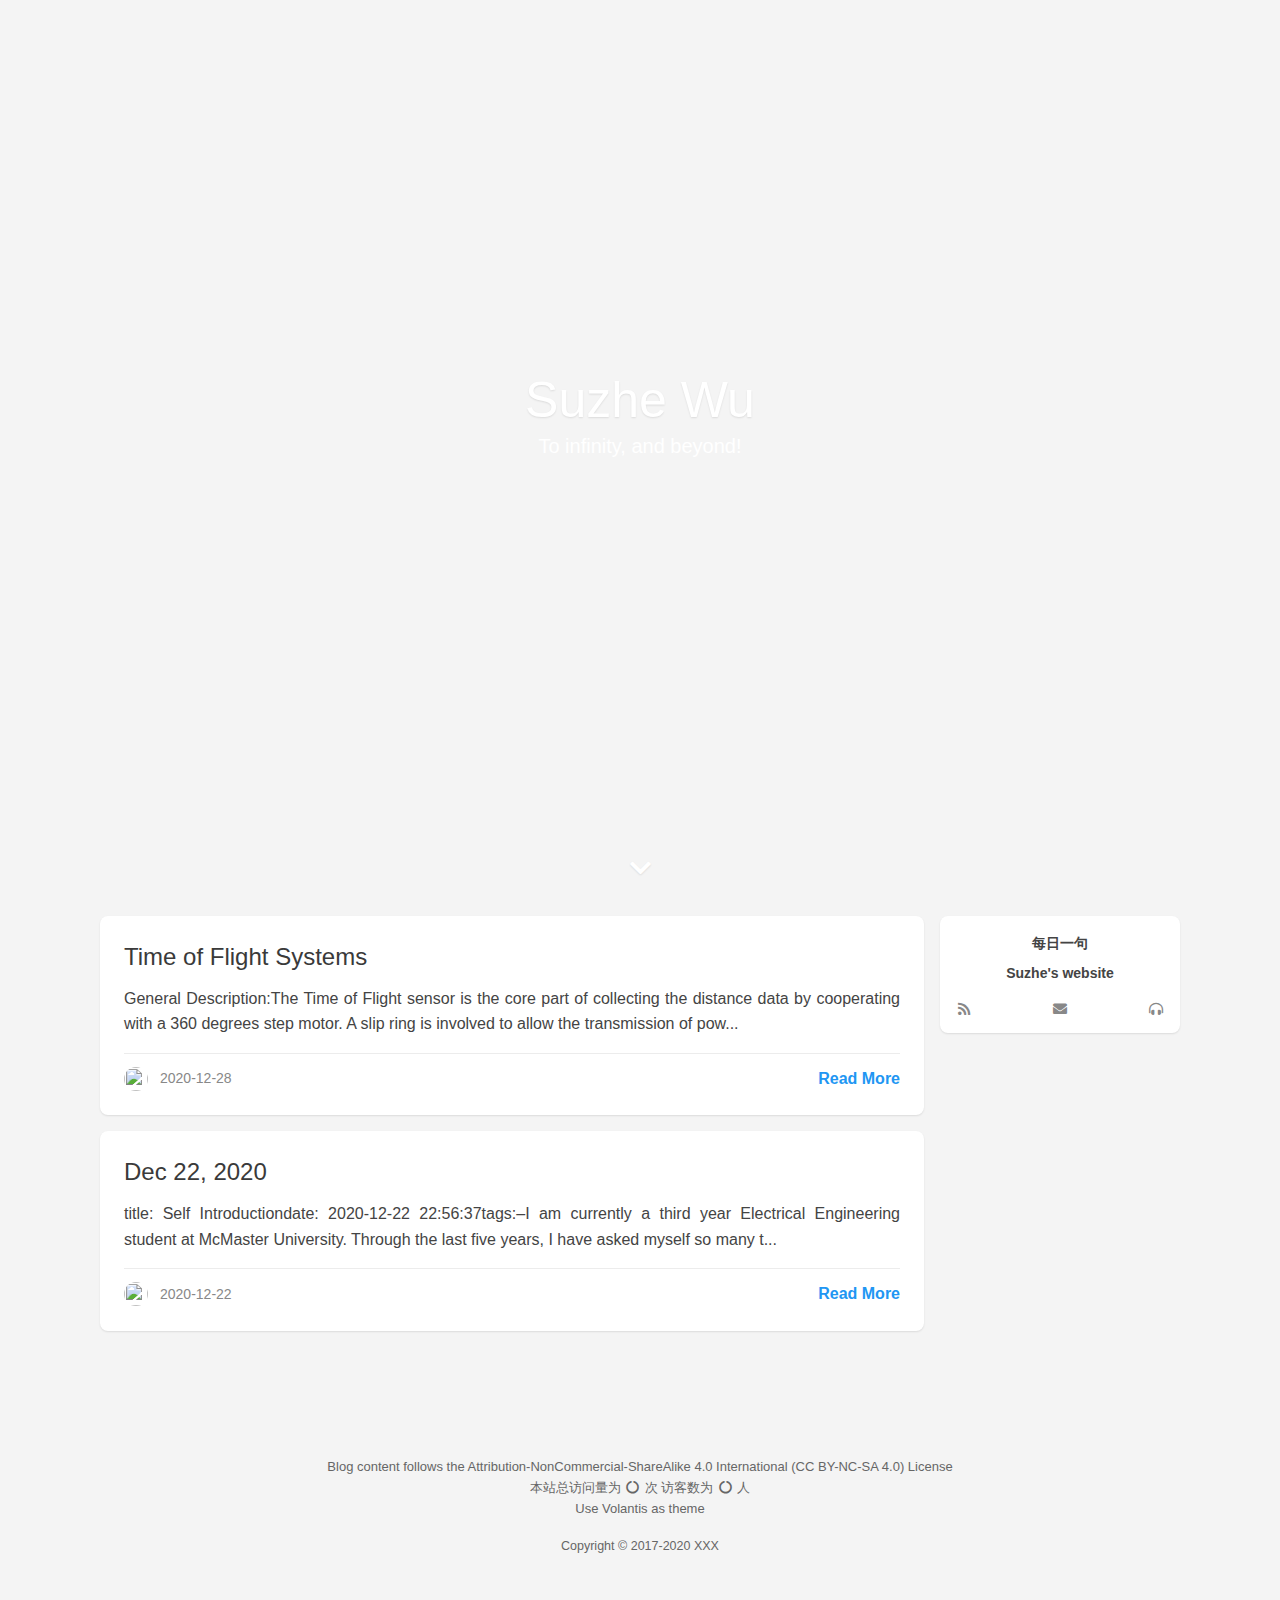
==== commit cd133785: "Site updated: 2021-04-05 12:40:52" ====
--- a/index.html
+++ b/index.html
@@ -421,8 +421,7 @@
     
       
         
-title: 自我介绍date: 2020-12-22 22:56:37tags:–加拿大麦克马斯特大学电气工程大三在读学生
-
+title: Self Introductiondate: 2020-12-22 22:56:37tags:–I am currently a third year Electrical Engineering student at McMaster University. Through the last five years, I have asked myself so many t...
       
     
   </div>
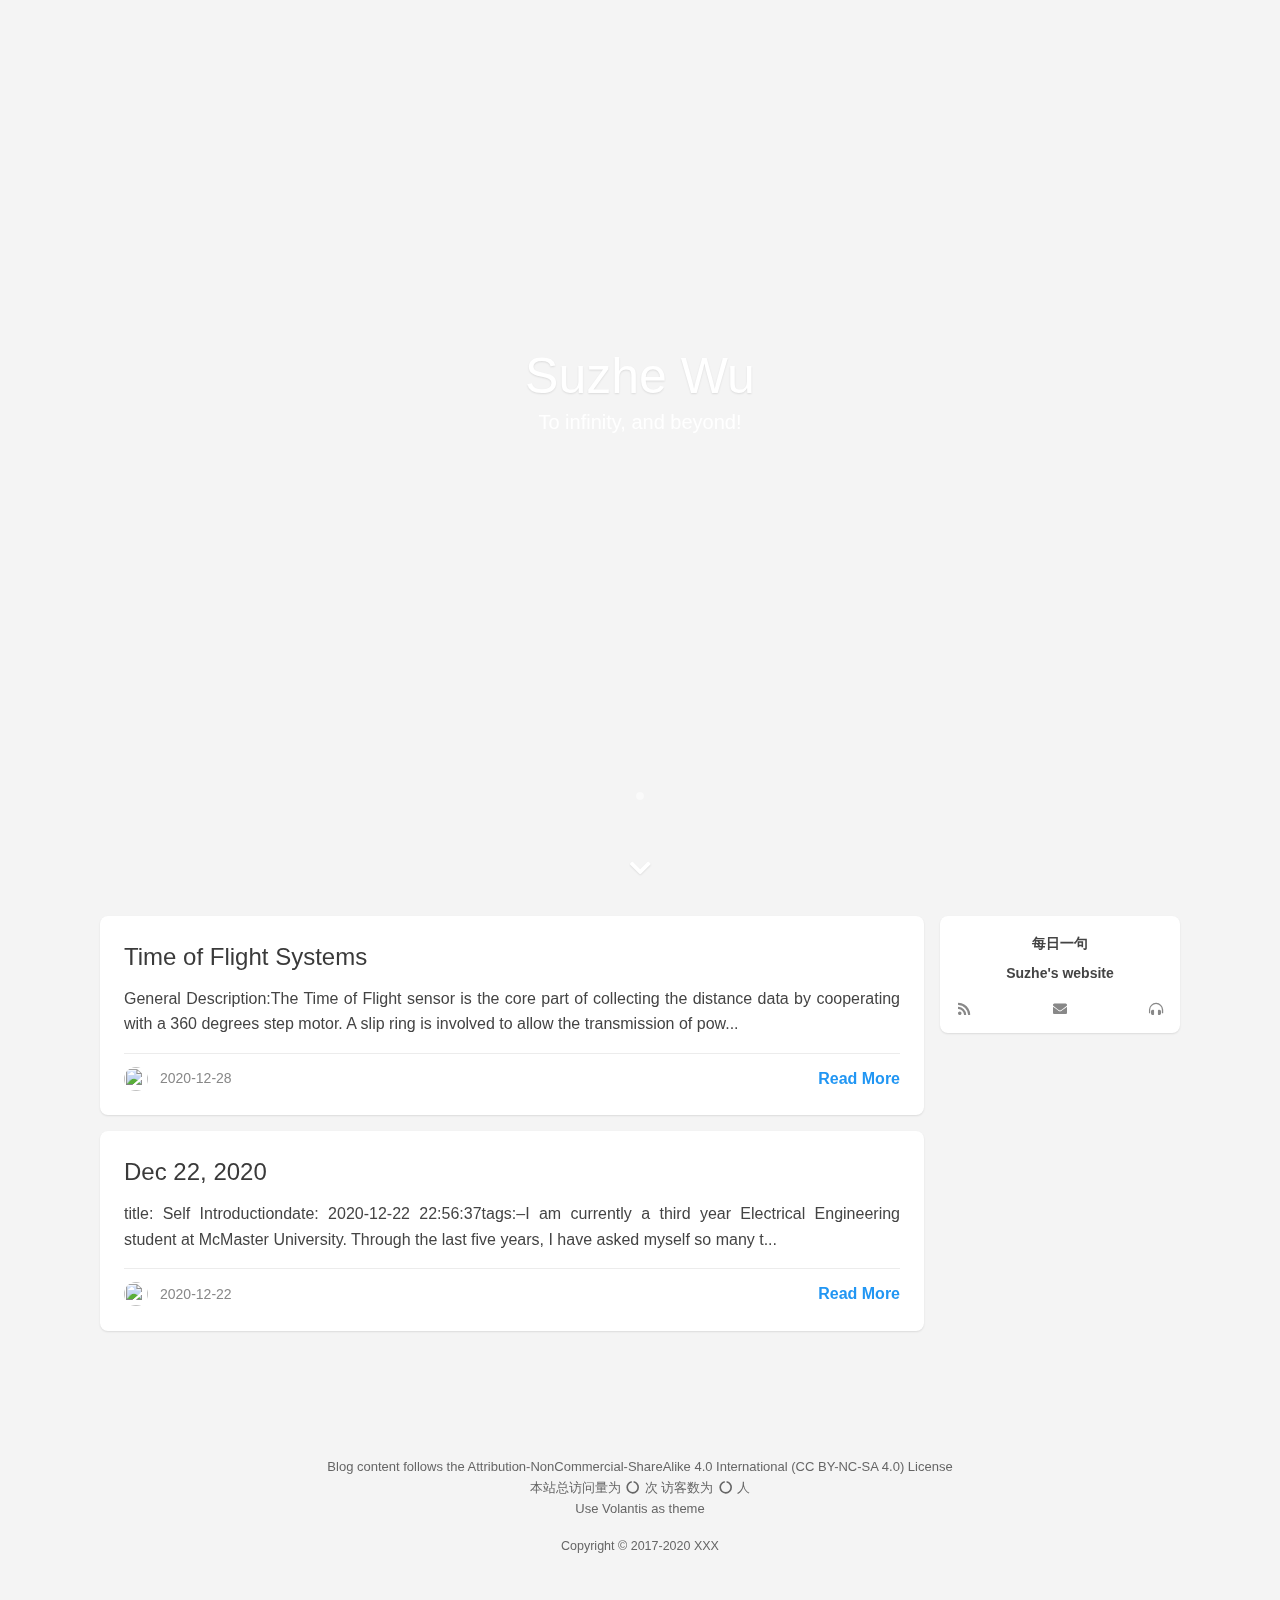
==== commit 4e6f13dc: "Site updated: 2021-07-13 09:49:34" ====
--- a/index.html
+++ b/index.html
@@ -309,9 +309,9 @@
     <div id="l_cover">
   
     
-        <div id="full" class='cover-wrapper  featured' style="display: ;">
-          
-            <div class='cover-bg lazyload placeholder' data-bg="https://images.unsplash.com/photo-1468276311594-df7cb65d8df6?ixid=MXwxMjA3fDB8MHxwaG90by1wYWdlfHx8fGVufDB8fHw%3D&ixlib=rb-1.2.1&auto=format&fit=crop&w=2550&q=80"></div>
+        <div id="full" class='cover-wrapper  dock' style="display: ;">
+          
+            <div class='cover-bg lazyload placeholder' data-bg="https://cdn.pixabay.com/photo/2021/07/09/11/18/austria-6398889_1280.jpg"></div>
           
           <div class='cover-body'>
   <div class='top'>
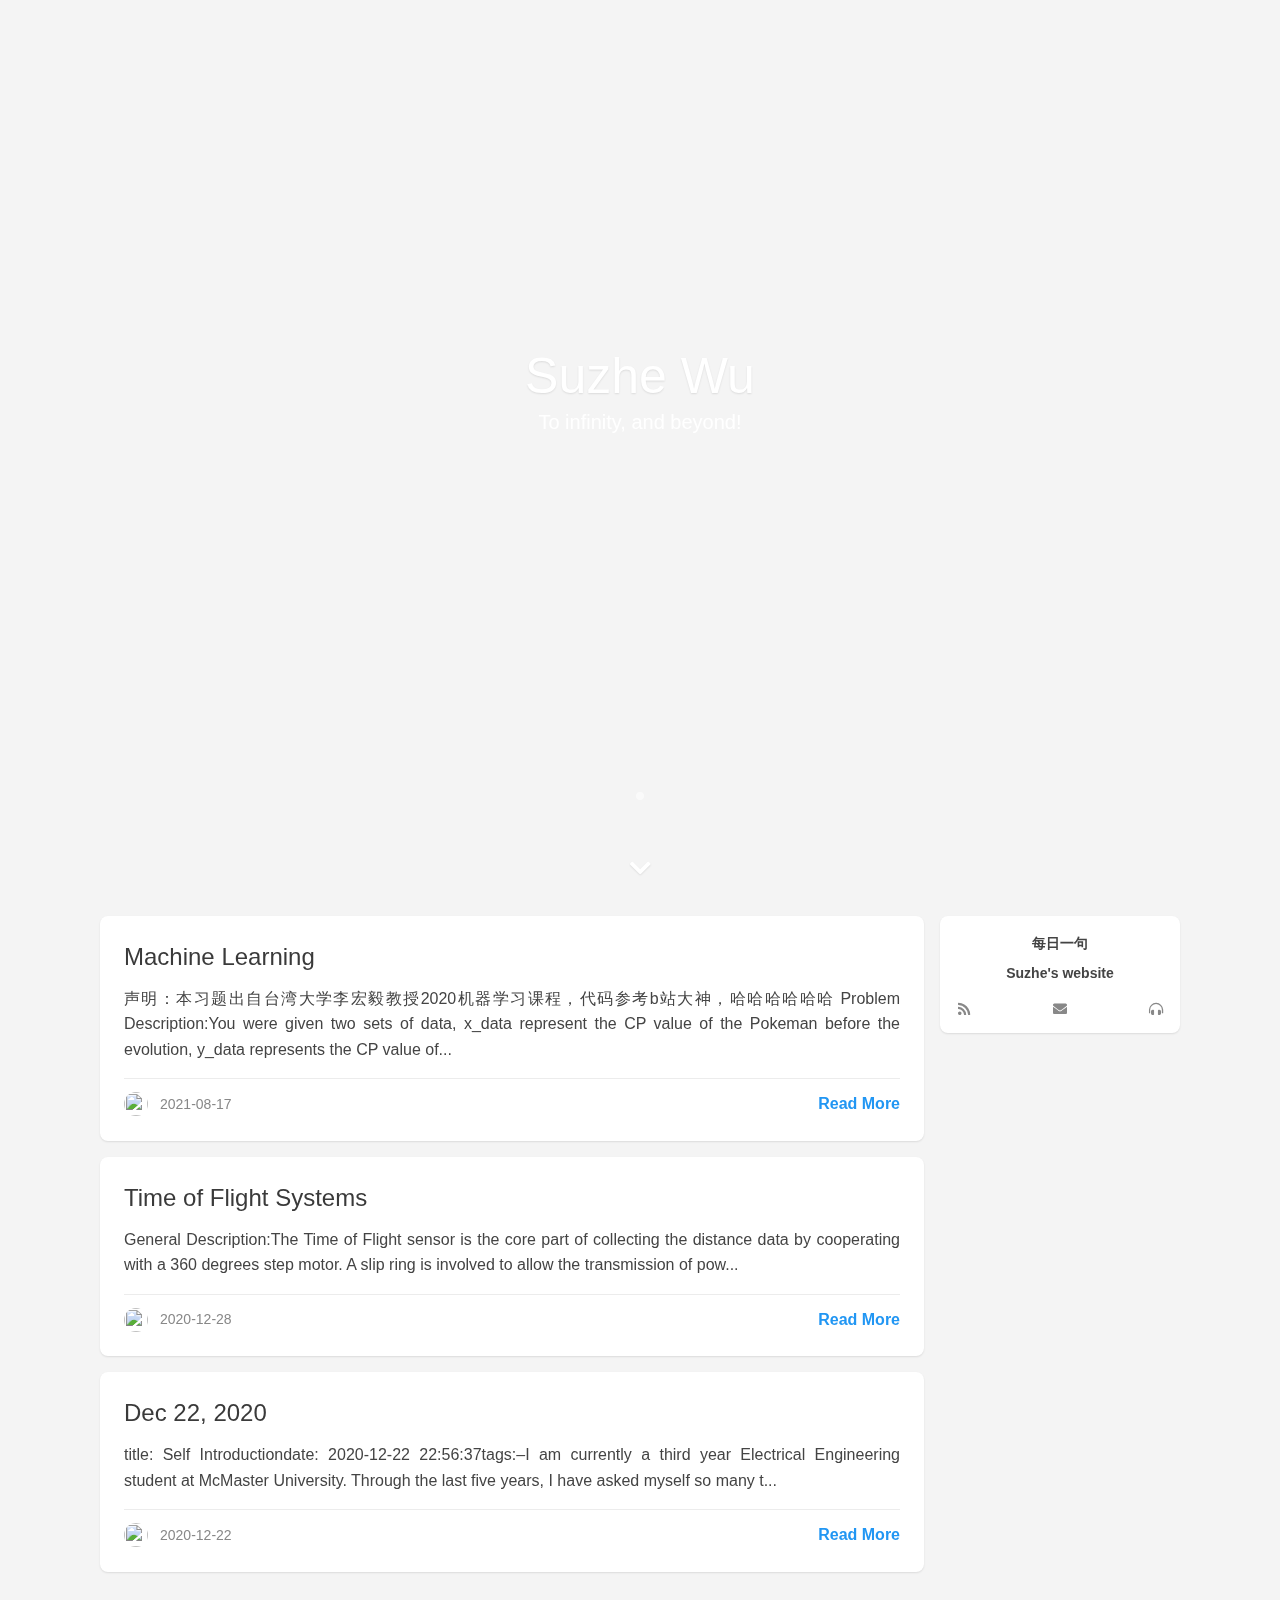
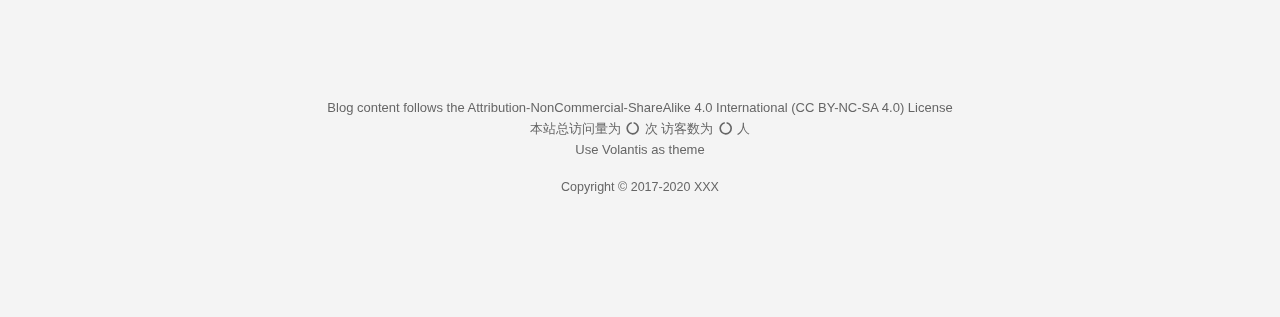
==== commit 5462b93b: "Site updated: 2021-08-18 00:17:10" ====
--- a/index.html
+++ b/index.html
@@ -311,7 +311,7 @@
     
         <div id="full" class='cover-wrapper  dock' style="display: ;">
           
-            <div class='cover-bg lazyload placeholder' data-bg="https://cdn.pixabay.com/photo/2021/07/09/11/18/austria-6398889_1280.jpg"></div>
+            <div class='cover-bg lazyload placeholder' data-bg="https://cdn.pixabay.com/photo/2016/09/03/23/18/rose-1642970_1280.jpg"></div>
           
           <div class='cover-body'>
   <div class='top'>
@@ -353,9 +353,58 @@
         
           
         
-      
-    
-    
+          
+        
+      
+    
+    
+      
+        
+          <div class='post-wrapper'>
+            <div class="post post-v3 white-box reveal shadow">
+  
+  
+  
+  
+    
+    <h2 class="article-title" >
+      <a href="/2021/08/17/Machine-Learning/">
+        Machine Learning
+      </a>
+    </h2>
+  
+  <div class='md'>
+    
+      
+        声明：本习题出自台湾大学李宏毅教授2020机器学习课程，代码参考b站大神，哈哈哈哈哈哈
+Problem Description:You were given two sets of data, x_data represent the CP value of the Pokeman before the evolution, y_data represents the CP value of...
+      
+    
+  </div>
+  
+    <div class='meta-v3' line_style='solid'>
+      <div>
+        
+          
+          <a class='avatar' href='/'><img src=''></a>
+        
+        <time>2021-08-17</time>
+        
+      </div>
+      
+        <div>
+          <a class='readmore' href='/2021/08/17/Machine-Learning/'>
+            Read More
+          </a>
+        </div>
+      
+    </div>
+  
+
+</div>
+
+          </div>
+        
       
         
           <div class='post-wrapper'>
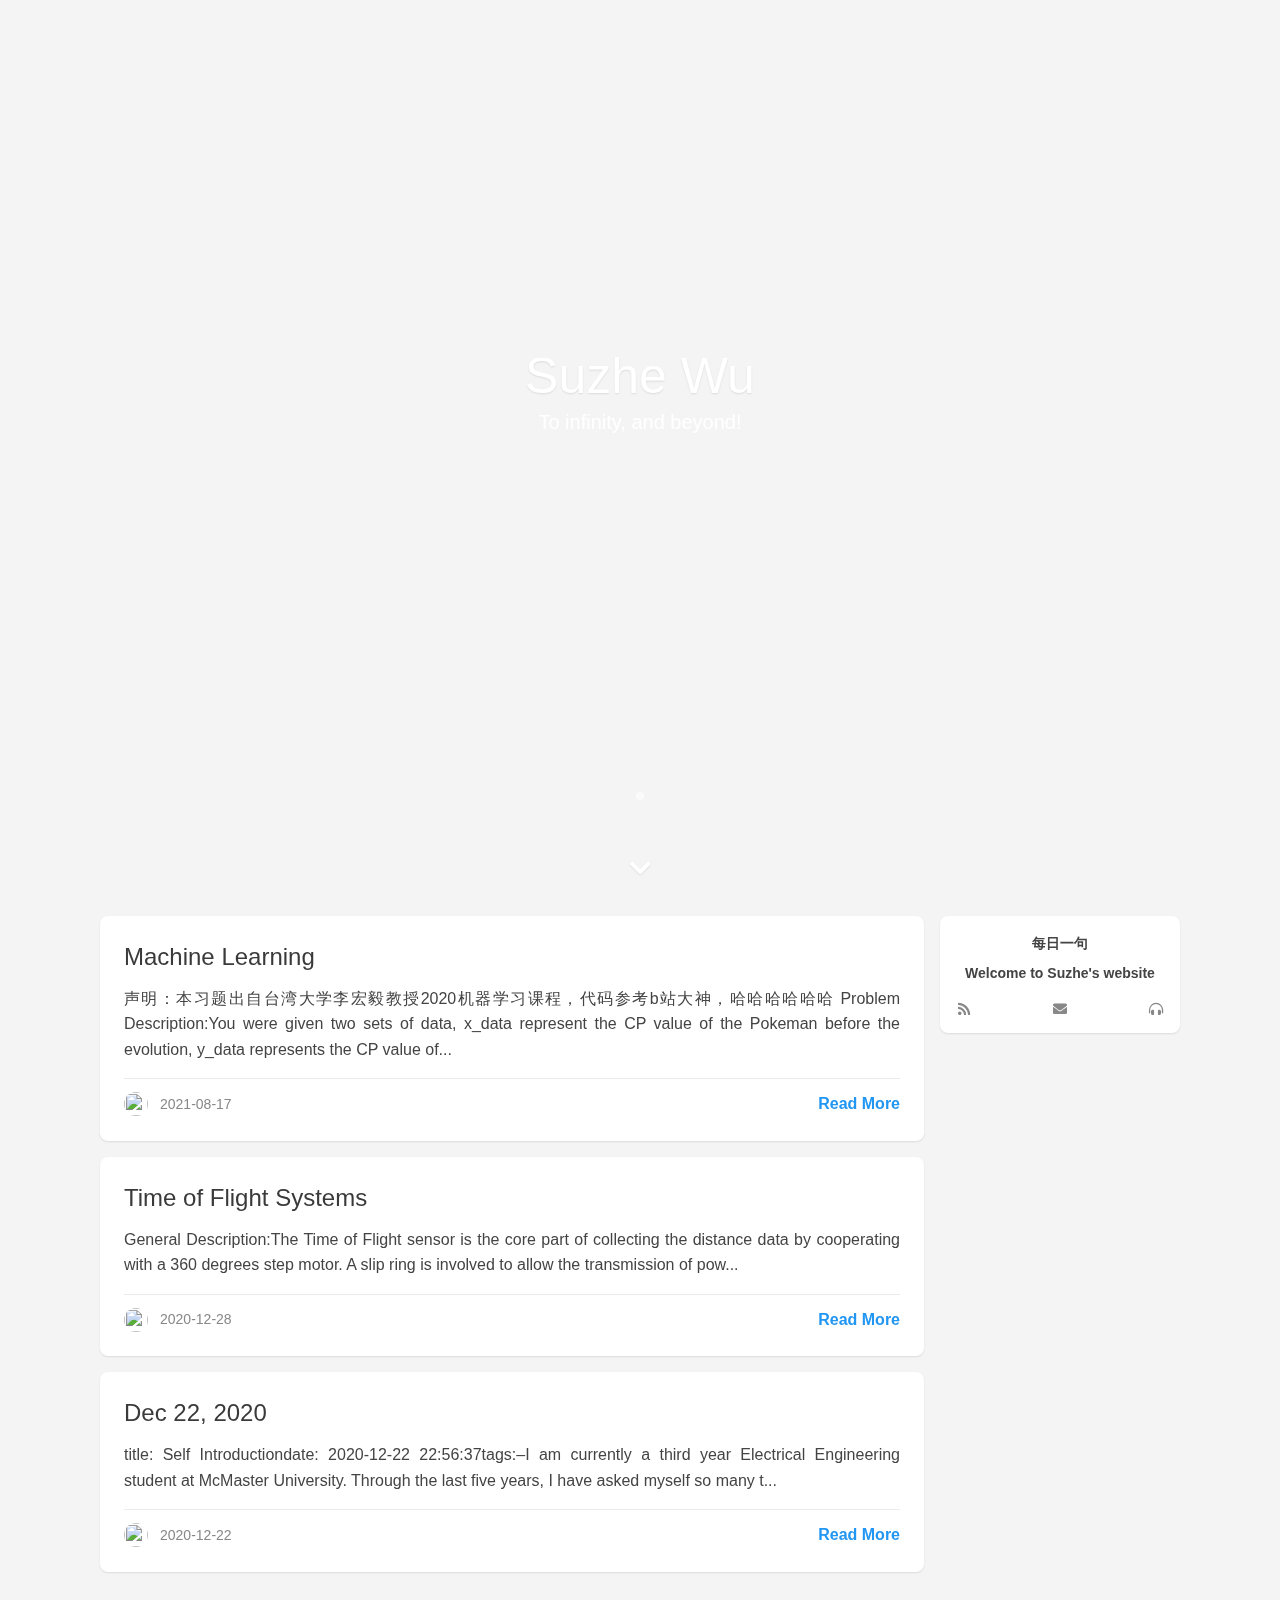
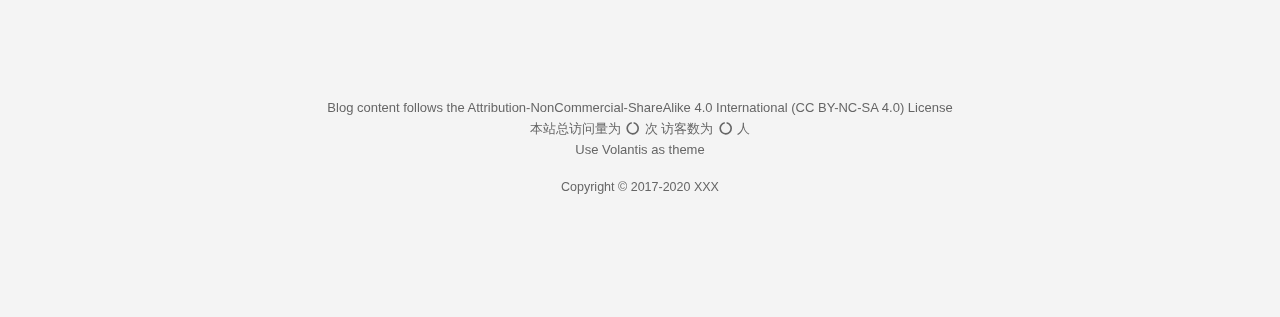
==== commit 4c4b30a2: "Site updated: 2021-08-20 23:21:27" ====
--- a/index.html
+++ b/index.html
@@ -23,7 +23,7 @@
 
   <!-- 页面元数据 -->
   
-  <title>Suzhe&#39;s website</title>
+  <title>Welcome to Suzhe&#39;s website</title>
   
 
   
@@ -96,7 +96,7 @@
                   
                     id="home"
                   >
-                  <i class='fas fa-rss fa-fw'></i>博客
+                  <i class='fas fa-rss fa-fw'></i>学习笔记（NOTES）
                 </a>
                 
               </li>
@@ -112,7 +112,7 @@
                   
                     id="categories"
                   >
-                  <i class='fas fa-folder-open fa-fw'></i>分类
+                  <i class='fas fa-folder-open fa-fw'></i>Vlog
                 </a>
                 
               </li>
@@ -160,7 +160,7 @@
                   
                     id="friends"
                   >
-                  <i class='fas fa-link fa-fw'></i>友链
+                  <i class='fas fa-link fa-fw'></i>
                 </a>
                 
               </li>
@@ -210,7 +210,7 @@
                   
                     id="home"
                   >
-                  <i class='fas fa-rss fa-fw'></i>博客
+                  <i class='fas fa-rss fa-fw'></i>学习笔记（NOTES）
                 </a>
                 
               </li>
@@ -226,7 +226,7 @@
                   
                     id="categories"
                   >
-                  <i class='fas fa-folder-open fa-fw'></i>分类
+                  <i class='fas fa-folder-open fa-fw'></i>Vlog
                 </a>
                 
               </li>
@@ -274,7 +274,7 @@
                   
                     id="friends"
                   >
-                  <i class='fas fa-link fa-fw'></i>友链
+                  <i class='fas fa-link fa-fw'></i>
                 </a>
                 
               </li>
@@ -524,7 +524,7 @@
 
         
         
-          <p><span id="jinrishici-sentence">Suzhe's website</span></p>
+          <p><span id="jinrishici-sentence">Welcome to Suzhe's website</span></p>
           <script src="https://sdk.jinrishici.com/v2/browser/jinrishici.js" charset="utf-8"></script>
         
       </div>
@@ -897,7 +897,7 @@
   function pjax_valine() {
     if(!document.querySelectorAll("#valine_container")[0])return;
 
-    let pagePlaceholder = pdata.commentPlaceholder || "快来评论吧~";
+    let pagePlaceholder = pdata.commentPlaceholder || "老铁没事儿说两句呗~";
 
     let path = pdata.commentPath;
     if (path.length == 0) {
@@ -911,8 +911,8 @@
       meta: meta,
       placeholder: pagePlaceholder,
       path: path,
-      appId: "",
-      appKey: "",
+      appId: "kGfSO8hzOqmw4fbRXAARx0Uj-gzGzoHsz",
+      appKey: "DKsPt4DvxW6Hl6yIjQOOGLzc",
       pageSize: '10',
       avatar: 'robohash',
       lang: 'zh-cn',
@@ -920,7 +920,7 @@
       highlight: 'true',
       mathJax: 'false',
       enableQQ: 'true',
-      recordIP: 'false',
+      recordIP: 'true',
       requiredFields: requiredFields,
       emojiCDN: 'https://cdn.jsdelivr.net/gh/volantis-x/cdn-emoji/valine/',
       emojiMaps: emojiMaps
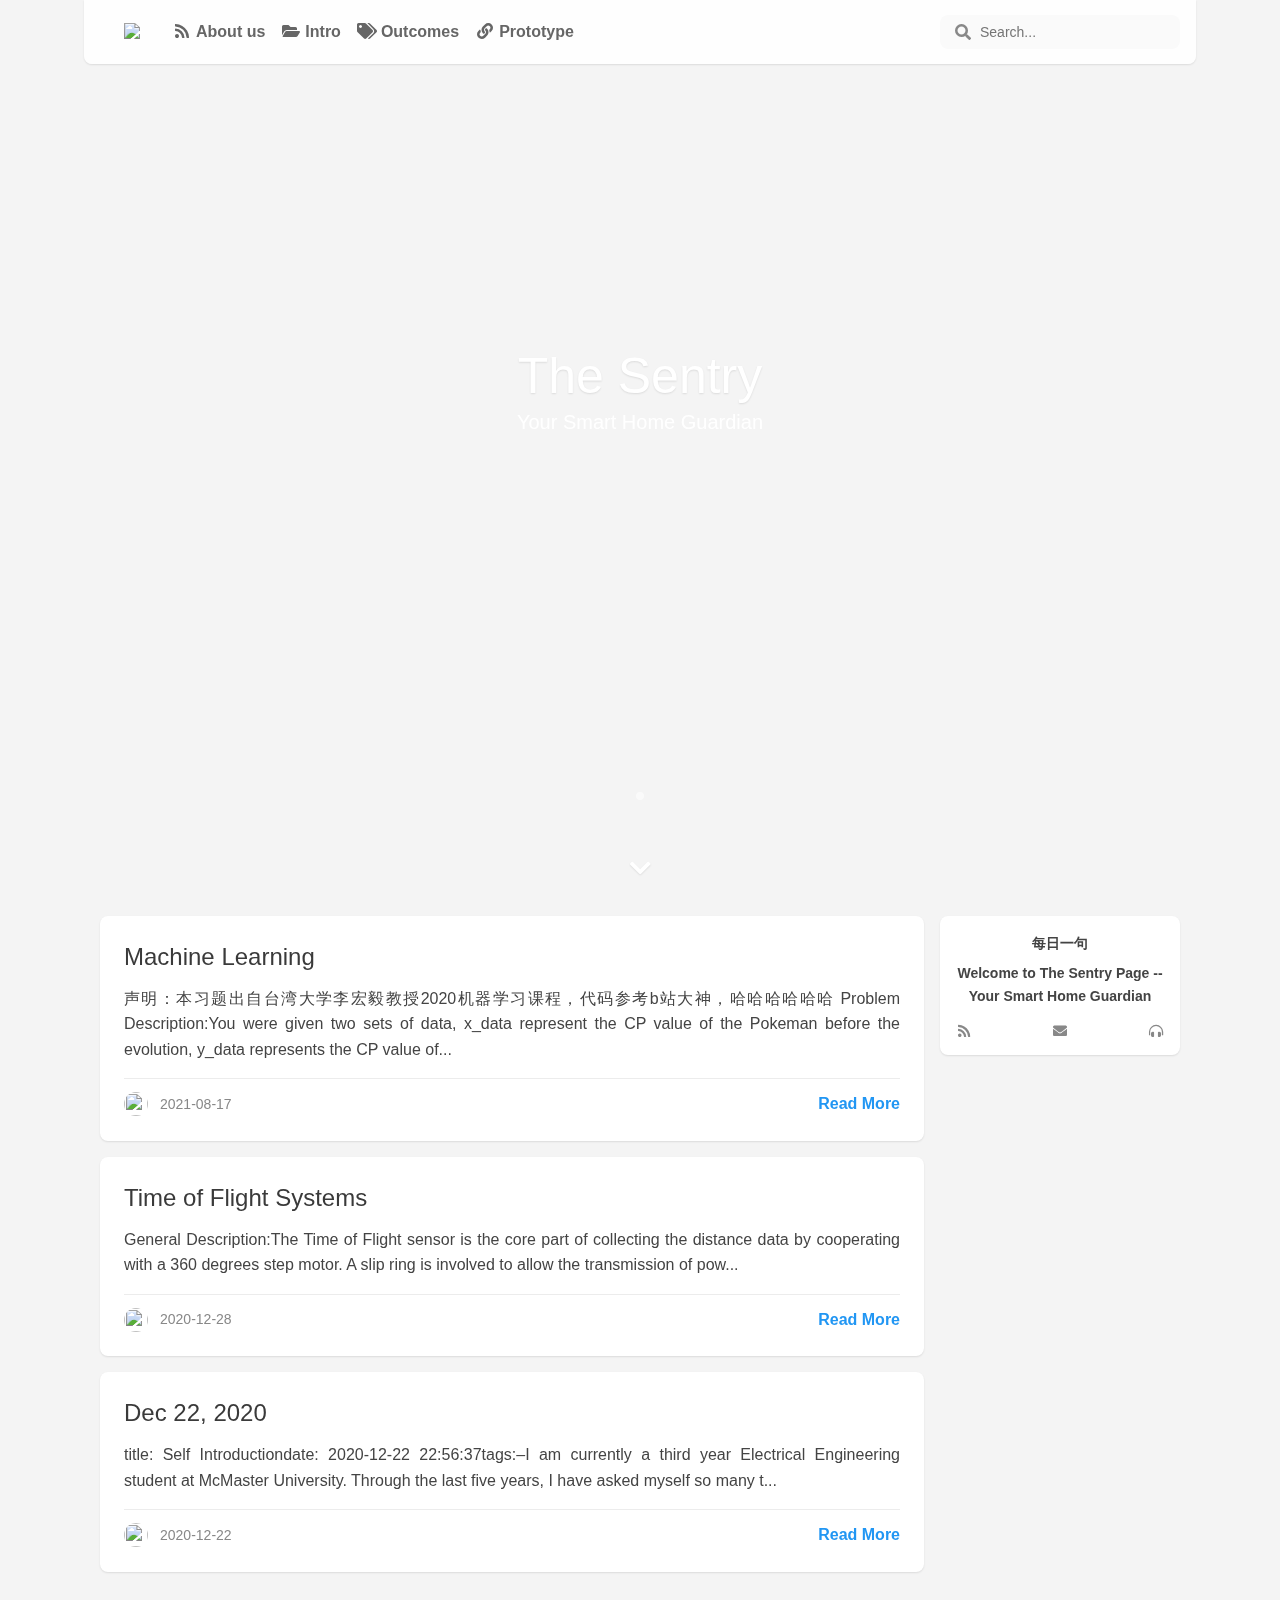
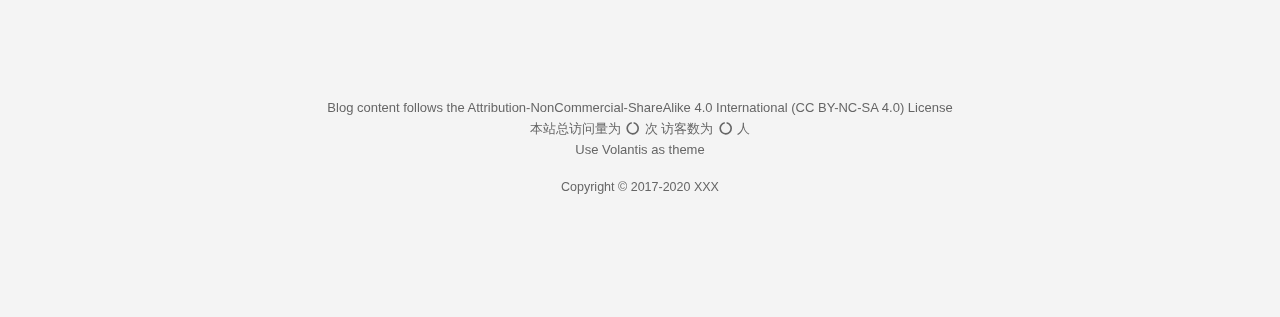
==== commit 0b724493: "Site updated: 2022-04-02 16:59:27" ====
--- a/index.html
+++ b/index.html
@@ -23,7 +23,7 @@
 
   <!-- 页面元数据 -->
   
-  <title>Welcome to Suzhe&#39;s website</title>
+  <title>Welcome to The Sentry Page -- Your Smart Home Guardian</title>
   
 
   
@@ -58,7 +58,7 @@
 <body>
   
 
-<header id="l_header" class="l_header auto shadow blur " style='opacity: 0' >
+<header id="l_header" class="l_header always shadow blur "  >
   <div class='container'>
   <div id='wrapper'>
     <div class='nav-sub'>
@@ -75,7 +75,7 @@
         
         <a class="title flat-box" target="_self" href='/'>
           
-            <img no-lazy class='logo' src='https://cdn.jsdelivr.net/gh/volantis-x/cdn-org/blog/Logo-NavBar@3x.png'/>
+            <img no-lazy class='logo' src='https://drive.google.com/uc?id=1fHZeMm9rhGd-twsFDQzkRSeIFY6kD29D'/>
           
           
           
@@ -96,7 +96,7 @@
                   
                     id="home"
                   >
-                  <i class='fas fa-rss fa-fw'></i>学习笔记（NOTES）
+                  <i class='fas fa-rss fa-fw'></i>About us
                 </a>
                 
               </li>
@@ -112,7 +112,7 @@
                   
                     id="categories"
                   >
-                  <i class='fas fa-folder-open fa-fw'></i>Vlog
+                  <i class='fas fa-folder-open fa-fw'></i>Intro
                 </a>
                 
               </li>
@@ -128,7 +128,7 @@
                   
                     id="tags"
                   >
-                  <i class='fas fa-tags fa-fw'></i>标签
+                  <i class='fas fa-tags fa-fw'></i>Outcomes
                 </a>
                 
               </li>
@@ -138,45 +138,13 @@
             
             
               <li>
-                <a class="menuitem flat-box faa-parent animated-hover" href=/archives/
-                  
-                  
-                  
-                    id="archives"
-                  >
-                  <i class='fas fa-archive fa-fw'></i>归档
-                </a>
-                
-              </li>
-            
-          
-          
-            
-            
-              <li>
                 <a class="menuitem flat-box faa-parent animated-hover" href=/friends/
                   
                   
                   
                     id="friends"
                   >
-                  <i class='fas fa-link fa-fw'></i>
-                </a>
-                
-              </li>
-            
-          
-          
-            
-            
-              <li>
-                <a class="menuitem flat-box faa-parent animated-hover" href=/about/
-                  
-                  
-                  
-                    id="about"
-                  >
-                  <i class='fas fa-info-circle fa-fw'></i>关于
+                  <i class='fas fa-link fa-fw'></i>Prototype
                 </a>
                 
               </li>
@@ -210,7 +178,7 @@
                   
                     id="home"
                   >
-                  <i class='fas fa-rss fa-fw'></i>学习笔记（NOTES）
+                  <i class='fas fa-rss fa-fw'></i>About us
                 </a>
                 
               </li>
@@ -226,7 +194,7 @@
                   
                     id="categories"
                   >
-                  <i class='fas fa-folder-open fa-fw'></i>Vlog
+                  <i class='fas fa-folder-open fa-fw'></i>Intro
                 </a>
                 
               </li>
@@ -242,7 +210,7 @@
                   
                     id="tags"
                   >
-                  <i class='fas fa-tags fa-fw'></i>标签
+                  <i class='fas fa-tags fa-fw'></i>Outcomes
                 </a>
                 
               </li>
@@ -252,45 +220,13 @@
               
             
               <li>
-                <a class="menuitem flat-box faa-parent animated-hover" href=/archives/
-                  
-                  
-                  
-                    id="archives"
-                  >
-                  <i class='fas fa-archive fa-fw'></i>归档
-                </a>
-                
-              </li>
-            
-          
-            
-              
-            
-              <li>
                 <a class="menuitem flat-box faa-parent animated-hover" href=/friends/
                   
                   
                   
                     id="friends"
                   >
-                  <i class='fas fa-link fa-fw'></i>
-                </a>
-                
-              </li>
-            
-          
-            
-              
-            
-              <li>
-                <a class="menuitem flat-box faa-parent animated-hover" href=/about/
-                  
-                  
-                  
-                    id="about"
-                  >
-                  <i class='fas fa-info-circle fa-fw'></i>关于
+                  <i class='fas fa-link fa-fw'></i>Prototype
                 </a>
                 
               </li>
@@ -311,16 +247,16 @@
     
         <div id="full" class='cover-wrapper  dock' style="display: ;">
           
-            <div class='cover-bg lazyload placeholder' data-bg="https://cdn.pixabay.com/photo/2016/09/03/23/18/rose-1642970_1280.jpg"></div>
+            <div class='cover-bg lazyload placeholder' data-bg="https://cdn.pixabay.com/photo/2021/09/10/22/28/smart-working-6614315_960_720.png"></div>
           
           <div class='cover-body'>
   <div class='top'>
     
     
-      <p class="title">Suzhe Wu</p>
-    
-    
-      <p class="subtitle">To infinity, and beyond!</p>
+      <p class="title">The Sentry</p>
+    
+    
+      <p class="subtitle">Your Smart Home Guardian</p>
     
   </div>
   <div class='bottom'>
@@ -524,7 +460,7 @@
 
         
         
-          <p><span id="jinrishici-sentence">Welcome to Suzhe's website</span></p>
+          <p><span id="jinrishici-sentence">Welcome to The Sentry Page -- Your Smart Home Guardian</span></p>
           <script src="https://sdk.jinrishici.com/v2/browser/jinrishici.js" charset="utf-8"></script>
         
       </div>
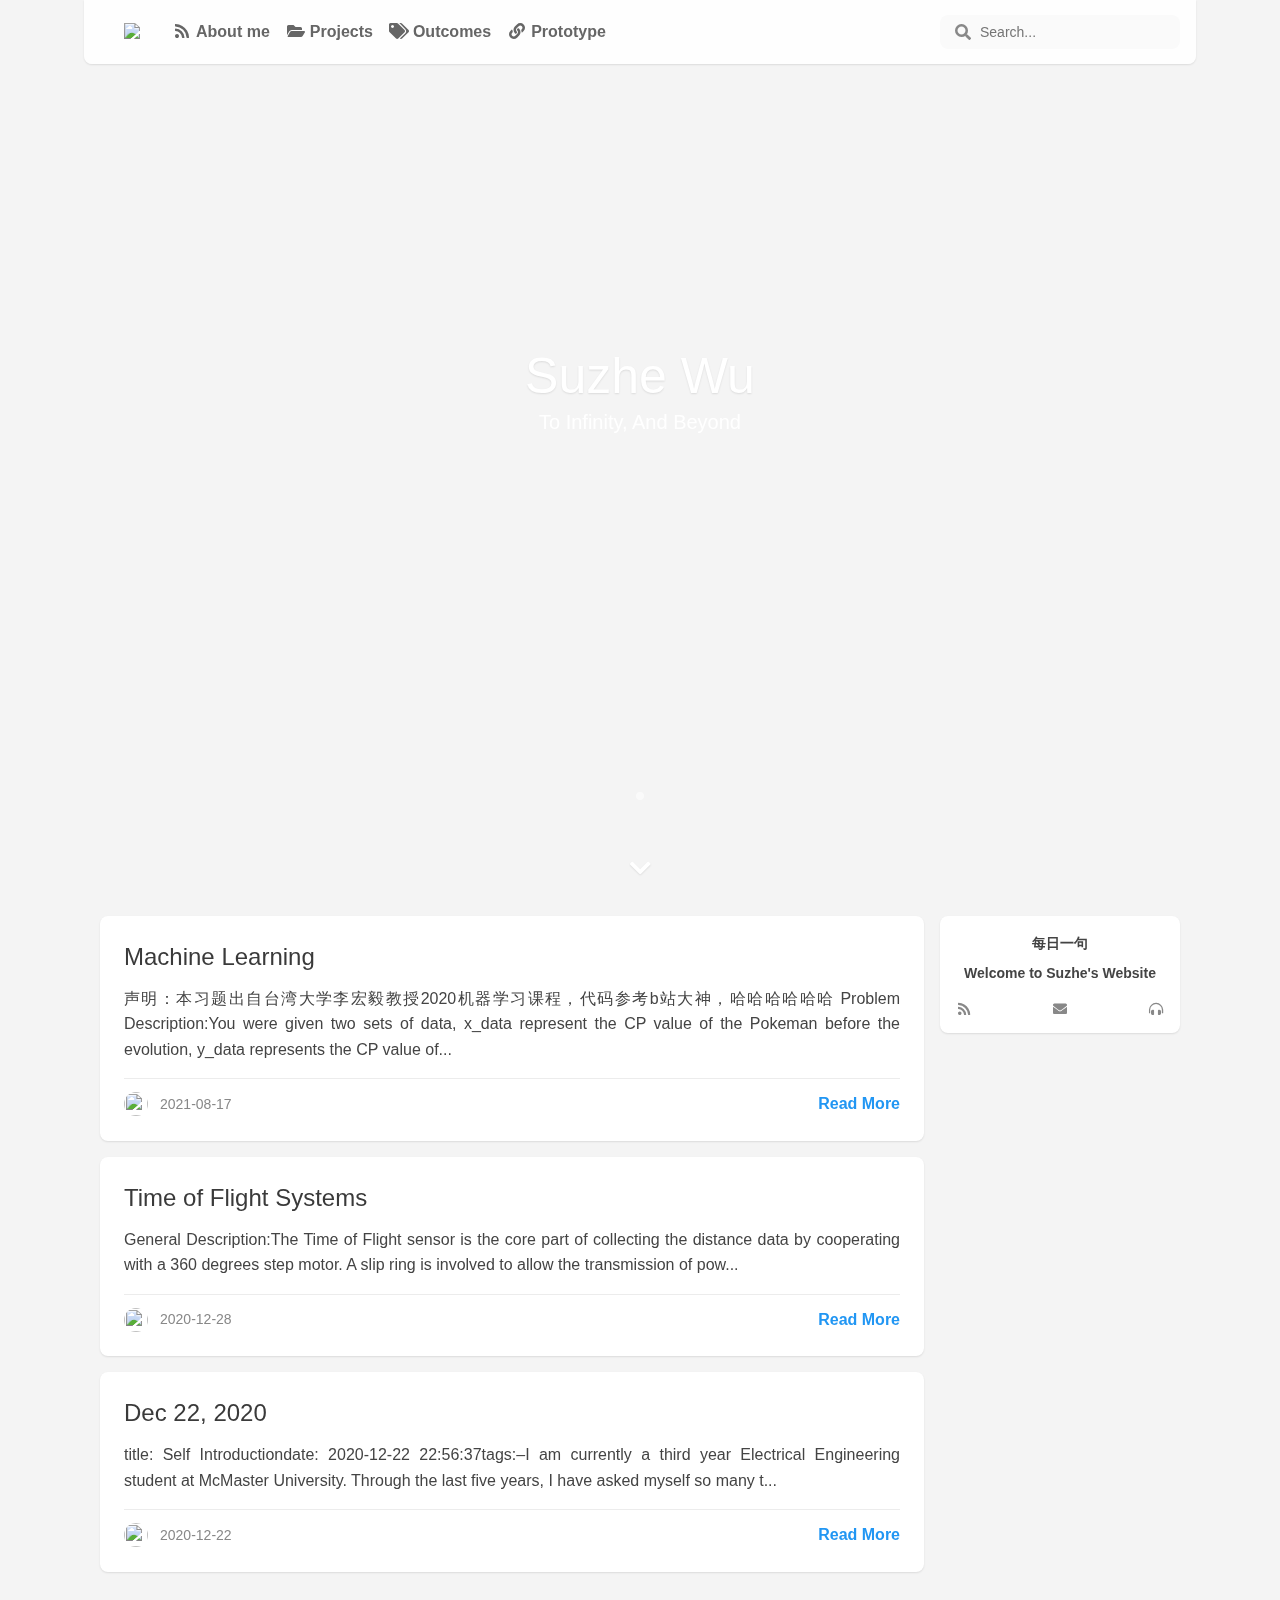
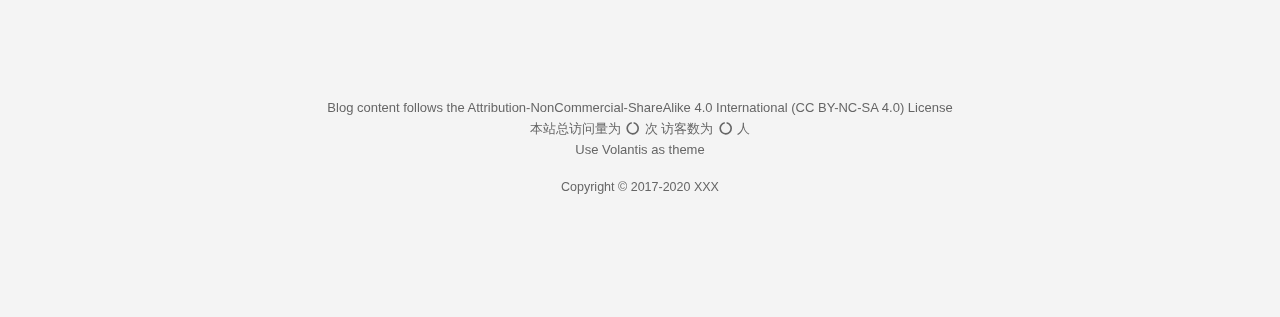
==== commit dd57b3dd: "Site updated: 2022-08-12 17:17:19" ====
--- a/index.html
+++ b/index.html
@@ -23,7 +23,7 @@
 
   <!-- 页面元数据 -->
   
-  <title>Welcome to The Sentry Page -- Your Smart Home Guardian</title>
+  <title>Welcome to Suzhe&#39;s Website</title>
   
 
   
@@ -96,7 +96,7 @@
                   
                     id="home"
                   >
-                  <i class='fas fa-rss fa-fw'></i>About us
+                  <i class='fas fa-rss fa-fw'></i>About me
                 </a>
                 
               </li>
@@ -112,7 +112,7 @@
                   
                     id="categories"
                   >
-                  <i class='fas fa-folder-open fa-fw'></i>Intro
+                  <i class='fas fa-folder-open fa-fw'></i>Projects
                 </a>
                 
               </li>
@@ -178,7 +178,7 @@
                   
                     id="home"
                   >
-                  <i class='fas fa-rss fa-fw'></i>About us
+                  <i class='fas fa-rss fa-fw'></i>About me
                 </a>
                 
               </li>
@@ -194,7 +194,7 @@
                   
                     id="categories"
                   >
-                  <i class='fas fa-folder-open fa-fw'></i>Intro
+                  <i class='fas fa-folder-open fa-fw'></i>Projects
                 </a>
                 
               </li>
@@ -247,16 +247,16 @@
     
         <div id="full" class='cover-wrapper  dock' style="display: ;">
           
-            <div class='cover-bg lazyload placeholder' data-bg="https://cdn.pixabay.com/photo/2021/09/10/22/28/smart-working-6614315_960_720.png"></div>
+            <div class='cover-bg lazyload placeholder' data-bg="https://cdn.pixabay.com/photo/2019/11/01/14/34/china-4594413_1280.jpg"></div>
           
           <div class='cover-body'>
   <div class='top'>
     
     
-      <p class="title">The Sentry</p>
-    
-    
-      <p class="subtitle">Your Smart Home Guardian</p>
+      <p class="title">Suzhe Wu</p>
+    
+    
+      <p class="subtitle">To Infinity, And Beyond</p>
     
   </div>
   <div class='bottom'>
@@ -283,6 +283,12 @@
   <section class="post-list">
     
       
+        
+          
+        
+          
+        
+          
         
         
           
@@ -460,7 +466,7 @@
 
         
         
-          <p><span id="jinrishici-sentence">Welcome to The Sentry Page -- Your Smart Home Guardian</span></p>
+          <p><span id="jinrishici-sentence">Welcome to Suzhe's Website</span></p>
           <script src="https://sdk.jinrishici.com/v2/browser/jinrishici.js" charset="utf-8"></script>
         
       </div>
@@ -833,7 +839,7 @@
   function pjax_valine() {
     if(!document.querySelectorAll("#valine_container")[0])return;
 
-    let pagePlaceholder = pdata.commentPlaceholder || "老铁没事儿说两句呗~";
+    let pagePlaceholder = pdata.commentPlaceholder || "If you have any questions, please leave it here~";
 
     let path = pdata.commentPath;
     if (path.length == 0) {
